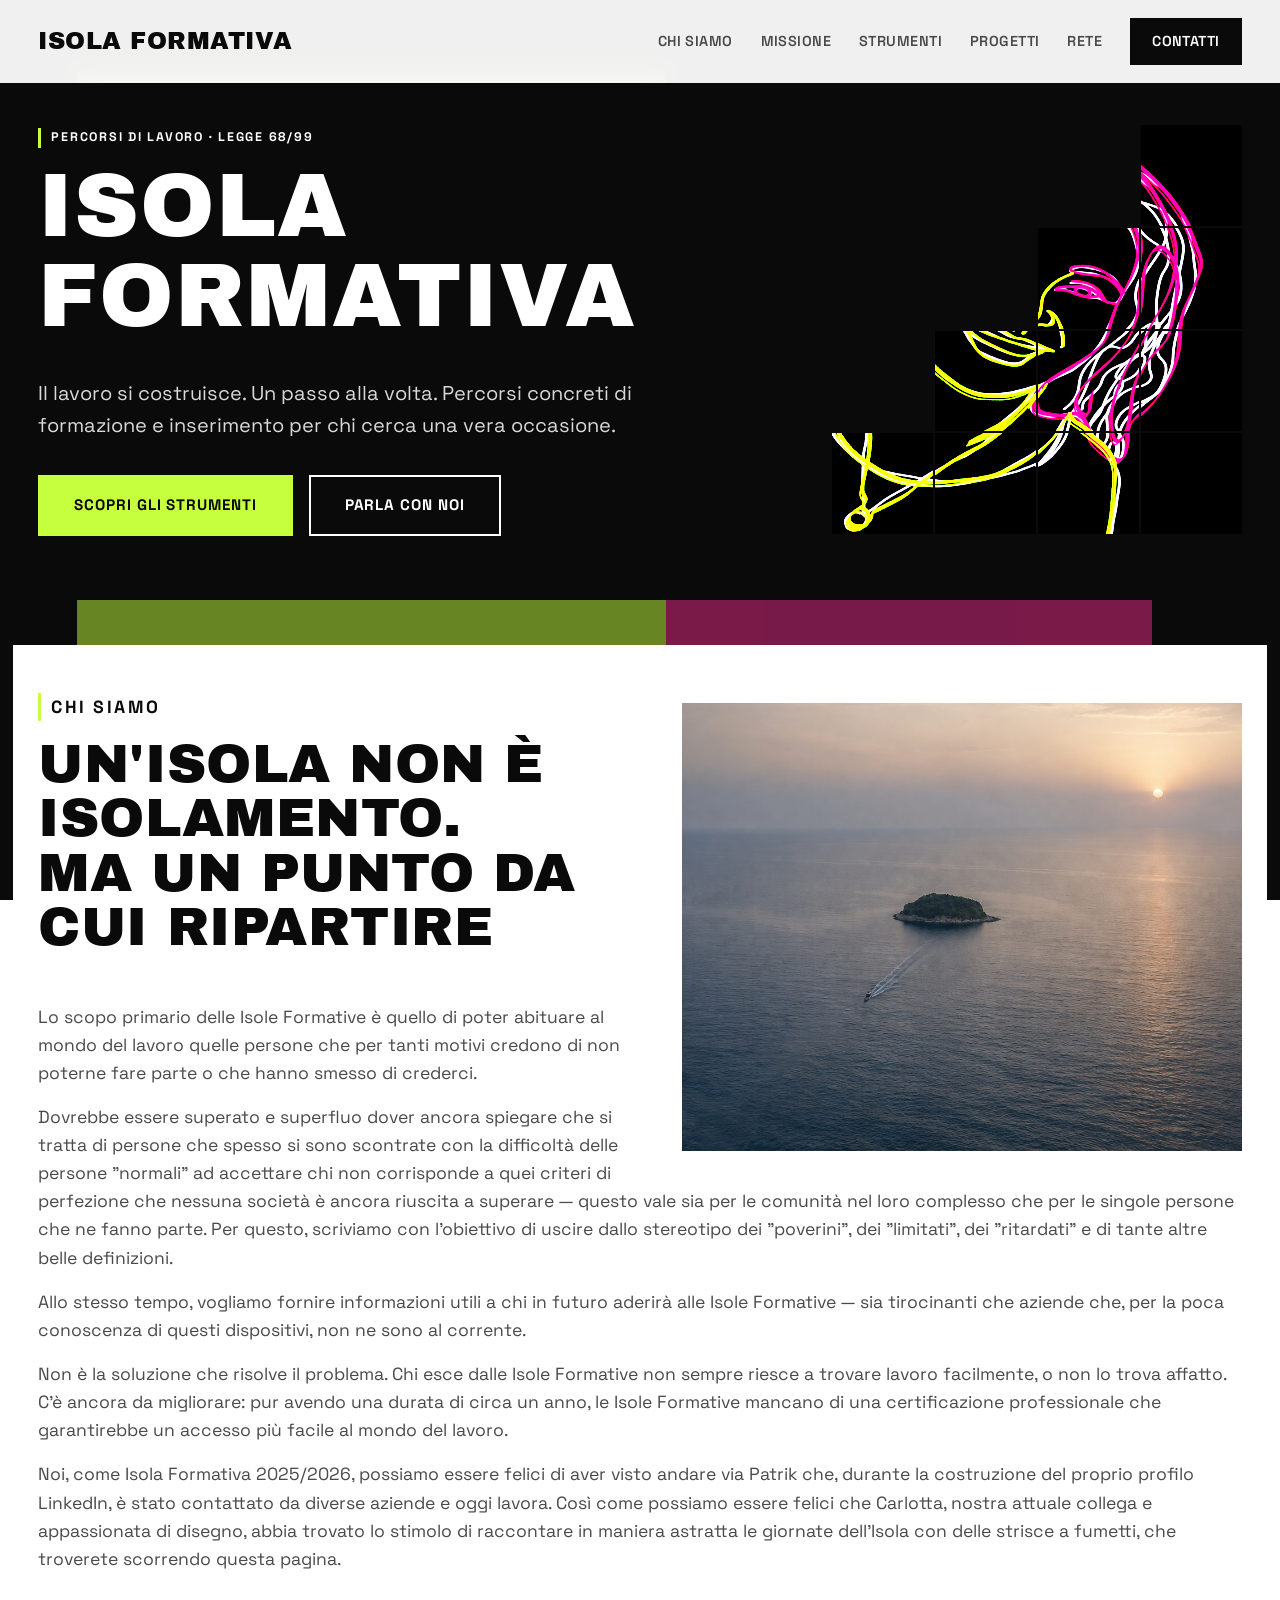
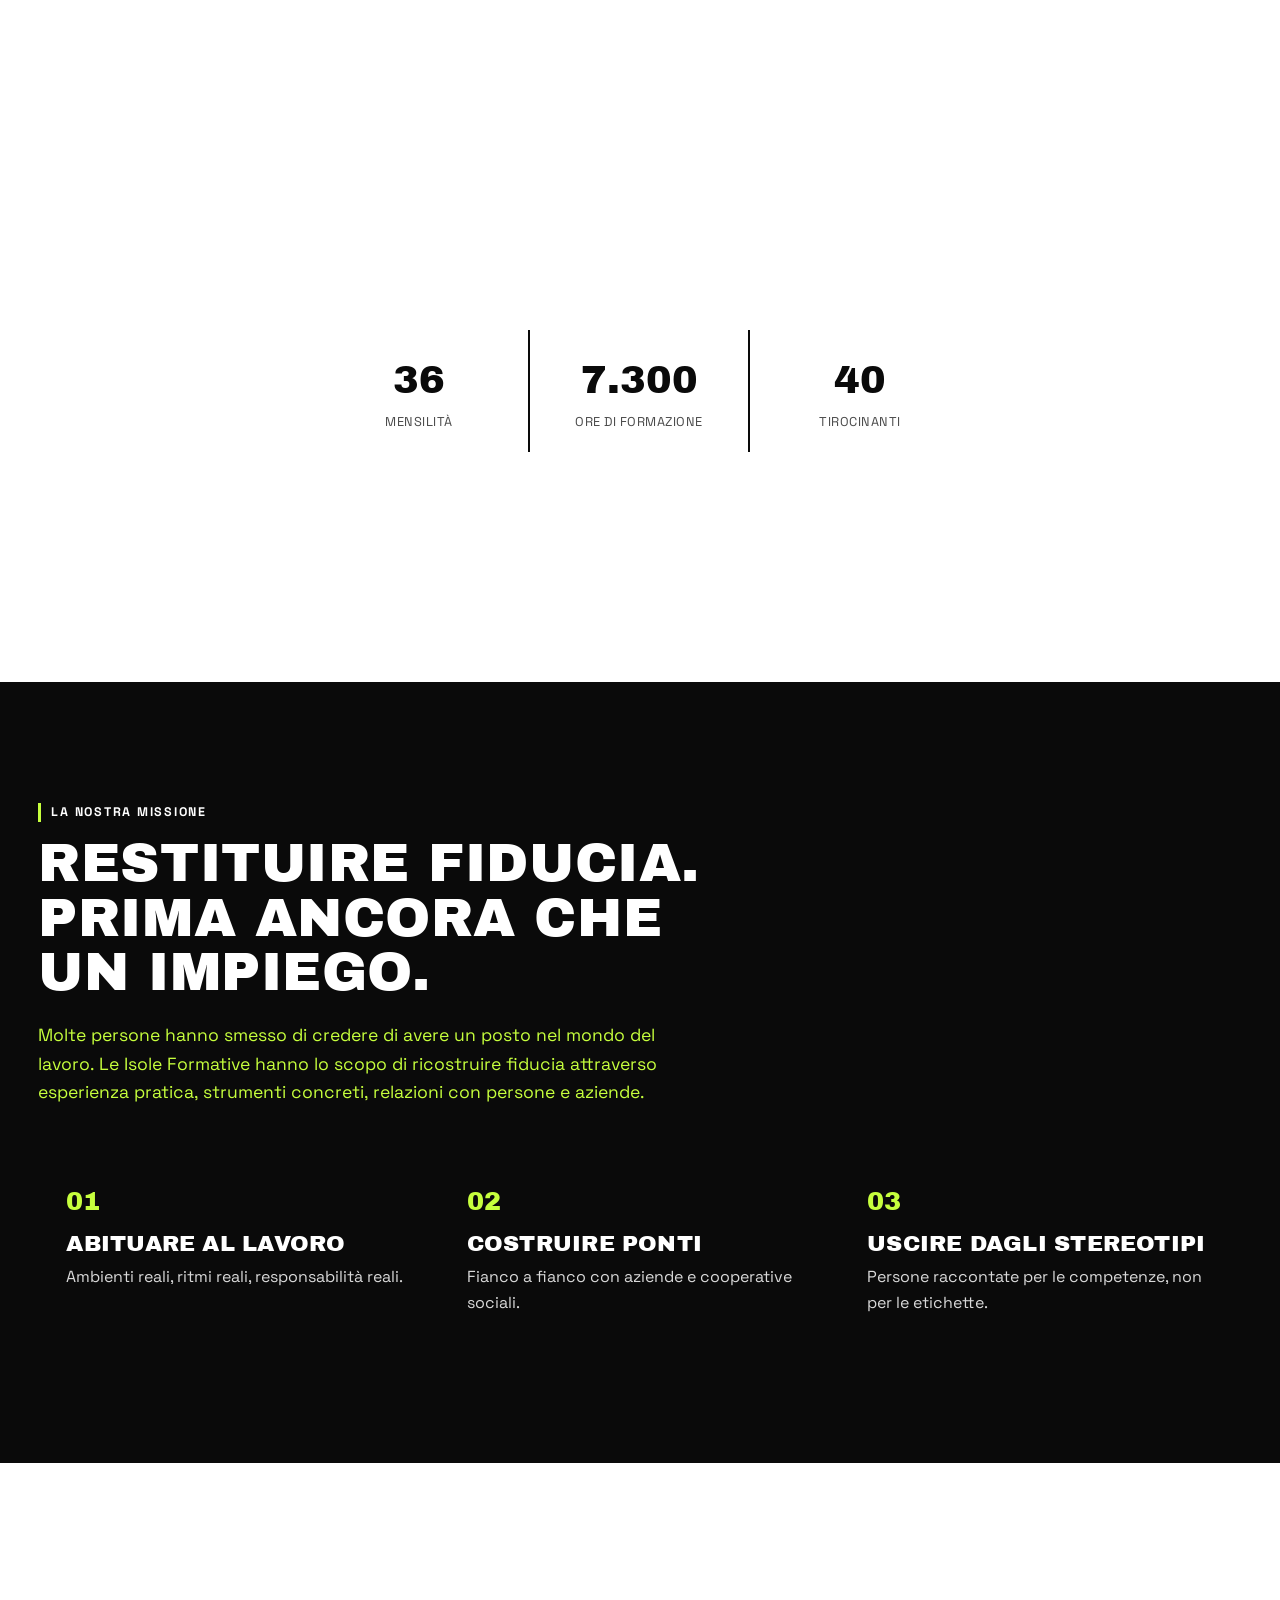
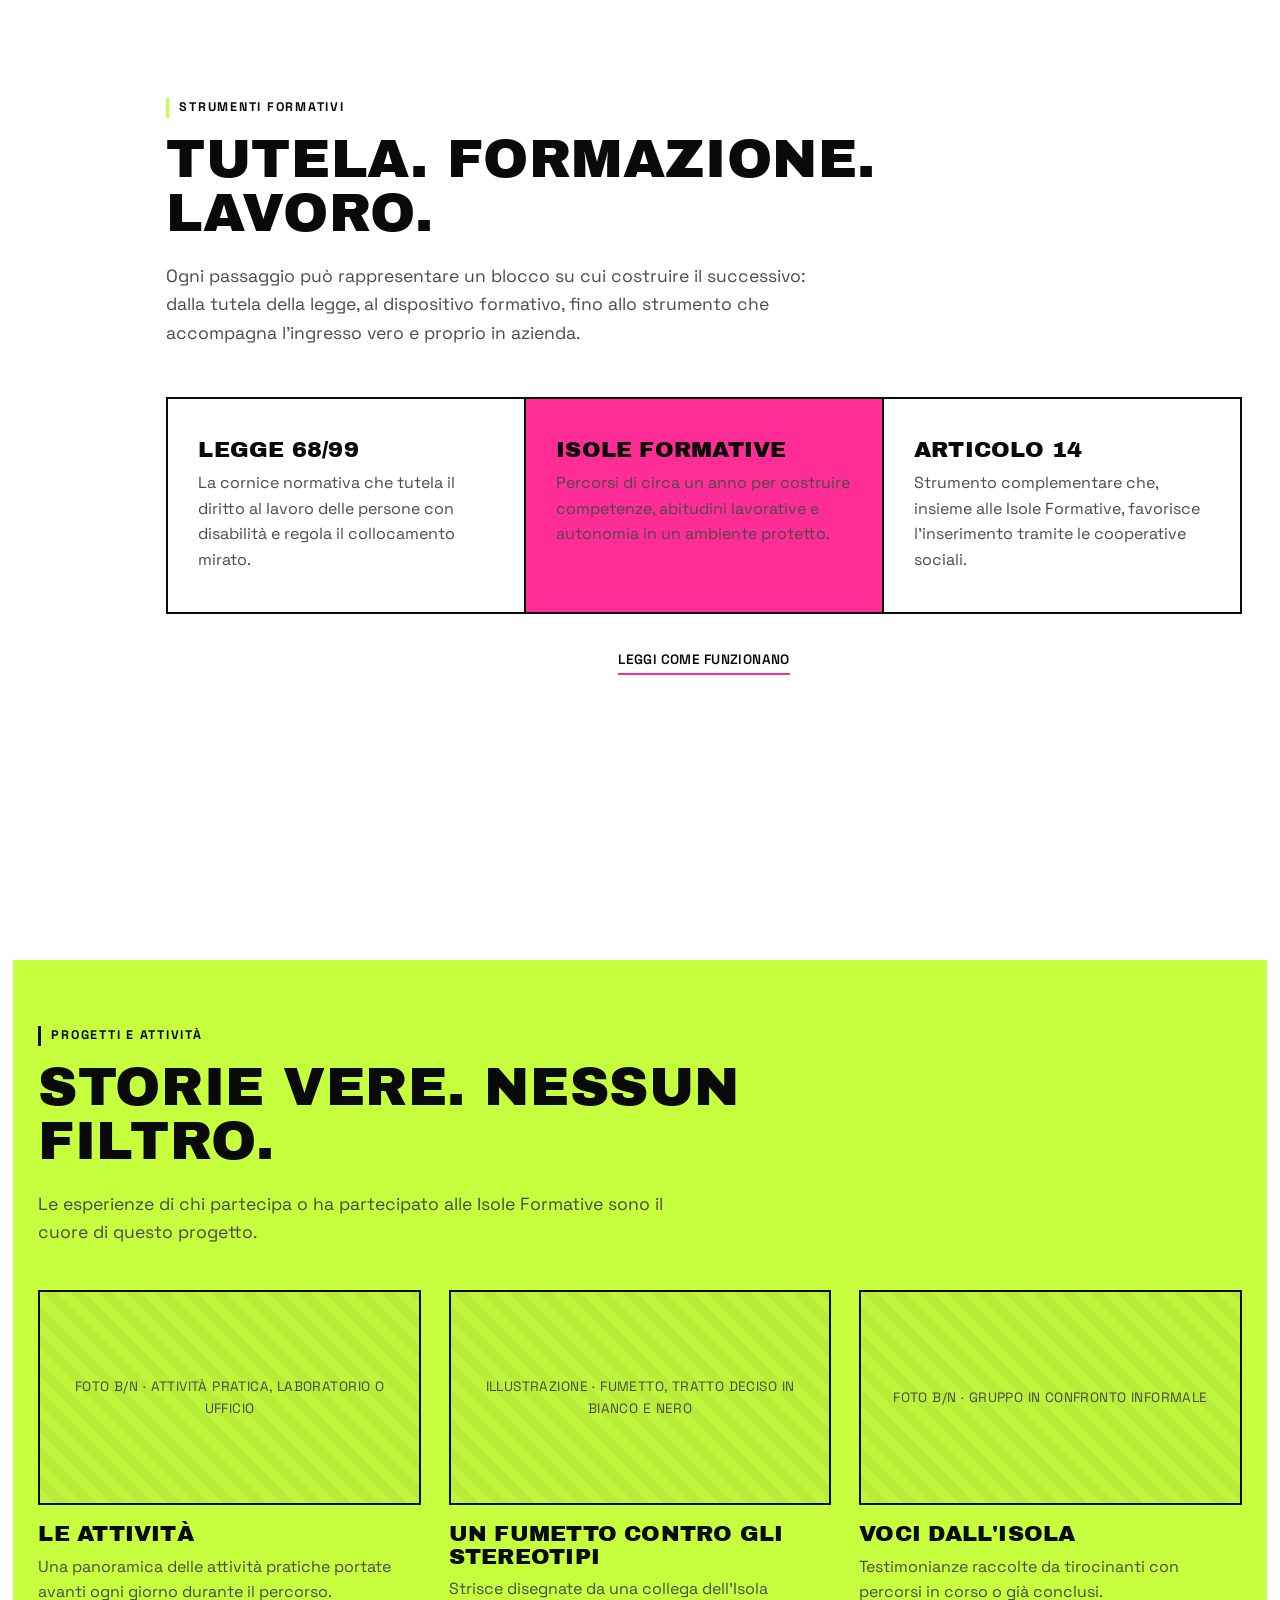
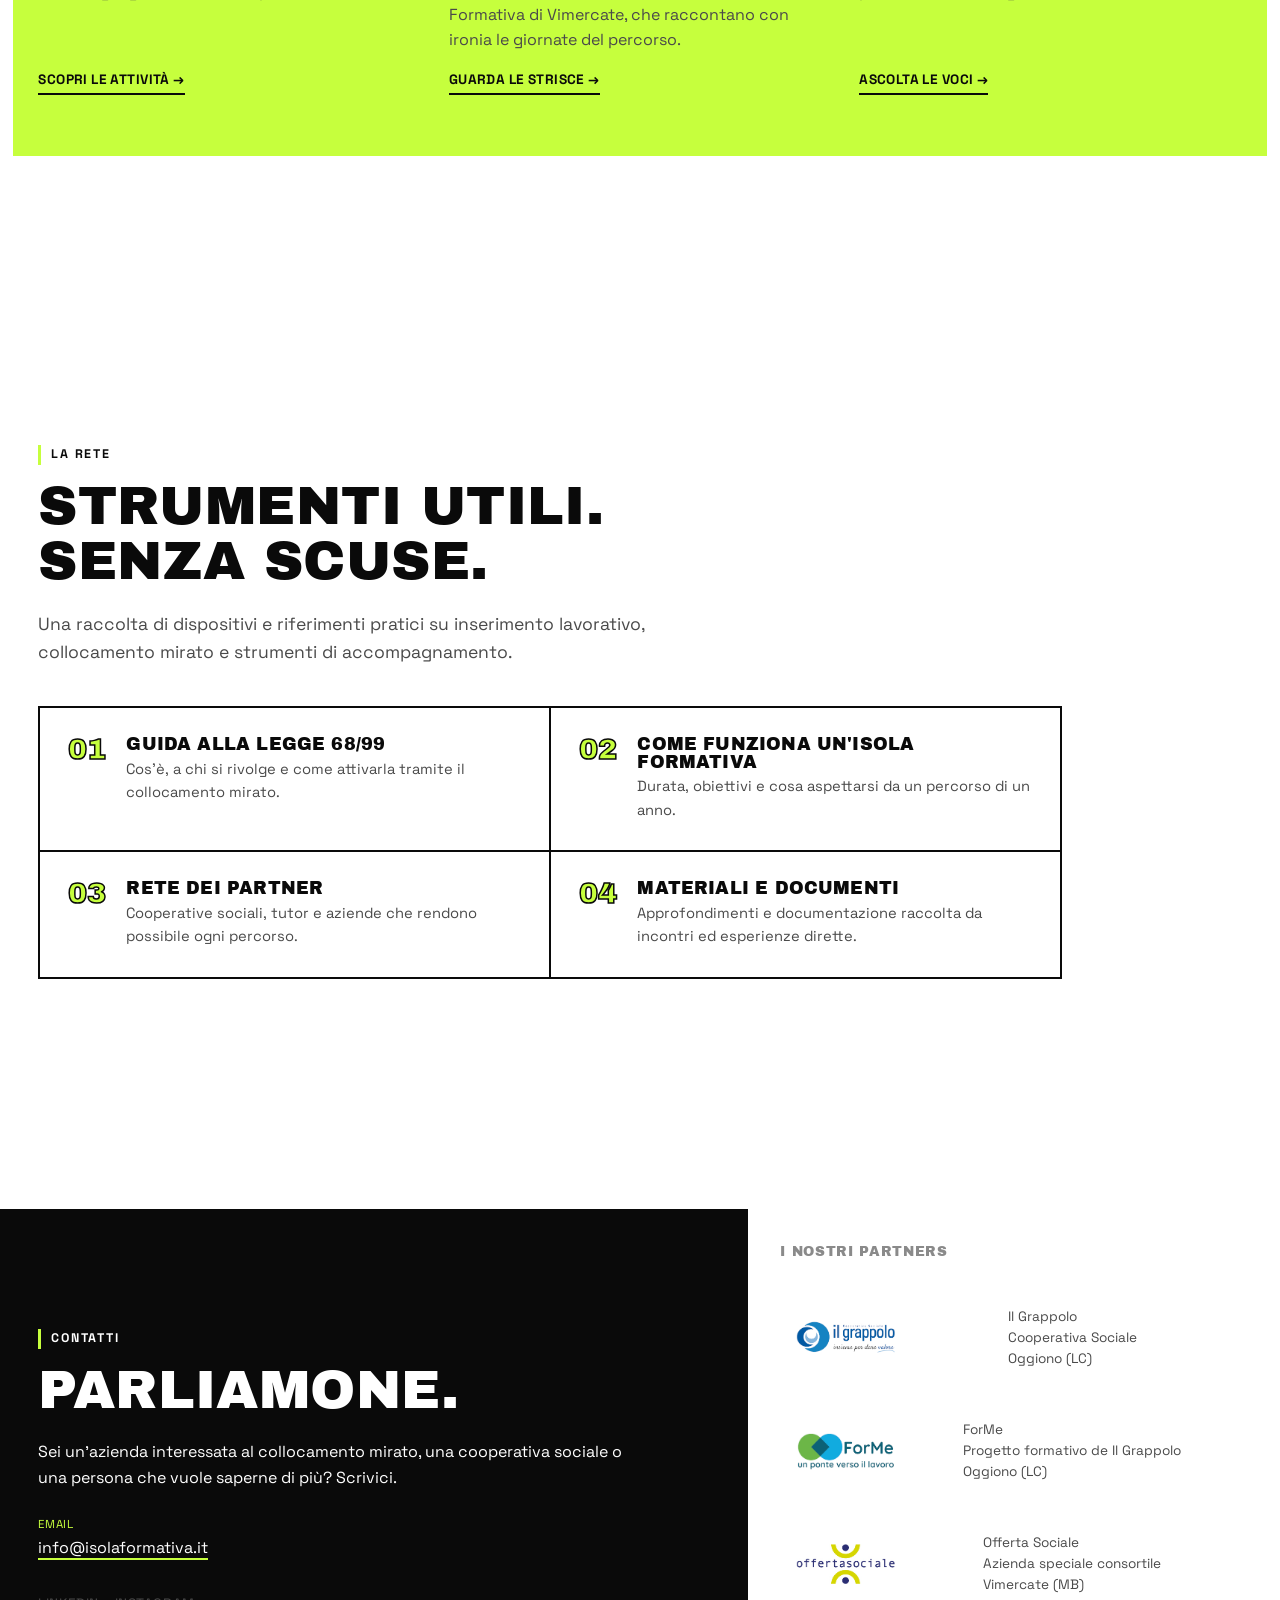
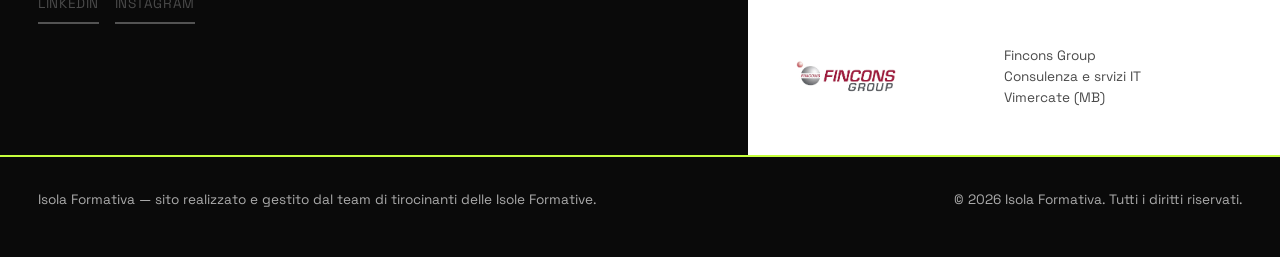
==== index.html @ fdf411c3 "Prova" ====
<!DOCTYPE html>
<html lang="it">
<head>
<meta charset="UTF-8">
<meta name="viewport" content="width=device-width, initial-scale=1.0">
<title>Isola Formativa — Percorsi di lavoro</title>
<meta name="description" content="Isola Formativa: percorsi di formazione e inserimento lavorativo per persone con disabilità, Legge 68/99, in Lombardia.">

<link rel="preconnect" href="https://fonts.googleapis.com">
<link rel="preconnect" href="https://fonts.gstatic.com" crossorigin>
<link href="https://fonts.googleapis.com/css2?family=Archivo+Black&family=Space+Grotesk:wght@400;500;600&display=swap" rel="stylesheet">

<link rel="stylesheet" href="style.css?v=57">
</head>
<body>

<div class="ambient-bg" aria-hidden="true">
  <span class="punk-shape punk-shape--lime"></span>
  <span class="punk-shape punk-shape--magenta"></span>
</div>


<!-- ===================== HEADER ===================== -->
<div id="top"></div>
<header class="site-header">
  <div class="header-inner">
    <a href="#top" class="brand">ISOLA FORMATIVA</a>

    <button class="nav-toggle" id="navToggle" aria-label="Apri il menu" aria-expanded="false">
      <span></span><span></span><span></span>
    </button>

    <nav class="main-nav" id="mainNav">
      <a href="#chi-siamo">Chi siamo</a>
      <a href="#missione">Missione</a>
      <a href="#strumenti">Strumenti</a>
      <a href="#progetti">Progetti</a>
      <a href="#rete">Rete</a>
      <a href="#contatti" class="nav-cta">Contatti</a>
    </nav>
  </div>
</header>

<main>

<!-- ===================== HERO ===================== -->
<section class="hero">
  <div class="hero-inner">
    <div class="hero-content">
      <p class="eyebrow eyebrow-light fade-up" style="animation-delay:.05s">PERCORSI DI LAVORO · LEGGE 68/99</p>
      <h1 class="fade-up" style="animation-delay:.15s">ISOLA<br>FORMATIVA</h1>
      <p class="hero-subtitle fade-up" style="animation-delay:.3s">Il lavoro si costruisce. Un passo alla volta. Percorsi concreti di formazione e inserimento per chi cerca una vera occasione.</p>
      <div class="hero-actions fade-up" style="animation-delay:.45s">
        <a href="#strumenti" class="btn btn-primary">Scopri gli strumenti</a>
        <a href="#contatti" class="btn btn-outline">Parla con noi</a>
      </div>
    </div>

<div class="hero-visual" aria-hidden="true">
  <div class="hero-mosaic" id="heroMosaic"></div>
</div>
  </div>

  <!--
    [IMMAGINE AI — HERO]
    Foto vere già inserite (cartella /images) nel blocco a destra ("hero-visual"):
    bici.jpg, calibro.jpg, cucire.jpg, legna.jpg, pc.jpg — cambiano in ciclo
    a ogni transizione della forma. Per aggiungerne altre o sostituirle, vedi
    script.js, sezione "Effetto maschera Hero".
  -->
</section>

<!-- ===================== CHI SIAMO ===================== -->
<section class="section cutoff" id="chi-siamo">
  <div class="container">

    <div class="chi-siamo-copy">

      <div class="split-media">
        <!--
          [IMMAGINE AI — CHI SIAMO]
          Descrizione: foto in bianco e nero, gruppo di persone diverse per età e abilità, in piedi
          fianco a fianco, sguardo dritto in camera, posa sicura in stile campagna Adidas/Nike
          ("squadra"), sfondo neutro scuro o muro di cemento, nessun sorriso forzato — espressione
          decisa. Formato consigliato: 4:5 verticale.
        -->
        <img class="reveal-zoom" src="images/isola.jpg" alt="Gruppo dell'Isola Formativa" style="width: 100%; height: 100%; object-fit: cover; display: block;">
      </div>

      <p class="eyebrow">Chi siamo</p>

      <h2>
        Un'isola non è isolamento.<br>
        Ma un punto da cui ripartire
      </h2>

      <p>Lo scopo primario delle Isole Formative è quello di poter abituare al mondo del lavoro quelle persone che per tanti motivi credono di non poterne fare parte o che hanno smesso di crederci.</p>

      <p>Dovrebbe essere superato e superfluo dover ancora spiegare che si tratta di persone che spesso si sono scontrate con la difficoltà delle persone "normali" ad accettare chi non corrisponde a quei criteri di perfezione che nessuna società è ancora riuscita a superare — questo vale sia per le comunità nel loro complesso che per le singole persone che ne fanno parte. Per questo, scriviamo con l'obiettivo di uscire dallo stereotipo dei "poverini", dei "limitati", dei "ritardati" e di tante altre belle definizioni.</p>

      <p>Allo stesso tempo, vogliamo fornire informazioni utili a chi in futuro aderirà alle Isole Formative — sia tirocinanti che aziende che, per la poca conoscenza di questi dispositivi, non ne sono al corrente.</p>

      <p>Non è la soluzione che risolve il problema. Chi esce dalle Isole Formative non sempre riesce a trovare lavoro facilmente, o non lo trova affatto. C'è ancora da migliorare: pur avendo una durata di circa un anno, le Isole Formative mancano di una certificazione professionale che garantirebbe un accesso più facile al mondo del lavoro.</p>

      <p>Noi, come Isola Formativa 2025/2026, possiamo essere felici di aver visto andare via Patrik che, durante la costruzione del proprio profilo LinkedIn, è stato contattato da diverse aziende e oggi lavora. Così come possiamo essere felici che Carlotta, nostra attuale collega e appassionata di disegno, abbia trovato lo stimolo di raccontare in maniera astratta le giornate dell'Isola con delle strisce a fumetti, che troverete scorrendo questa pagina.</p>

    </div>

  </div>
</section>

<section class="section cutoff" id="numeri">
  <div class="container">
    <div class="stat-row">
      <div class="stat">
        <span class="stat-num">36</span>
        <span class="stat-label">mensilità</span>
      </div>
      <div class="stat">
        <span class="stat-num">7.300</span>
        <span class="stat-label">ore di formazione</span>
      </div>
      <div class="stat">
        <span class="stat-num">40</span>
        <span class="stat-label">tirocinanti</span>
      </div>
    </div>
  </div>
</section>

<!-- ===================== MISSIONE ===================== -->
<section class="section section-dark" id="missione">
  <div class="container">
    <p class="eyebrow eyebrow-light">La nostra missione</p>
    <h2 class="light">Restituire fiducia.<br>Prima ancora che un impiego.</h2>
    <p class="lead light ignite-text" id="missioneText">Molte persone hanno smesso di credere di avere un posto nel mondo del lavoro. Le Isole Formative hanno lo scopo di ricostruire fiducia attraverso esperienza pratica, strumenti concreti, relazioni con persone e aziende. </p>

    <div class="mission-grid">
      <div class="mission-block">
        <span class="mission-index">01</span>
        <h3>Abituare al lavoro</h3>
        <p>Ambienti reali, ritmi reali, responsabilità reali.</p>
      </div>
      <div class="mission-block">
        <span class="mission-index">02</span>
        <h3>Costruire ponti</h3>
        <p>Fianco a fianco con aziende e cooperative sociali.</p>
      </div>
      <div class="mission-block">
        <span class="mission-index">03</span>
        <h3>Uscire dagli stereotipi</h3>
        <p>Persone raccontate per le competenze, non per le etichette.</p>
      </div>
    </div>
  </div>
</section>

<!-- ===================== PERCORSI FORMATIVI ===================== -->
<section class="section cutoff" id="strumenti">
  <div class="container">
    <p class="eyebrow">Strumenti formativi</p>
    <h2>Tutela. formazione. lavoro.</h2>
    <p class="lead">Ogni passaggio può rappresentare un blocco su cui costruire il successivo: dalla tutela della legge, al dispositivo formativo, fino allo strumento che accompagna l'ingresso vero e proprio in azienda.</p>

    <div class="path">
      <article class="path-block path-block-1">
        <h3>Legge 68/99</h3>
        <p>La cornice normativa che tutela il diritto al lavoro delle persone con disabilità e regola il collocamento mirato.</p>
      </article>

      <article class="path-block path-block-2">
        <h3>Isole Formative</h3>
        <p>Percorsi di circa un anno per costruire competenze, abitudini lavorative e autonomia in un ambiente protetto.</p>
      </article>

      <article class="path-block path-block-3">
        <h3>Articolo 14</h3>
        <p>Strumento complementare che, insieme alle Isole Formative, favorisce l'inserimento tramite le cooperative sociali.</p>
      </article>
    </div>
    <div class="strumenti-cta">
      <a href="strumenti.html" class="btn-text-cta">Leggi come funzionano</a>
    </div>
  </div>
</section>

<!-- ===================== PROGETTI E ATTIVITÀ ===================== -->
<section class="section section-alt cutoff" id="progetti">
  <div class="container">
    <p class="eyebrow">Progetti e attività</p>
    <h2>Storie vere. Nessun filtro.</h2>
    <p class="lead">Le esperienze di chi partecipa o ha partecipato alle Isole Formative sono il cuore di questo progetto.</p>

    <div class="cards-grid">
      <article class="story-card">
        <div class="img-placeholder" data-ratio="16-9">
          <span>Foto B/N · attività pratica, laboratorio o ufficio</span>
          <!--
            [IMMAGINE AI — ATTIVITÀ]
            Descrizione: foto in bianco e nero, mani al lavoro su un'attività pratica (banco da
            falegname, postazione ufficio, magazzino), taglio deciso, luce dura e direzionale,
            stile editoriale non da stock. Formato consigliato: 16:9.
          -->
        </div>
        <h3>Le attività</h3>
        <p>Una panoramica delle attività pratiche portate avanti ogni giorno durante il percorso.</p>
        <a href="attivita.html" class="link-arrow">Scopri le attività →</a>
      </article>

      <article class="story-card">
        <div class="img-placeholder" data-ratio="16-9">
          <span>Illustrazione · fumetto, tratto deciso in bianco e nero</span>
          <!--
            [IMMAGINE AI — STORIA 2]
            Descrizione: illustrazione stile fumetto in bianco e nero con un solo accento colorato,
            tratto grafico deciso (non acquerello morbido), scena di vita quotidiana in un ambiente
            di lavoro condiviso, tono ironico. Formato consigliato: 16:9.
          -->
        </div>
        <h3>Un fumetto contro gli stereotipi</h3>
        <p>Strisce disegnate da una collega dell'Isola Formativa di Vimercate, che raccontano con ironia le giornate del percorso.</p>
        <a href="#" class="link-arrow" data-placeholder="true">Guarda le strisce →</a>
      </article>

      <article class="story-card">
        <div class="img-placeholder" data-ratio="16-9">
          <span>Foto B/N · gruppo in confronto informale</span>
          <!--
            [IMMAGINE AI — STORIA 3]
            Descrizione: foto candid in bianco e nero, piccolo gruppo eterogeneo durante un momento
            di confronto informale, atmosfera reale e non posata. Formato consigliato: 16:9.
          -->
        </div>
        <h3>Voci dall'isola</h3>
        <p>Testimonianze raccolte da tirocinanti con percorsi in corso o già conclusi.</p>
        <a href="voci-dallisola.html" class="link-arrow">Ascolta le voci →</a>
      </article>
    </div>
  </div>
</section>

<!-- ===================== RISORSE ===================== -->
<section class="section cutoff" id="rete">
  <div class="container">
    <p class="eyebrow">La rete</p>
    <h2>Strumenti utili. Senza scuse.</h2>
    <p class="lead">Una raccolta di dispositivi e riferimenti pratici su inserimento lavorativo, collocamento mirato e strumenti di accompagnamento.</p>

    <div class="resource-grid">
      <a href="#" class="resource-item">
        <span class="resource-index">01</span>
        <div>
          <h3>Guida alla Legge 68/99</h3>
          <p>Cos'è, a chi si rivolge e come attivarla tramite il collocamento mirato.</p>
        </div>
      </a>
      <a href="#" class="resource-item">
        <span class="resource-index">02</span>
        <div>
          <h3>Come funziona un'Isola Formativa</h3>
          <p>Durata, obiettivi e cosa aspettarsi da un percorso di un anno.</p>
        </div>
      </a>
      <a href="#" class="resource-item">
        <span class="resource-index">03</span>
        <div>
          <h3>Rete dei partner</h3>
          <p>Cooperative sociali, tutor e aziende che rendono possibile ogni percorso.</p>
        </div>
      </a>
      <a href="#" class="resource-item">
        <span class="resource-index">04</span>
        <div>
          <h3>Materiali e documenti</h3>
          <p>Approfondimenti e documentazione raccolta da incontri ed esperienze dirette.</p>
        </div>
      </a>
    </div>
  </div>
</section>

<!-- ===================== CONTATTI ===================== -->
<section class="section section-dark" id="contatti">
  <div class="container split">
    <div class="split-text">
      <p class="eyebrow eyebrow-light">Contatti</p>
      <h2 class="light">Parliamone.</h2>
      <p class="light">Sei un'azienda interessata al collocamento mirato, una cooperativa sociale o una persona che vuole saperne di più? Scrivici.</p>

      <ul class="contact-list">
        <li><span class="contact-label">Email</span> <a href="mailto:info@isolaformativa.it">info@isolaformativa.it</a></li>
      </ul>

      <div class="social-row">
        <a href="#">LinkedIn</a>
        <a href="#">Instagram</a>
      </div>
    </div>

    <div class="split-media">
      <div class="partner-logos">
        <p class="partner-logos-title">I nostri partners</p>
        <a href="https://ilgrappolo.org/" target="_blank" rel="noopener" class="partner-logo-item">
          <img src="loghi/ilgrappolo.jpg" alt="Il Grappolo">
            <div class="partner-logo-text">
             <span>Il Grappolo</span>
             <span>Cooperativa Sociale</span>
             <span>Oggiono (LC)</span>
            </div>
        </a>
        <a href="https://ilgrappolo.org/forme/" target="_blank" rel="noopener" class="partner-logo-item">
          <img src="loghi/forme.jpg" alt="ForMe">
            <div class="partner-logo-text">
             <span>ForMe</span>
             <span>Progetto formativo de Il Grappolo</span>
             <span>Oggiono (LC)</span>
            </div>
        </a>
        <a href="https://www.offertasociale.it/" target="_blank" rel="noopener" class="partner-logo-item">
          <img src="loghi/offertasociale.jpg" alt="Offerta Sociale">
            <div class="partner-logo-text">
             <span>Offerta Sociale</span>
             <span>Azienda speciale consortile</span>
             <span>Vimercate (MB)</span>
            </div>
        </a>
        <a href="https://www.finconsgroup.com/" target="_blank" rel="noopener" class="partner-logo-item">
          <img src="loghi/fincons.jpg" alt="Fincons Group">
            <div class="partner-logo-text">
             <span>Fincons Group</span>
             <span>Consulenza e srvizi IT</span>
             <span>Vimercate (MB)</span>
            </div>
        </a>
      </div>
    </div>
  </div>
</section>

</main>

<!-- ===================== FOOTER ===================== -->
<footer class="site-footer">
  <div class="container footer-inner">
    <p>Isola Formativa — sito realizzato e gestito dal team di tirocinanti delle Isole Formative.</p>
    <p>© <span id="year"></span> Isola Formativa. Tutti i diritti riservati.</p>
  </div>
</footer>

<script src="script.js?v=38"></script>
</body>
</html>
---- style.css ----
/* =========================================================
   ISOLA FORMATIVA — style.css
   Direzione: bianco/nero, un solo accento acceso, angoli
   squadrati, tipografia da poster sportivo. Nessuna icona.
   ========================================================= */

:root{
  /* Colori — base bianco/nero + un solo accento usato con disciplina */
  --ink:        #0A0A0A;   /* nero quasi puro — testo, sfondi scuri */
  --ink-soft:   #4A4A4A;   /* testo secondario su sfondo chiaro */
  --paper:      #FFFFFF;   /* bianco puro */
  --sand:       #F2F2F2;   /* grigio chiarissimo, sfondo alternato */
  --accent:     #C6FF3D;   /* verde lime acceso — unico accento */
  --accent-ink: #0A0A0A;   /* testo su sfondo accento */
  --gray:       #8A8A8A;   /* dettagli, bordi secondari */
  --line:       rgba(10,10,10,0.14);

  /* Tipografia */
  --font-display: 'Archivo Black', sans-serif;
  --font-body: 'Space Grotesk', sans-serif;

  /* Ritmo — angoli squadrati, nessun radius */
  --radius: 0px;
  --radius-sm: 0px;
  --container: none;
  --side-pad: clamp(24px, 3vw, 56px);
  --section-pad: clamp(64px, 9vw, 120px);
}

*, *::before, *::after{ box-sizing: border-box; }
html{ scroll-behavior: smooth; }

body{
  margin:0;
  font-family: var(--font-body);
  background: var(--paper);
  color: var(--ink-soft);
  line-height: 1.6;
  font-size: 16px;
  -webkit-font-smoothing: antialiased;
}

h1,h2,h3{
  font-family: var(--font-display);
  color: var(--ink);
  line-height: 1;
  margin: 0 0 0.4em;
  font-weight: 400;
  letter-spacing: 0.01em;
  text-transform: uppercase;
}

h1{ font-size: clamp(3.2rem, 7vw, 6rem); }
h2{ font-size: clamp(2.2rem, 5vw, 3.4rem); max-width: 20ch; }
h3{ font-size: 1.4rem; }

p{ margin: 0 0 1em; }
a{ color: inherit; text-decoration: none; }

.container{
  width: 100%;
  max-width: var(--container);
  margin: 0 auto;
  padding: 0 var(--side-pad);
}

.eyebrow{
  text-transform: uppercase;
  letter-spacing: 0.14em;
  font-size: 0.78rem;
  font-weight: 700;
  color: var(--ink);
  margin: 0 0 14px;
  border-left: 3px solid var(--accent);
  padding-left: 10px;
  display: inline-block;
}
.eyebrow-light{ color: var(--paper); }

.lead{
  font-size: 1.1rem;
  max-width: 60ch;
  color: var(--ink-soft);
}
.lead.light{ color: #D9D9D9; }
.light{ color: var(--paper); }

/* ---------- Buttons ---------- */
.btn{
  display: inline-flex;
  align-items: center;
  justify-content: center;
  gap: 8px;
  padding: 16px 34px;
  border-radius: var(--radius);
  font-weight: 700;
  font-size: 0.95rem;
  text-transform: uppercase;
  letter-spacing: 0.06em;
  border: 2px solid var(--ink);
  cursor: pointer;
  transition: transform 0.15s ease, background 0.15s ease, color 0.15s ease;
}
.btn-primary{
  background: var(--accent);
  border-color: var(--accent);
  color: var(--accent-ink);
}
.btn-primary:hover{
  background: var(--ink);
  border-color: var(--ink);
  color: var(--accent);
  transform: translateY(-2px);
}
.btn-outline{
  background: transparent;
  border-color: var(--paper);
  color: var(--paper);
}
.btn-outline:hover{
  background: var(--paper);
  color: var(--ink);
  transform: translateY(-2px);
}
.btn-block{ width: 100%; }

/* ---------- Header ---------- */
.site-header{
  position: sticky;
  top: 0;
  z-index: 50;
  background: rgba(255,255,255,0.94);
  backdrop-filter: blur(10px);
  border-bottom: 2px solid var(--ink);
}
.header-inner{
  max-width: none;
  width: 100%;
  margin: 0 auto;
  padding: 18px var(--side-pad);
  display: flex;
  align-items: center;
  justify-content: space-between;
}
.brand{
  font-family: var(--font-display);
  font-size: 1.5rem;
  letter-spacing: 0.02em;
  color: var(--ink);
}

.main-nav{
  display: flex;
  align-items: center;
  gap: 28px;
  font-weight: 600;
  font-size: 0.9rem;
  text-transform: uppercase;
  letter-spacing: 0.03em;
}
.main-nav a{ color: var(--ink-soft); position: relative; }
.main-nav a:not(.nav-cta):after{
  content:"";
  position:absolute; left:0; bottom:-4px;
  width:0; height:2px; background: var(--accent);
  transition: width .2s ease;
}
.main-nav a:not(.nav-cta):hover{ color: var(--ink); }
.main-nav a:not(.nav-cta):hover:after{ width: 100%; }
.nav-cta{
  background: var(--ink);
  color: var(--paper) !important;
  padding: 10px 20px;
  border: 2px solid var(--ink);
}
.nav-cta:hover{ background: var(--accent); border-color: var(--accent); color: var(--ink) !important; }

.nav-toggle{
  display: none;
  flex-direction: column;
  gap: 5px;
  background: none;
  border: none;
  cursor: pointer;
  padding: 6px;
}
.nav-toggle span{
  width: 24px; height: 2px; background: var(--ink);
}

/* ---------- Hero ---------- */
.hero{
  position: relative;
  background: var(--ink);
  color: var(--paper);
  padding: clamp(20px, 3vw, 40px) var(--side-pad) clamp(40px, 5vw, 65px);
}
.hero-inner{
  max-width: none;
  width: 100%;
  margin: 0 auto;
  display: flex;
  align-items: center;
  justify-content: space-between;
  gap: 40px;
}
.hero-content{
  max-width: 620px;
  text-align: left;
}
.hero h1{ color: var(--paper); }
.hero-subtitle{
  font-size: clamp(1.05rem, 2vw, 1.25rem);
  color: #D9D9D9;
  max-width: 50ch;
  margin: 0 0 34px;
  font-family: var(--font-body);
  text-transform: none;
}
.hero-actions{
  display: flex;
  gap: 16px;
  flex-wrap: wrap;
}

.hero-visual{
  flex: 0 0 auto;
  width: min(646px, 40vw);
  aspect-ratio: 5 / 4;
}
@media (max-width: 900px){
  .hero-visual{ display: none; }
}

.hero-mosaic{
  width: 100%;
  height: 100%;
  display: grid;
  grid-template-columns: repeat(5, 1fr);
  grid-template-rows: repeat(4, 1fr);
  gap: 2px;
  background: var(--ink);
}
.hero-mosaic span{
  background-repeat: no-repeat;
  filter: contrast(2.75);
}

/* ---------- Sections ---------- */
.section{ padding: var(--section-pad) 0; }
.section-alt{ background: var(--accent); }
.section-alt .eyebrow{ border-left-color: var(--ink); }
.section-alt .link-arrow{ border-bottom-color: var(--ink); }
.section-dark{ background: var(--ink); }
.section-dark h2, .section-dark h3{ color: var(--paper); }

.split{
  display: grid;
  grid-template-columns: 1.1fr 0.9fr;
  gap: 60px;
  align-items: stretch;
}

/* ---------- Chi siamo: regolazioni foto (da rifinire quando arriva l'immagine reale) ---------- */
/* Posizione verticale rispetto al testo affiancato: numero più alto = foto più in basso */
#chi-siamo .split-media{
  margin-top: 10px;
}
/* Forma del riquadro foto: es. 4/5 (verticale), 1/1 (quadrato), 16/9 (orizzontale) */
#chi-siamo .img-placeholder{
  aspect-ratio: 16/12;
}
/* Dimensione della colonna foto rispetto al testo: primo numero = testo, secondo = foto */
#chi-siamo .split{
  grid-template-columns: 1.1fr 0.9fr;
  align-items: start;
}

/* ---------- Chi siamo: stat row ---------- */
#numeri .stat-row{
  display: flex;
  justify-content: center;
  flex-wrap: wrap;
  gap: 0;
  margin-top: 0;
}

#numeri .stat{
  display: flex;
  flex-direction: column;
  align-items: center;
  text-align: center;
  flex: 0 1 220px;
  padding: 20px 40px;
  border-right: 2px solid var(--ink);
}

#numeri .stat:last-child{
  border-right: none;
}

.stat-num{
  font-family: var(--font-display);
  font-size: 2.4rem;
  color: var(--ink);
}
.stat-label{ font-size: 0.8rem; color: var(--ink-soft); text-transform: uppercase; letter-spacing: 0.04em; }

/* ---------- Image placeholders ---------- */
.img-placeholder{
  width: 100%;
  border: 2px solid var(--ink);
  background:
    repeating-linear-gradient(45deg, rgba(10,10,10,0.04) 0 10px, rgba(10,10,10,0.08) 10px 20px);
  display: flex;
  align-items: center;
  justify-content: center;
  text-align: center;
  padding: 24px;
  color: var(--ink-soft);
  font-size: 0.85rem;
  text-transform: uppercase;
  letter-spacing: 0.03em;
}
.img-placeholder[data-ratio="4-5"]{ aspect-ratio: 4/5; }
.img-placeholder[data-ratio="16-9"]{ aspect-ratio: 16/9; margin-bottom: 18px; }

/* ---------- Mission ---------- */
.mission-grid{
  display: grid;
  grid-template-columns: repeat(3, 1fr);
  gap: 2px;
  margin-top: 44px;
  background: var(--ink);
  border: 2px solid var(--ink);
}
.mission-block{
  background: var(--ink);
  padding: 30px 26px;
  position: relative;
}
.mission-index{
  display: block;
  font-family: var(--font-display);
  font-size: 1.6rem;
  color: var(--accent);
  margin-bottom: 10px;
}
.mission-block h3{ color: var(--paper); }
.mission-block p{ color: #D9D9D9; margin: 0; }

/* ---------- Strumenti (blocchi) ---------- */
.path{
  display: grid;
  grid-template-columns: repeat(3, 1fr);
  gap: 2px;
  margin-top: 50px;
  background: var(--ink);
  border: 2px solid var(--ink);
}
.path-block{
  background: var(--paper);
  padding: 40px 30px;
  transition: transform 0.2s ease, background 0.2s ease;
}
.path-block:hover{ transform: translateY(-4px); }
.path-block-2{ background: #FF2D95; }
.path-block-2 h3, .path-block-2 p, .path-block-2 .path-step{ color: var(--accent-ink); }
.path-step{
  display: block;
  font-family: var(--font-display);
  font-size: 1rem;
  letter-spacing: 0.08em;
  color: var(--gray);
  margin-bottom: 14px;
}
.path-block p{ margin: 0; color: var(--ink-soft); }
.strumenti-cta{
  margin-top: 32px;
  text-align: center;
}
.btn-text-cta{
  font-family: var(--font-body);
  font-weight: 600;
  text-transform: uppercase;
  font-size: 0.85rem;
  letter-spacing: 0.03em;
  color: var(--ink);
  border-bottom: 2px solid rgb(255,45,149);
  padding-bottom: 2px;
  display: inline-block;
}
.btn-text-cta:hover{
  color: rgb(255,45,149);
}
/* ---------- Progetti / stories ---------- */
.cards-grid{
  display: grid;
  grid-template-columns: repeat(3, 1fr);
  gap: 28px;
  margin-top: 44px;
}
.story-card{
  display: flex;
  flex-direction: column;
  height: 100%;
}
.story-card h3{ margin-bottom: 8px; }
.story-card p{ color: var(--ink-soft); }
.story-card .link-arrow{ margin-top: auto; align-self: flex-start; }
.link-arrow{
  font-weight: 700;
  text-transform: uppercase;
  font-size: 0.85rem;
  letter-spacing: 0.03em;
  color: var(--ink);
  border-bottom: 2px solid var(--accent);
  display: inline-block;
  padding-bottom: 2px;
  transition: color 0.2s ease;
}
.link-arrow:hover{ color: var(--ink-soft); }

/* ---------- Rete ---------- */
.resource-grid{
  display: grid;
  grid-template-columns: repeat(2, 1fr);
  gap: 2px;
  margin-top: 40px;
  background: var(--ink);
  border: 2px solid var(--ink);
}
.resource-item{
  display: flex;
  gap: 20px;
  align-items: flex-start;
  background: var(--paper);
  padding: 28px;
  transition: background 0.2s ease;
}
.resource-item:hover{ background: var(--sand); }
.resource-index{
  font-family: var(--font-display);
  font-size: 1.8rem;
  color: var(--accent);
  -webkit-text-stroke: 1.5px var(--ink);
  flex-shrink: 0;
  line-height: 1;
}
.resource-item h3{ margin-bottom: 4px; font-size: 1.1rem; }
.resource-item p{ margin: 0; font-size: 0.92rem; color: var(--ink-soft); }

/* ---------- Contatti ---------- */
.contact-list{
  list-style: none;
  padding: 0;
  margin: 24px 0;
  display: flex;
  flex-direction: column;
  gap: 14px;
  color: #D9D9D9;
}
.contact-label{
  text-transform: uppercase;
  font-size: 0.72rem;
  letter-spacing: 0.06em;
  color: var(--accent);
  display: block;
  margin-bottom: 2px;
}
.contact-list a{ color: var(--paper); border-bottom: 2px solid var(--accent); }
.social-row{ display: flex; gap: 16px; }
.social-row a{
  padding: 8px 0;
  border-bottom: 2px solid rgba(255,255,255,0.3);
  font-size: 0.85rem;
  text-transform: uppercase;
  letter-spacing: 0.04em;
}
.social-row a:hover{ border-color: var(--accent); }

.contact-form{
  background: var(--paper);
  padding: 32px;
  display: flex;
  flex-direction: column;
  gap: 6px;
}
.contact-form label{
  font-size: 0.78rem;
  font-weight: 700;
  text-transform: uppercase;
  letter-spacing: 0.04em;
  color: var(--ink);
  margin-top: 14px;
}
.contact-form input,
.contact-form textarea{
  font-family: var(--font-body);
  font-size: 1rem;
  padding: 12px 14px;
  border-radius: 0;
  border: 2px solid var(--ink);
  background: var(--paper);
  color: var(--ink-soft);
  resize: vertical;
}
.contact-form input:focus,
.contact-form textarea:focus{
  outline: 2px solid var(--accent);
  outline-offset: 1px;
}
.contact-form button{ margin-top: 18px; }
.form-note{
  font-size: 0.82rem;
  color: var(--ink);
  min-height: 1.2em;
  margin: 8px 0 0;
}

/* Contatti: colonna destra (loghi) a contatto col bordo destro su desktop.
   padding-right del container azzerato solo qui; il testo a sinistra
   mantiene il proprio margine tramite .split-text. */
#contatti .container{
  padding-right: 0;
}
#contatti .split-text{
  padding-right: var(--side-pad);
}

/* Contatti: su mobile le colonne si impilano (i loghi sopra, il testo
   sotto — vedi regola generale .split in @media più sotto). Qui i loghi
   devono restare larghi quanto lo schermo (bordo a bordo), indipendenti
   da qualunque padding del container, e con altezza libera (non più
   forzata a 480px, valore pensato solo per l'affiancamento desktop). */
@media (max-width: 900px){
  .partner-logos{
    min-height: auto !important;
    margin-top: 0 !important;
    margin-bottom: 0 !important;
    height: auto !important;
    margin-left: calc(-1 * var(--side-pad));
    margin-right: calc(-1 * var(--side-pad));
    padding-left: var(--side-pad);
    padding-right: var(--side-pad);
  }
}

/* ---------- Footer ---------- */
.site-footer{
  background: var(--ink);
  color: #ABABAB;
  padding: 32px 0;
  font-size: 0.85rem;
  border-top: 2px solid var(--accent);
}
.footer-inner{
  display: flex;
  justify-content: space-between;
  flex-wrap: wrap;
  gap: 8px;
}

/* ---------- Fade-up entrance (hero only, no floating decoration) ---------- */
.fade-up{
  opacity: 0;
  transform: translateY(16px);
  animation: hero-fade-up 0.7s ease forwards;
}
@keyframes hero-fade-up{
  to{ opacity: 1; transform: translateY(0); }
}

/* ---------- Scroll reveal ---------- */
.reveal{
  opacity: 0;
  transform: translateY(18px);
  transition: opacity 0.6s ease, transform 0.6s ease;
}
.reveal.is-visible{ opacity: 1; transform: translateY(0); }

@media (prefers-reduced-motion: reduce){
  .reveal{ opacity: 1; transform: none; transition: none; }
  .fade-up{ opacity: 1; transform: none; animation: none; }
  html{ scroll-behavior: auto; }
}

/* =========================================================
   Responsive
   ========================================================= */
@media (max-width: 900px){
  .split{ grid-template-columns: 1fr; }
  #chi-siamo .split{ grid-template-columns: 1fr; }
  .split-media{ order: -1; }
  .mission-grid, .cards-grid{ grid-template-columns: 1fr; }
  .path{ grid-template-columns: 1fr; }
  .resource-grid{ grid-template-columns: 1fr; }
  .section.cutoff::before{ top: 16px !important; bottom: 16px !important; }
  #chi-siamo.cutoff::before{ top: 0 !important; }
  #strumenti .container{ padding-left: var(--side-pad) !important; padding-right: var(--side-pad) !important; }
  #rete .container{ padding-left: var(--side-pad) !important; padding-right: var(--side-pad) !important; }
  #strumenti.cutoff::before{ left: 0 !important; right: 0 !important; }
  #rete.cutoff::before{ left: 0 !important; right: 0 !important; }
  #contatti .container{ padding-right: var(--side-pad) !important; }
}

@media (max-width: 640px){
  .main-nav{
    position: fixed;
    inset: 74px 0 auto 0;
    background: var(--paper);
    border-bottom: 2px solid var(--ink);
    flex-direction: column;
    align-items: flex-start;
    padding: 18px 24px;
    gap: 16px;
    transform: translateY(-12px);
    opacity: 0;
    pointer-events: none;
    transition: all 0.25s ease;
  }
  .main-nav.is-open{
    transform: translateY(0);
    opacity: 1;
    pointer-events: auto;
  }
  .nav-toggle{ display: flex; }
  #numeri .stat-row{ flex-direction: column; align-items: center; gap: 0; }
  #numeri .stat{ border-right: none; border-bottom: 2px solid var(--ink); padding: 32px 0 14px; }
  #numeri .stat:last-child{ border-bottom: none; }
}

/* =========================================================
   Effetto "accensione" — solo per il testo della Missione
   (#missioneText). Scoped, non tocca il resto del sito.
   Il colore di ogni parola è calcolato in JS in base allo
   scroll: qui serve solo il layout di base.
   ========================================================= */
.sr-only{
  position: absolute;
  width: 1px; height: 1px;
  padding: 0; margin: -1px;
  overflow: hidden;
  clip: rect(0,0,0,0);
  white-space: nowrap;
  border: 0;
}

.ignite-text .ignite-word{
  display: inline-block;
}


/* =========================================================
   Sfondo animato globale — "respiro di luce"
   Un solo livello fisso dietro a tutto il sito. Visibile solo
   dove le sezioni sono piene (Hero, Missione, Contatti,
   Footer) o nei tagli trasparenti delle sezioni "cutoff".
   ========================================================= */
.ambient-bg{
  position: fixed;
  inset: 0;
  z-index: -1;
  background: var(--ink);
  overflow: hidden;
}
.ambient-bg .punk-shape{
  position: absolute;
  animation: punk-drift 9s ease-in-out infinite;
}
.ambient-bg .punk-shape--lime{
  background: rgba(198,255,61,0.5);
  width: 46vw;
  height: 46vw;
  top: 8%;
  left: 6%;
  animation-duration: 11s;
}
.ambient-bg .punk-shape--magenta{
  background: rgba(255,45,149,0.45);
  width: 38vw;
  height: 38vw;
  top: 42%;
  left: 52%;
  animation-duration: 8s;
  animation-delay: 1.5s;
}
@keyframes punk-drift{
  0%   { transform: translate(0, 0)       rotate(0deg); }
  20%  { transform: translate(6vw, -4vw)  rotate(0deg); }
  40%  { transform: translate(-3vw, 5vw)  rotate(90deg); }
  60%  { transform: translate(4vw, 3vw)   rotate(90deg); }
  80%  { transform: translate(-5vw, -3vw) rotate(180deg); }
  100% { transform: translate(0, 0)       rotate(180deg); }
}
@media (prefers-reduced-motion: reduce){
  .ambient-shape{ animation: none; }
}
@keyframes ambient-breathe{
  0%, 100%{ transform: scale(0.85); opacity: 0.7; }
  50%{ transform: scale(1.15); opacity: 1; }
}
@media (prefers-reduced-motion: reduce){
  .ambient-bg::before{ animation: none; transform: scale(1); opacity: 0.85; }
}

/* =========================================================
   Sezioni "fluttuanti" (.cutoff) — Chi siamo, Strumenti,
   Progetti, Rete. Il colore pieno resta solo nel ~75%
   centrale; sopra e sotto, taglio netto e trasparenza totale
   che lascia intravedere il respiro di luce dietro. Un'ombra
   sfumata lime segna il bordo del taglio, per l'effetto
   "fluttuante". Missione, Contatti, Hero, Footer non usano
   questa classe e restano pieni al 100%.
   ========================================================= */
.section.cutoff{
  position: relative;
  background: transparent;
  margin: 115px 0;
}
.section.cutoff::before{
  content: "";
  position: absolute;
  left: 1%;
  right: 1%;
  top: 6%;
  bottom: 6%;
  background: var(--paper);
  z-index: 0;
}
#chi-siamo.cutoff{
  margin-top: 45px;
  padding-top: 48px;
  padding-bottom: 95px;
}
#chi-siamo{
  scroll-margin-top: 60px;
}
#chi-siamo.cutoff::before{
  top: 0%;
}

.section.cutoff.section-alt::before{
  background: var(--accent);
}
.section.cutoff > .container{
  position: relative;
  z-index: 1;
}
#strumenti.cutoff::before{
  left: 10vw;
  right: 1%;
}
#strumenti .container{
  padding-left: calc(10vw + var(--side-pad));
  padding-right: var(--side-pad);
}
#rete.cutoff::before{
  left: 0;
  right: 12vw;
}
#rete .container{
  padding-left: var(--side-pad);
  padding-right: 17vw;
}
#numeri.cutoff{
  margin-top: 45px;
}
#numeri.cutoff::before{
  left: 0;
  right: 0;
}
#numeri .container{
  padding-left: var(--side-pad);
  padding-right: var(--side-pad);
}
/* =========================================================
   Chi siamo — testo espandibile, tappe, foto separatrice
   ========================================================= */
.chi-siamo-copy .eyebrow,
.chi-siamo-copy h2{
  margin-top: 0;
}
.chi-siamo-copy{
  display: flow-root;
  padding-bottom: 32px;
}
.chi-siamo-copy h2{
  margin-bottom: 48px;
}
.chi-siamo-copy .split-media{
  float: right;
  width: min(560px, 48%);
  margin: 0 0 20px 40px;
}
.chi-siamo-copy p{
  font-size: 1.1rem;
  margin: 0 0 16px;
}
.chi-siamo-copy p:last-child{
  margin-bottom: 0;
}

@media (max-width: 1000px){
  .chi-siamo-copy{
    display: flex;
    flex-direction: column;
  }
  .chi-siamo-copy .eyebrow{
    order: 1;
  }
  .chi-siamo-copy h2{
    order: 2;
  }
  .chi-siamo-copy .split-media{
    float: none;
    width: 100%;
    margin: 0 0 24px;
    order: 3;
  }
  .chi-siamo-copy p{
    order: 4;
  }
}
.partner-logos{
  display: flex;
  flex-direction: column;
  gap: 20px;
  justify-content: center;
  background: var(--paper);
  padding: 32px;
  margin-top: calc(-1 * var(--section-pad));
  margin-bottom: calc(-1 * var(--section-pad));
  height: calc(100% + (2 * var(--section-pad)));
}
.partner-logos-title{
  font-family: var(--font-display);
  text-transform: uppercase;
  font-size: 0.85rem;
  letter-spacing: 0.05em;
  color: var(--gray);
  margin: 0 0 8px;
}
.partner-logo-item{
  display: grid;
  grid-template-columns: 100px 1fr;
  align-items: center;
  justify-items: center;
  gap: 16px;
  padding: 16px;
  border: none;
  text-align: center;
}
.partner-logo-text{
  display: flex;
  flex-direction: column;
  gap: 2px;
  font-size: 0.85rem;
  color: var(--ink-soft);
  line-height: 1.4;
  text-align: left;
}
.partner-logo-item img{
  height: 55px;
  width: auto;
  max-width: 100%;
  object-fit: contain;
  display: block;
}
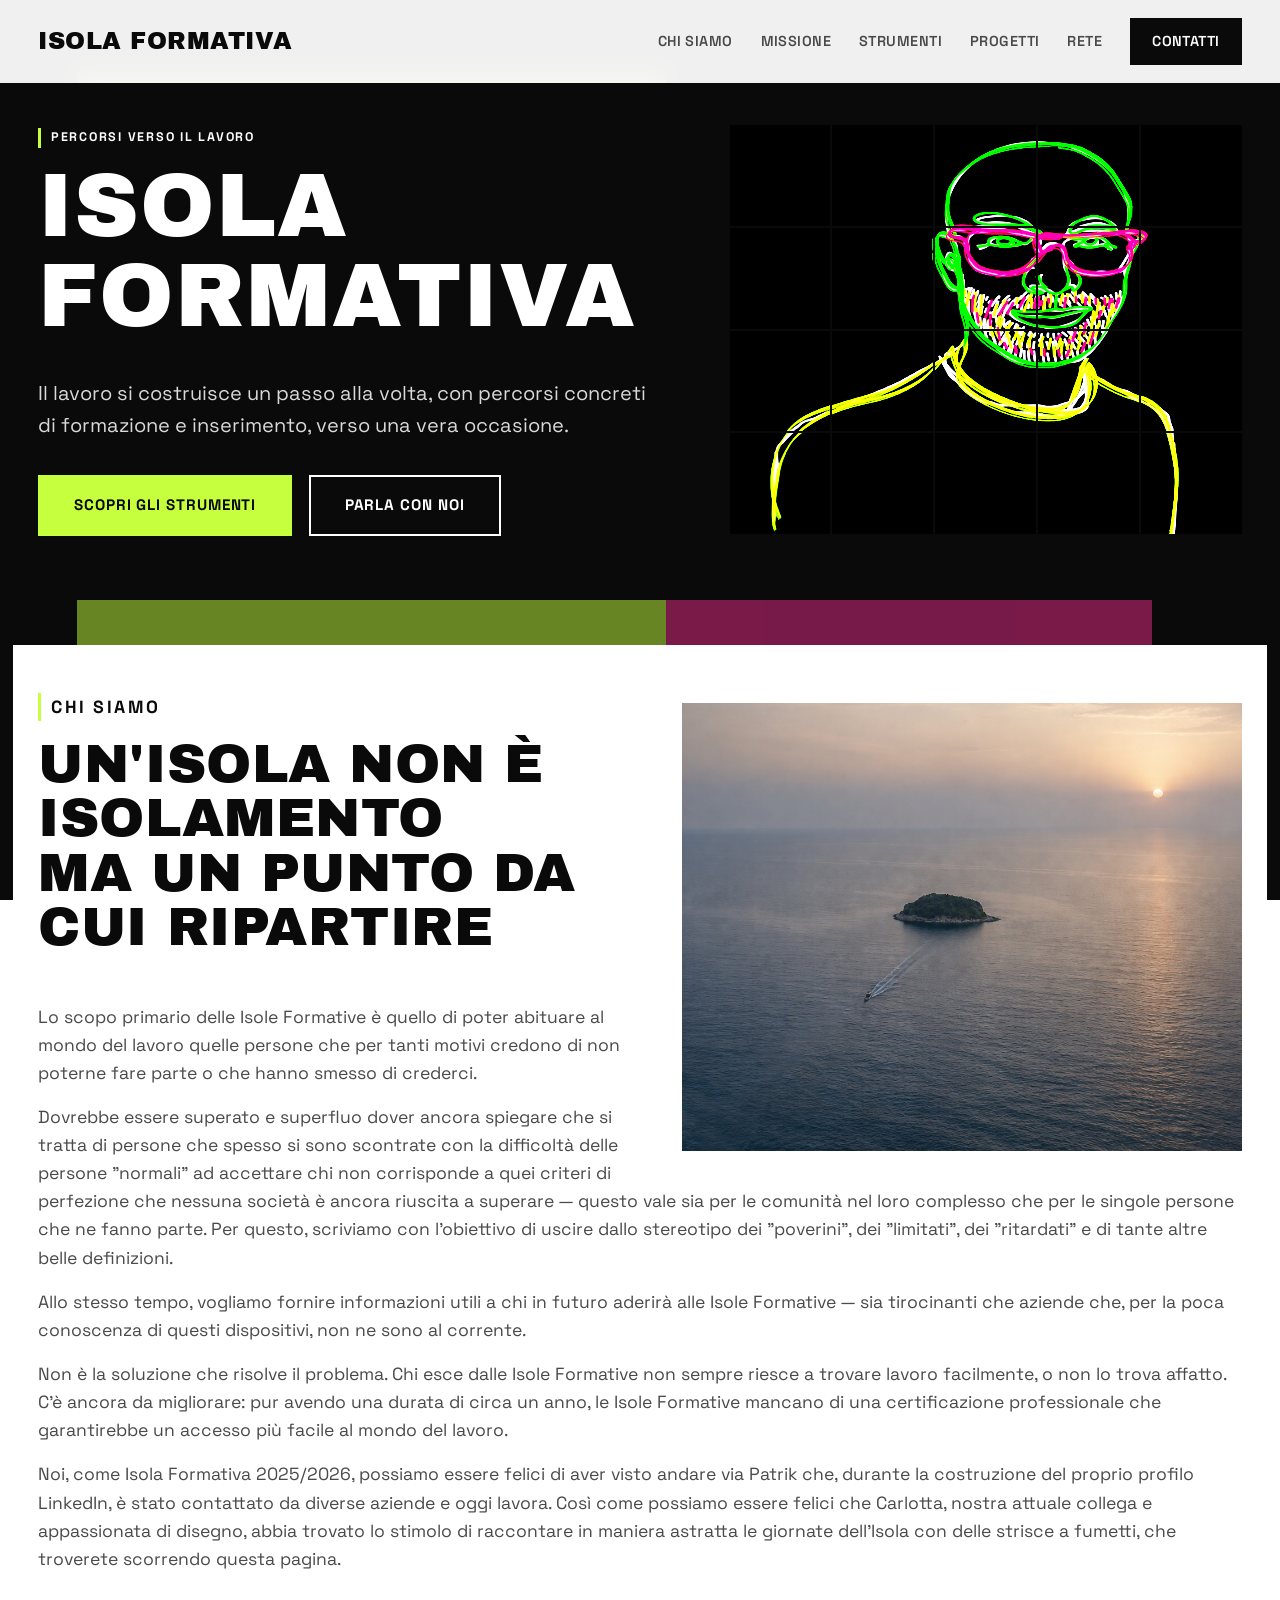
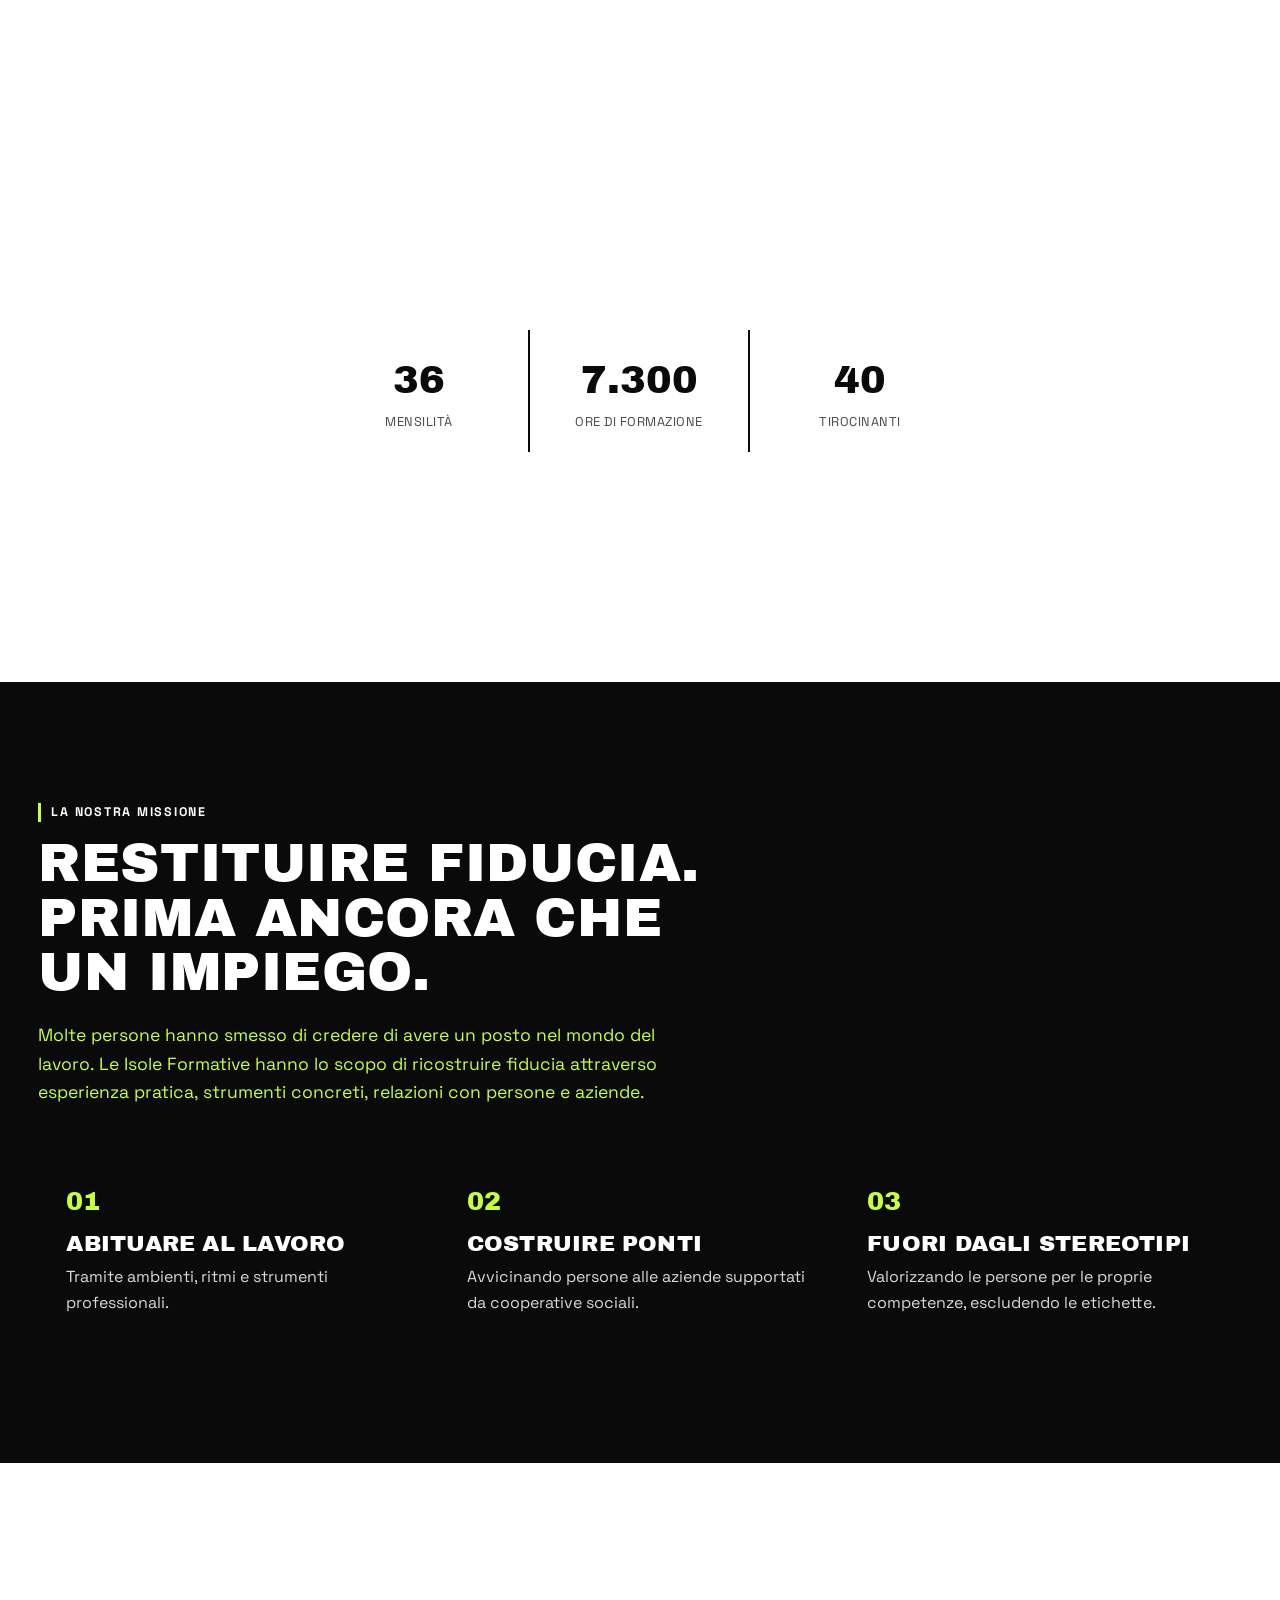
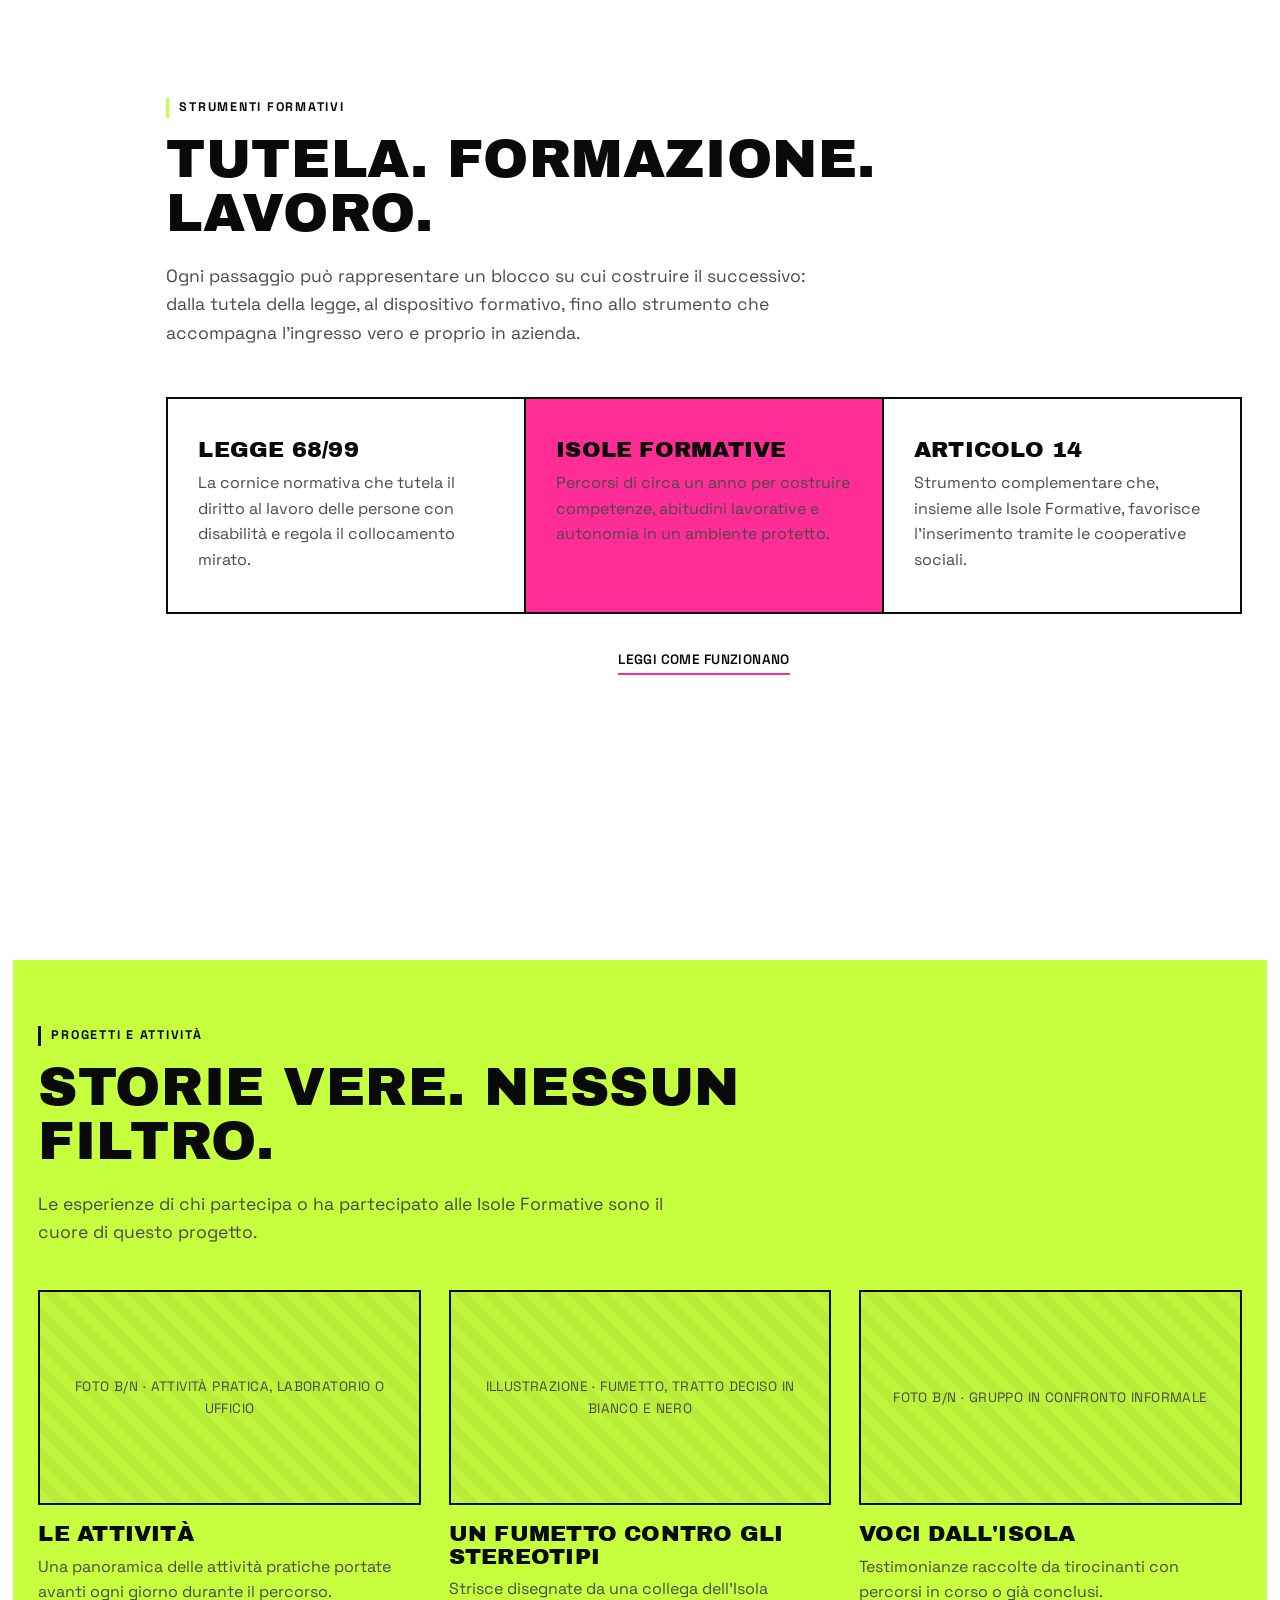
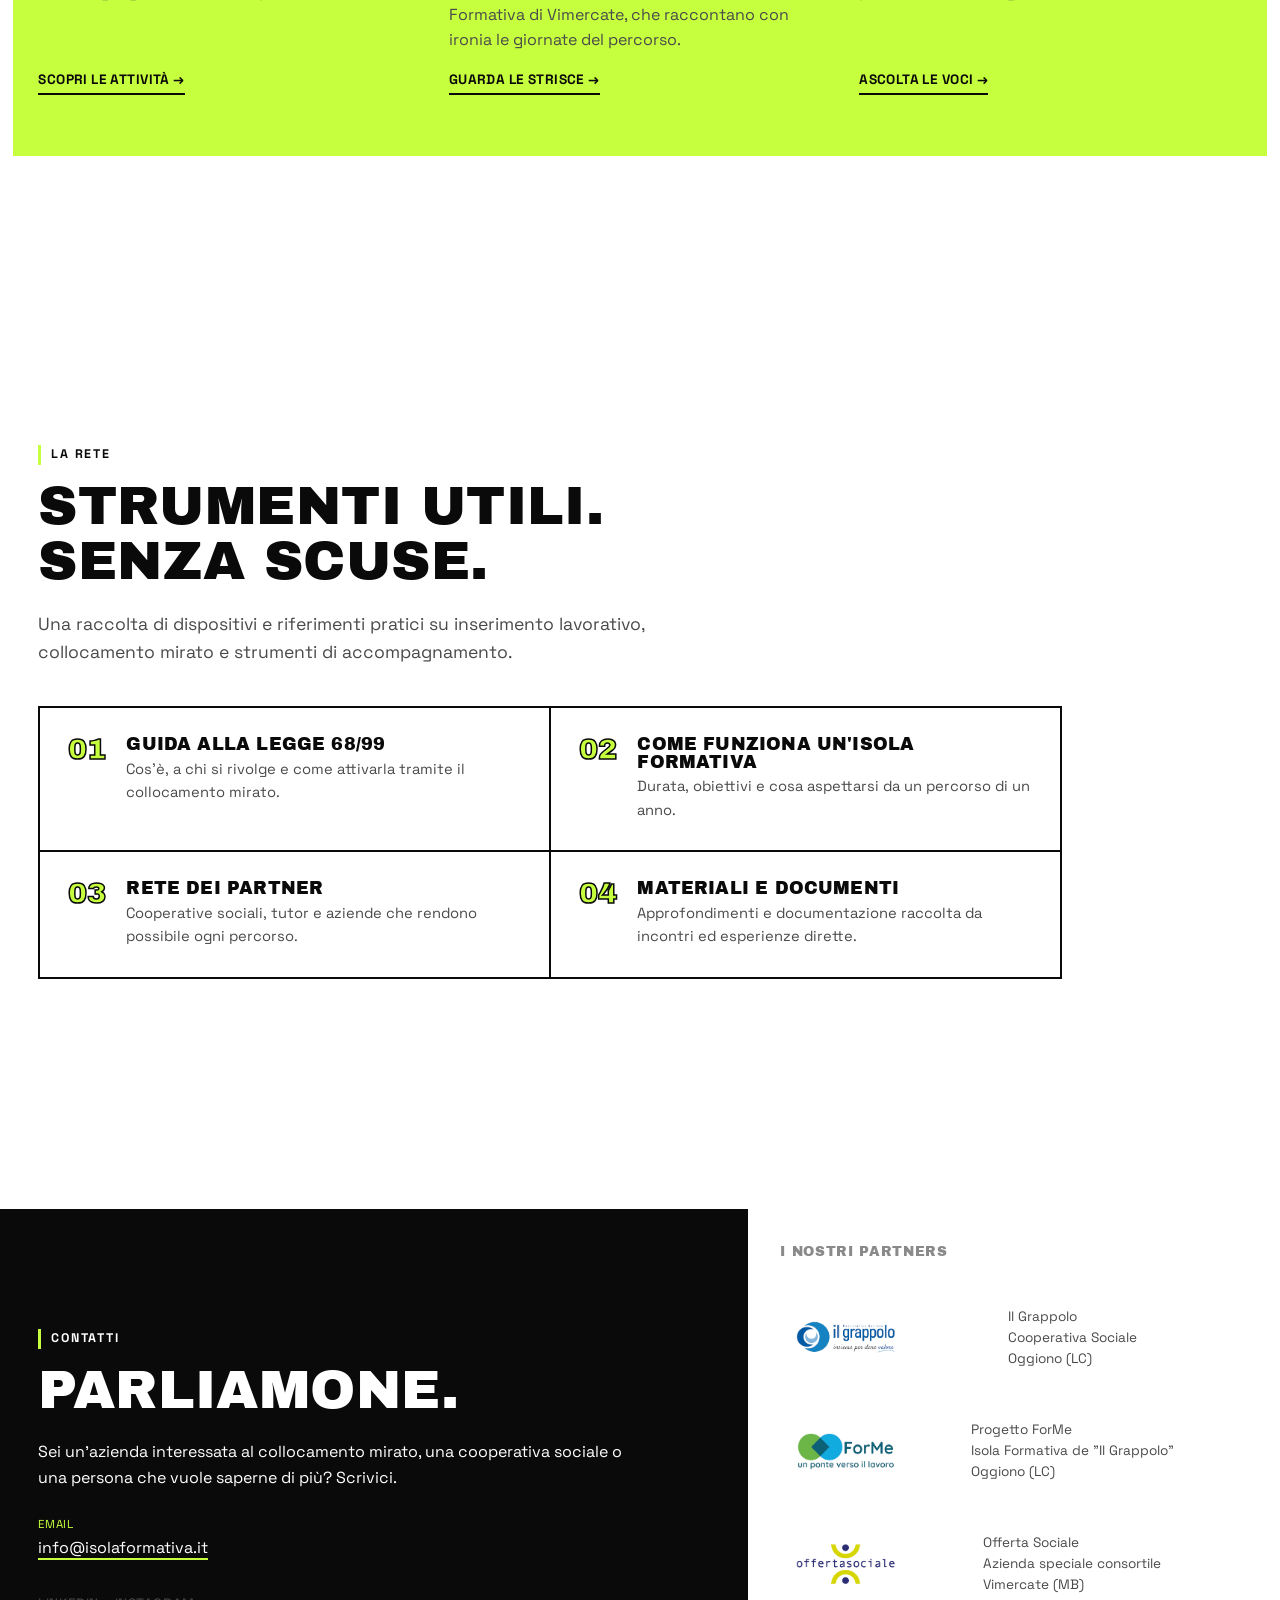
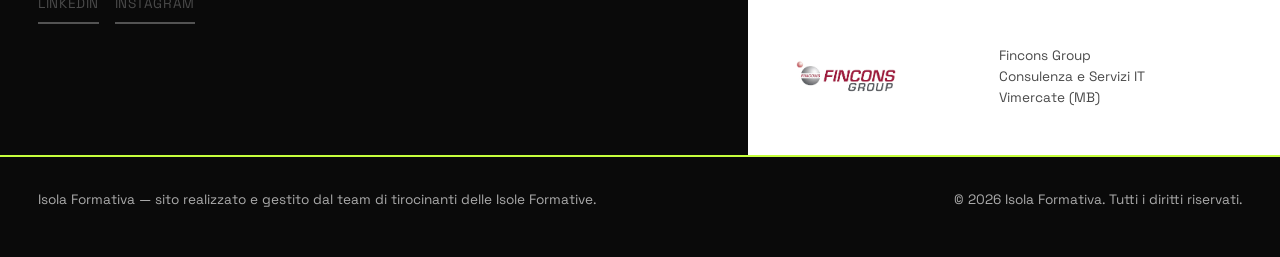
==== commit 272bbd95: "Prova" ====
--- a/index.html
+++ b/index.html
@@ -47,9 +47,9 @@
 <section class="hero">
   <div class="hero-inner">
     <div class="hero-content">
-      <p class="eyebrow eyebrow-light fade-up" style="animation-delay:.05s">PERCORSI DI LAVORO · LEGGE 68/99</p>
+      <p class="eyebrow eyebrow-light fade-up" style="animation-delay:.05s">Percorsi verso il lavoro</p>
       <h1 class="fade-up" style="animation-delay:.15s">ISOLA<br>FORMATIVA</h1>
-      <p class="hero-subtitle fade-up" style="animation-delay:.3s">Il lavoro si costruisce. Un passo alla volta. Percorsi concreti di formazione e inserimento per chi cerca una vera occasione.</p>
+      <p class="hero-subtitle fade-up" style="animation-delay:.3s">Il lavoro si costruisce un passo alla volta, con percorsi concreti di formazione e inserimento, verso una vera occasione.</p>
       <div class="hero-actions fade-up" style="animation-delay:.45s">
         <a href="#strumenti" class="btn btn-primary">Scopri gli strumenti</a>
         <a href="#contatti" class="btn btn-outline">Parla con noi</a>
@@ -90,7 +90,7 @@
       <p class="eyebrow">Chi siamo</p>
 
       <h2>
-        Un'isola non è isolamento.<br>
+        Un'isola non è isolamento<br>
         Ma un punto da cui ripartire
       </h2>
 
@@ -139,17 +139,17 @@
       <div class="mission-block">
         <span class="mission-index">01</span>
         <h3>Abituare al lavoro</h3>
-        <p>Ambienti reali, ritmi reali, responsabilità reali.</p>
+        <p>Tramite ambienti, ritmi e strumenti professionali.</p>
       </div>
       <div class="mission-block">
         <span class="mission-index">02</span>
         <h3>Costruire ponti</h3>
-        <p>Fianco a fianco con aziende e cooperative sociali.</p>
+        <p>Avvicinando persone alle aziende supportati da cooperative sociali.</p>
       </div>
       <div class="mission-block">
         <span class="mission-index">03</span>
-        <h3>Uscire dagli stereotipi</h3>
-        <p>Persone raccontate per le competenze, non per le etichette.</p>
+        <h3>Fuori dagli stereotipi</h3>
+        <p>Valorizzando le persone per le proprie competenze, escludendo le etichette.</p>
       </div>
     </div>
   </div>
@@ -311,8 +311,8 @@
         <a href="https://ilgrappolo.org/forme/" target="_blank" rel="noopener" class="partner-logo-item">
           <img src="loghi/forme.jpg" alt="ForMe">
             <div class="partner-logo-text">
-             <span>ForMe</span>
-             <span>Progetto formativo de Il Grappolo</span>
+             <span>Progetto ForMe</span>
+             <span>Isola Formativa de "Il Grappolo"</span>
              <span>Oggiono (LC)</span>
             </div>
         </a>
@@ -328,7 +328,7 @@
           <img src="loghi/fincons.jpg" alt="Fincons Group">
             <div class="partner-logo-text">
              <span>Fincons Group</span>
-             <span>Consulenza e srvizi IT</span>
+             <span>Consulenza e Servizi IT</span>
              <span>Vimercate (MB)</span>
             </div>
         </a>
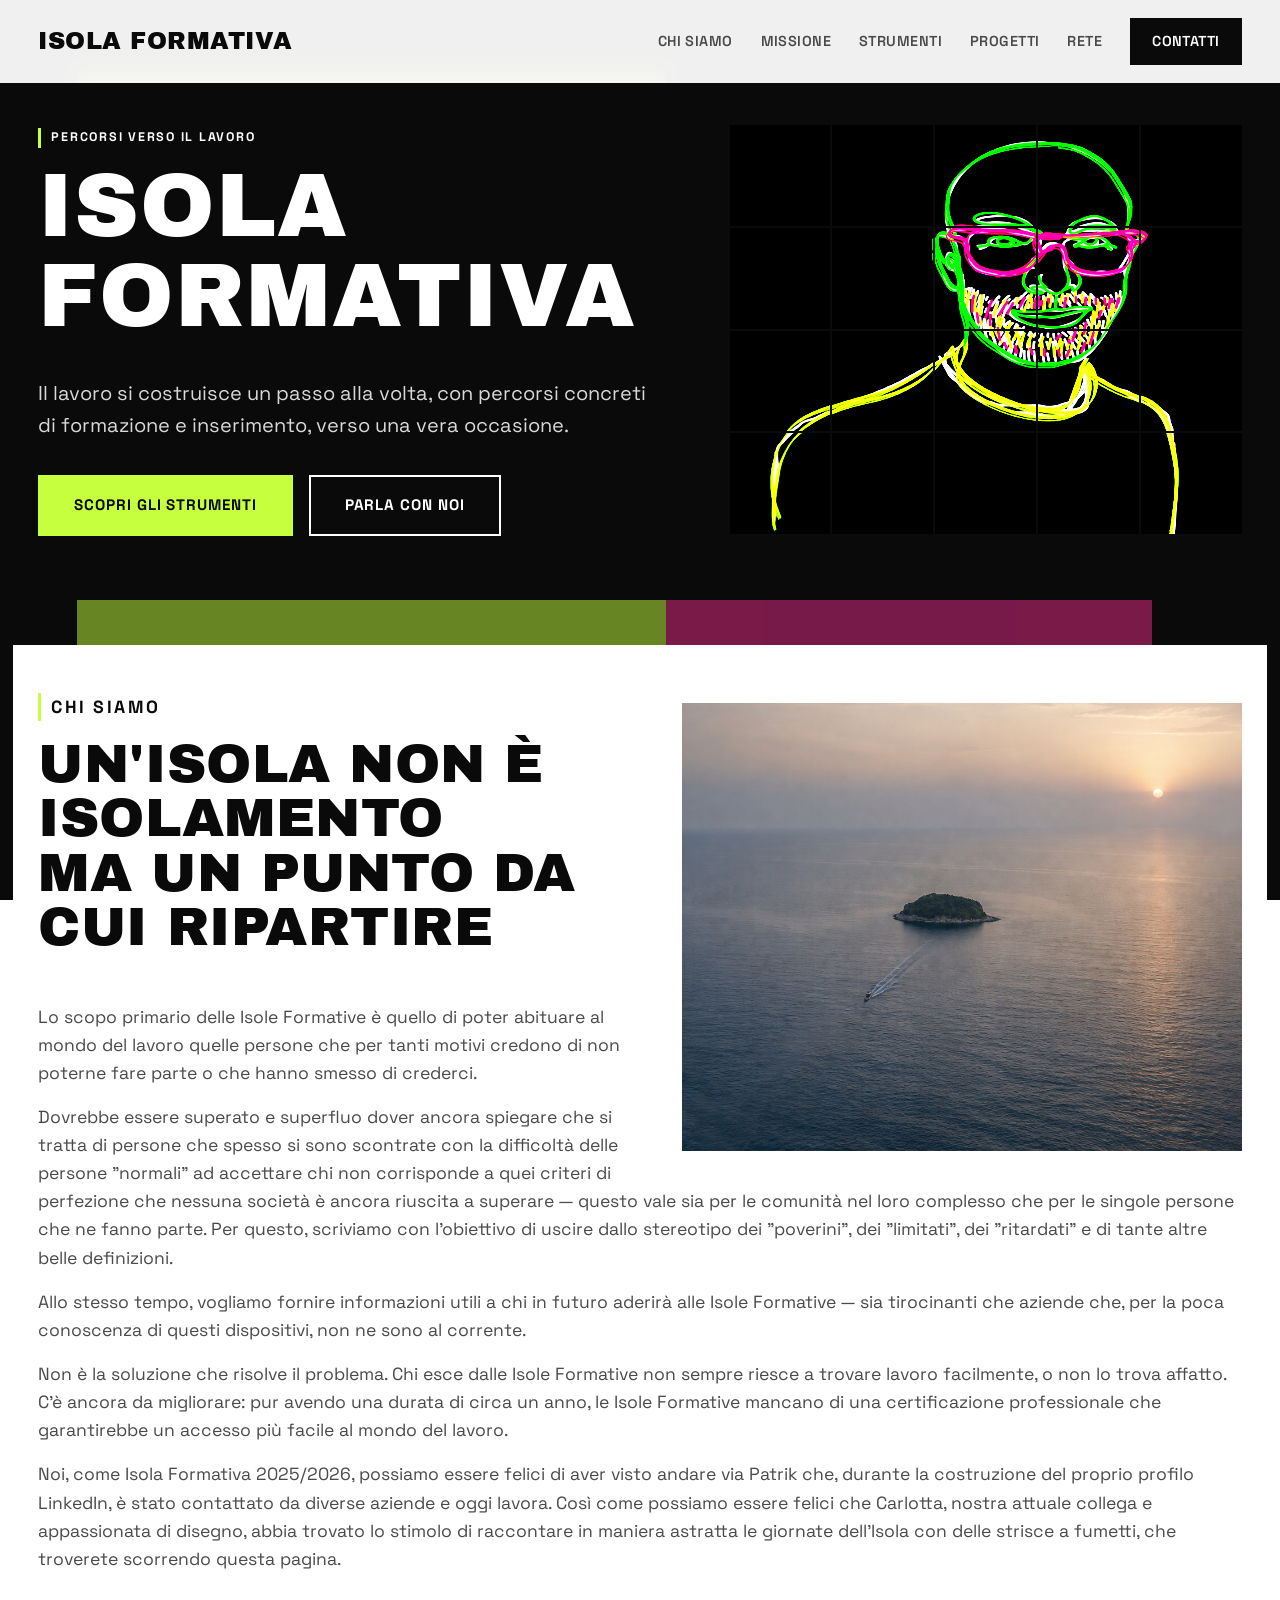
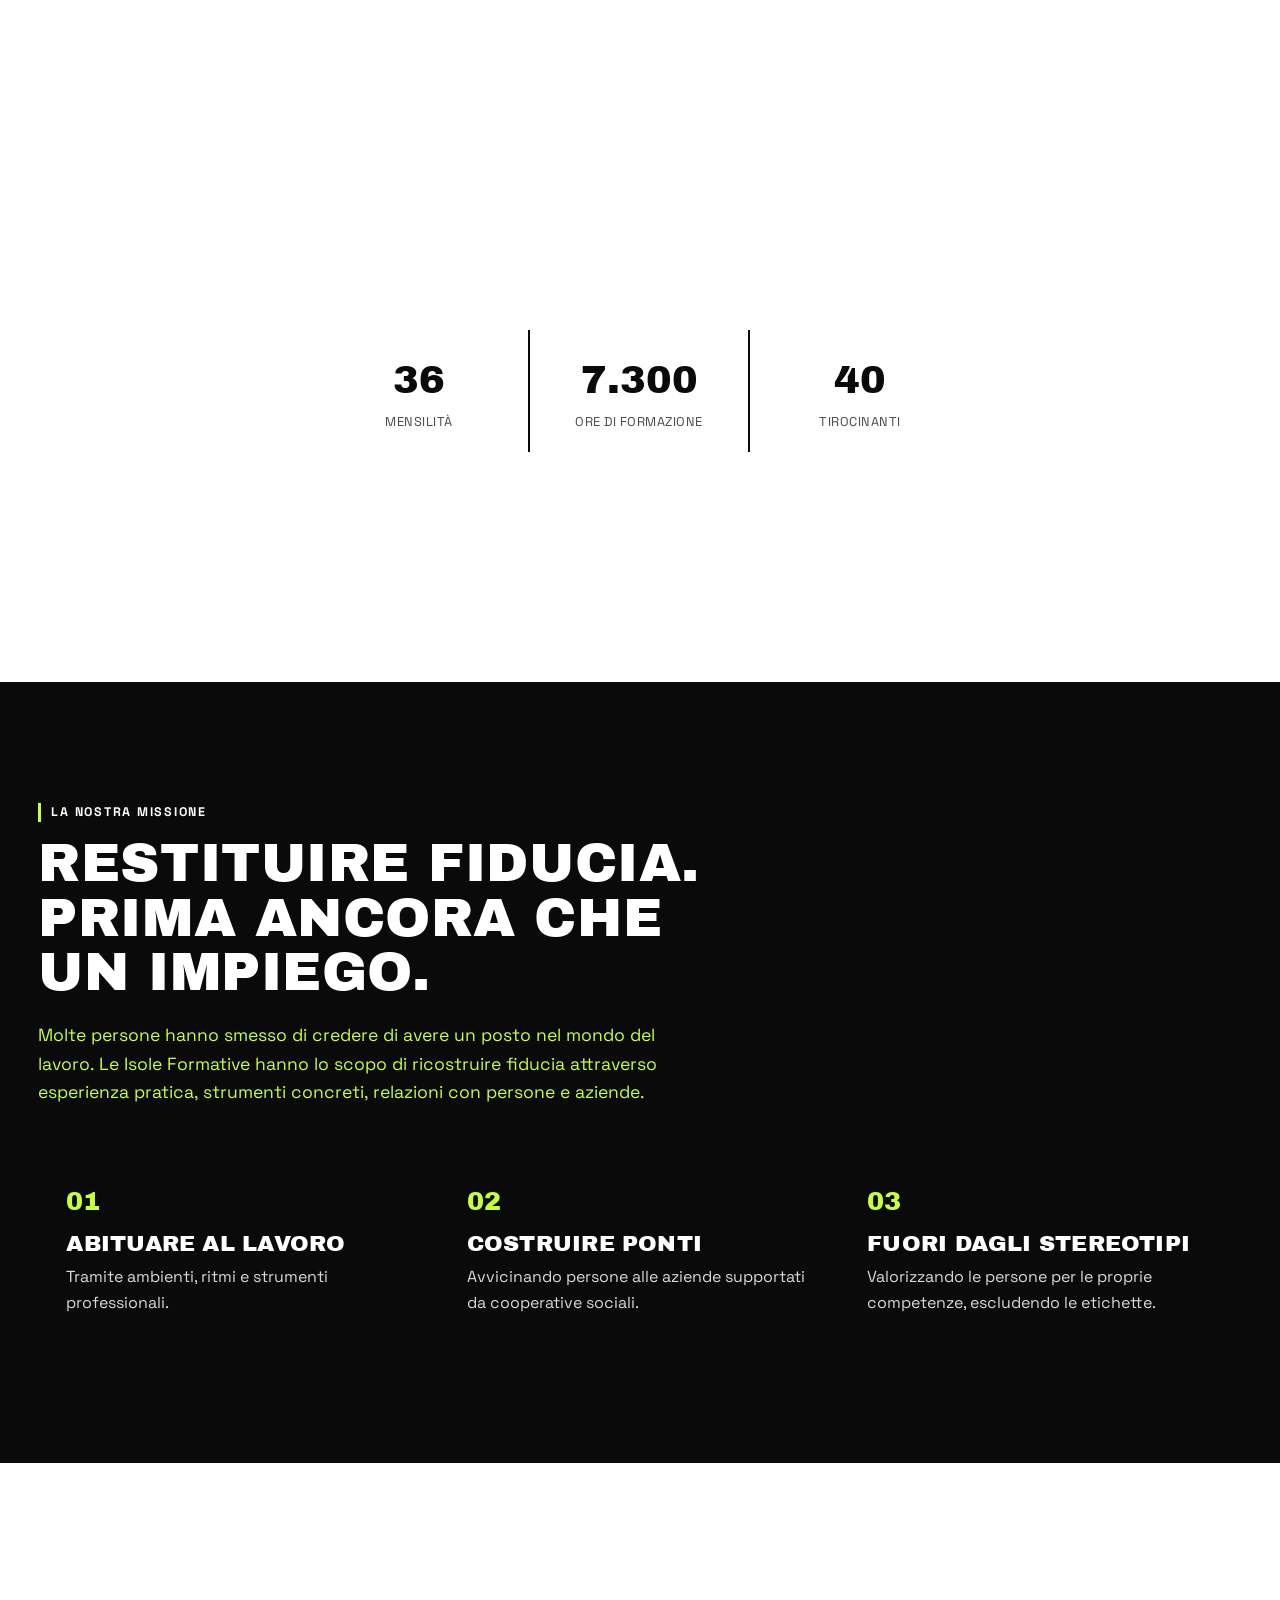
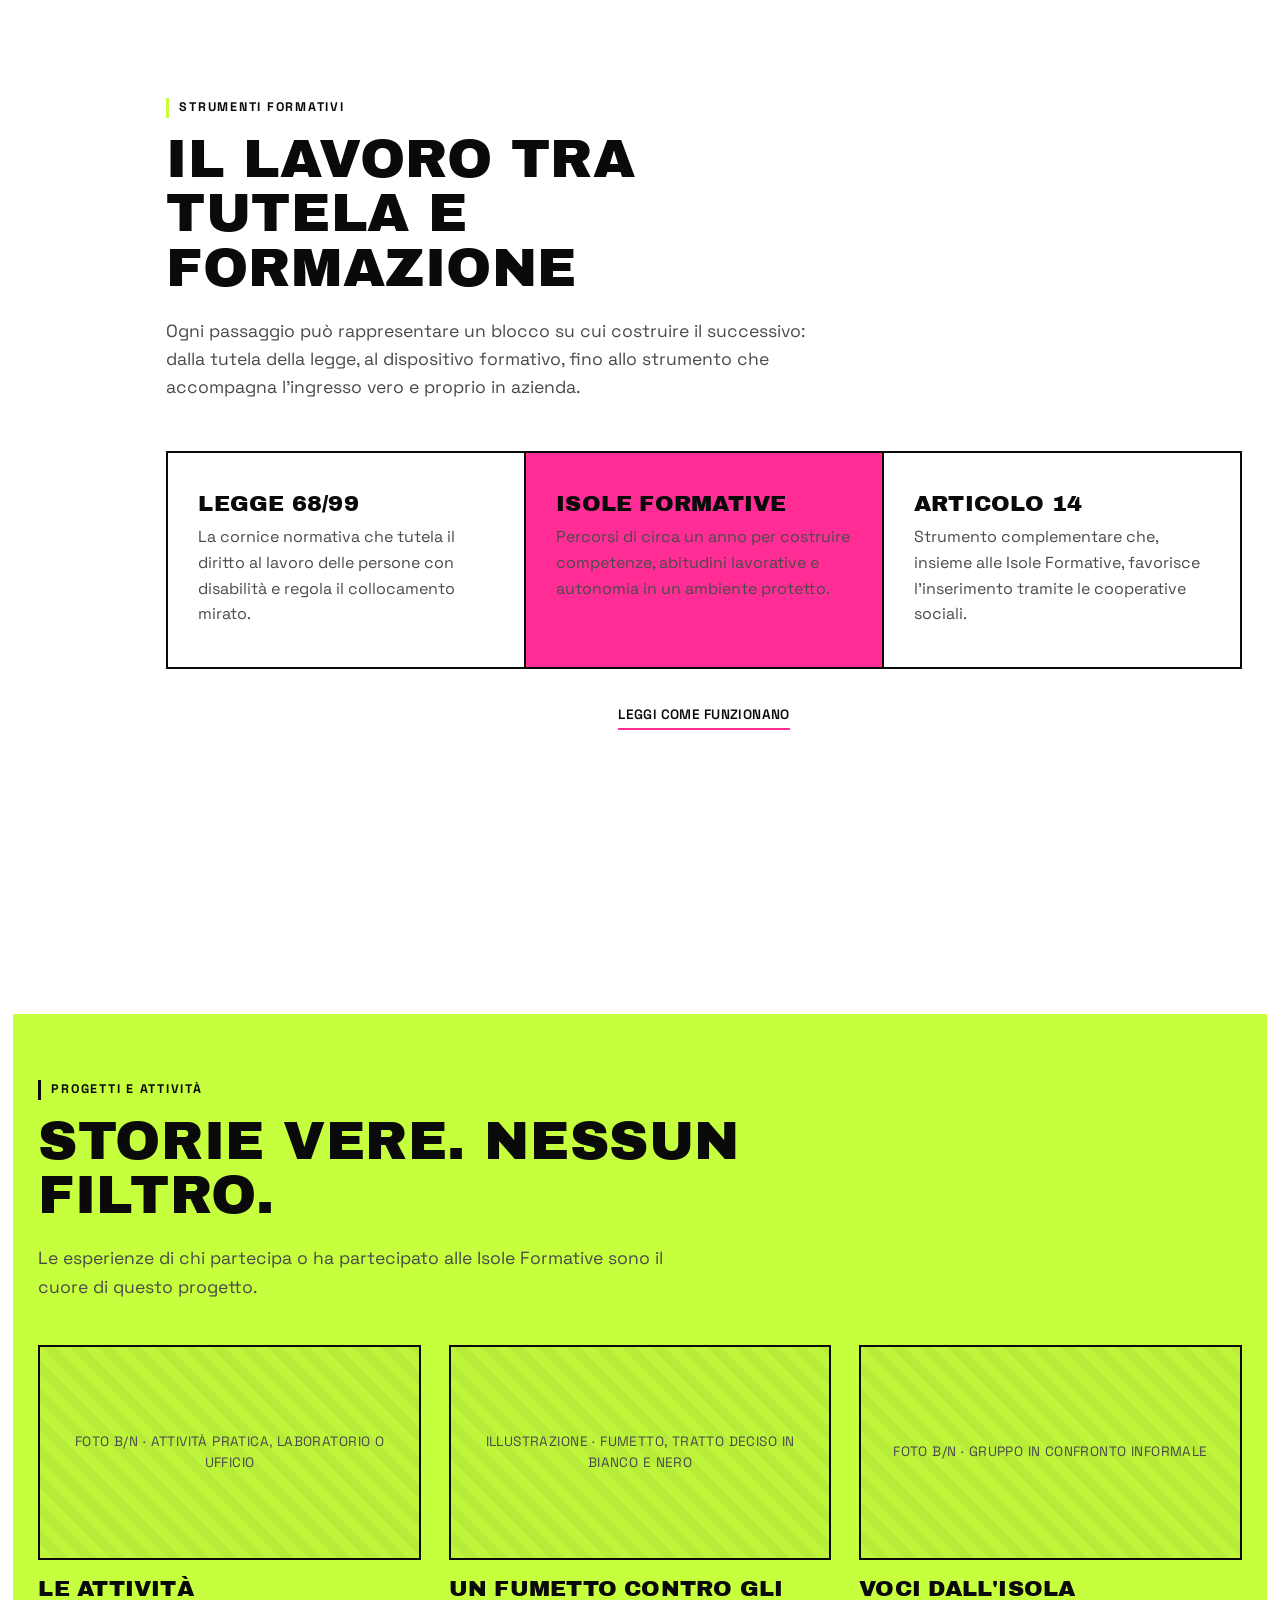
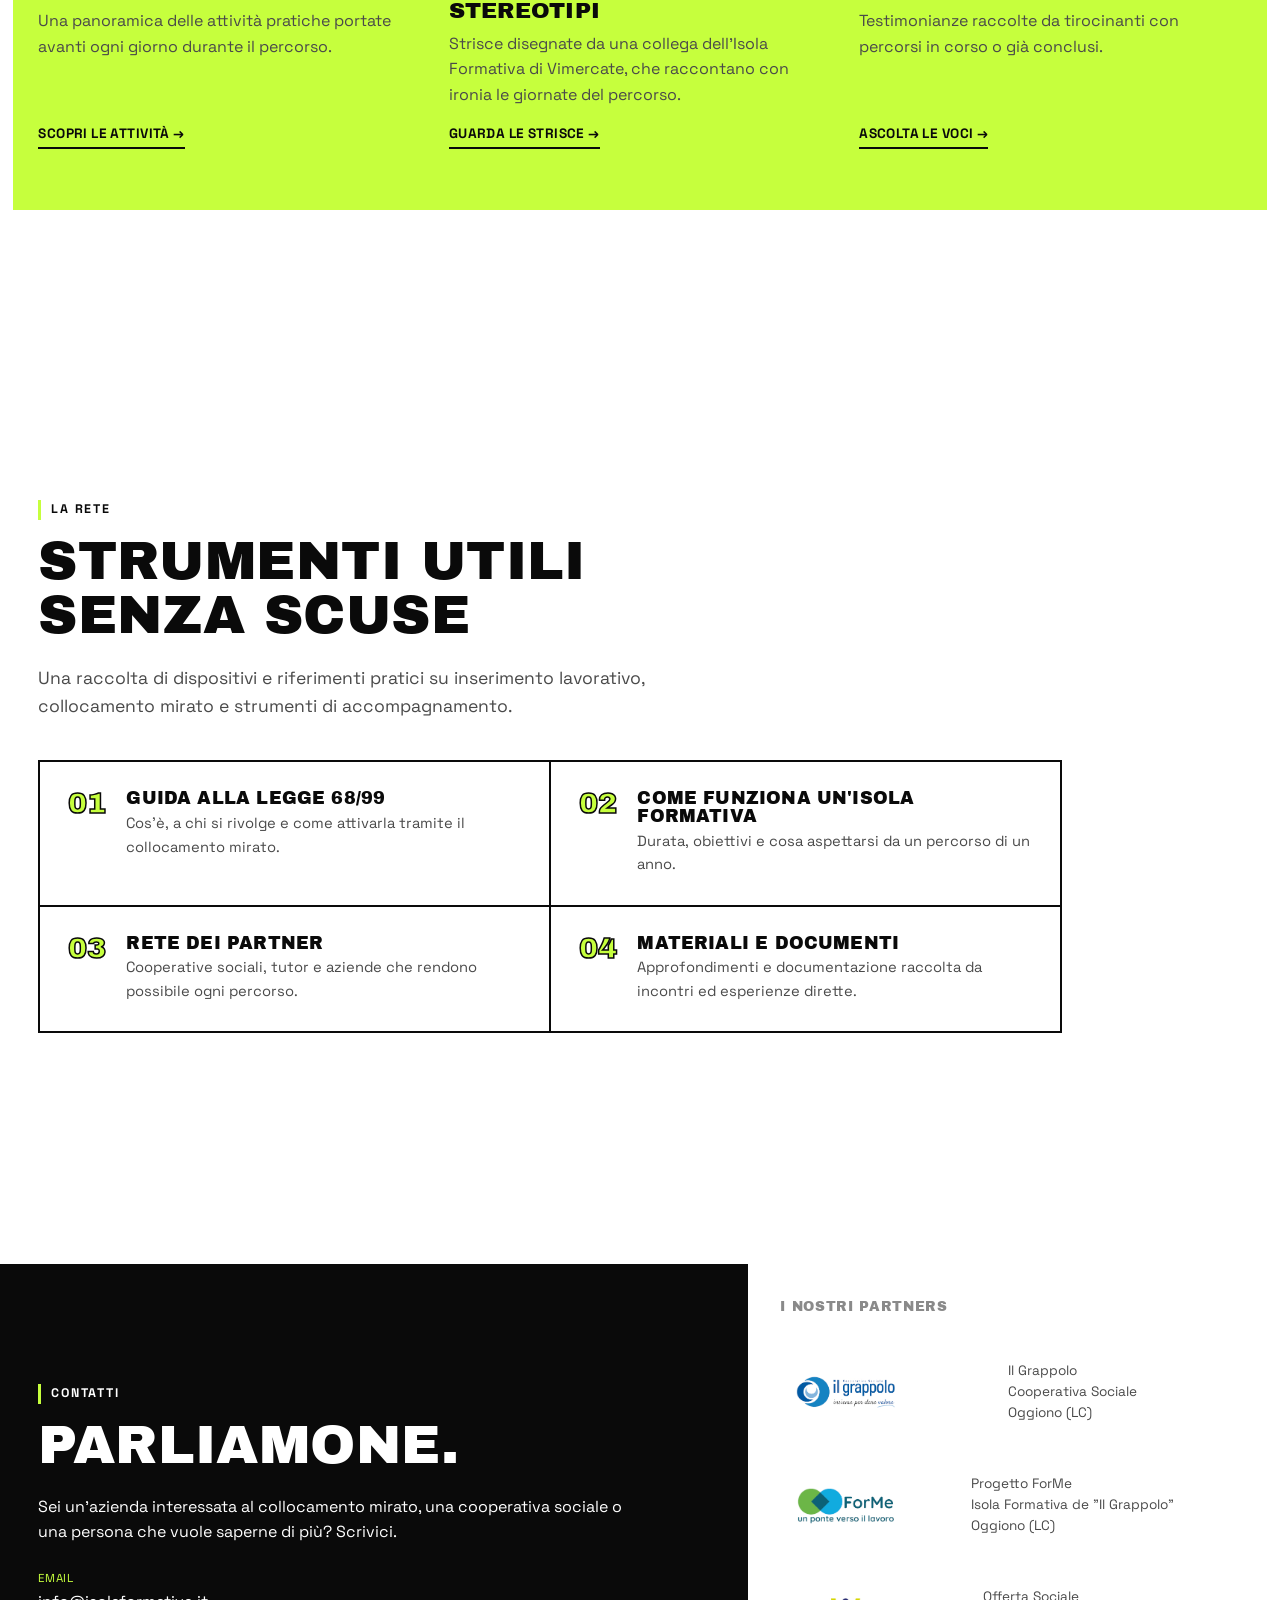
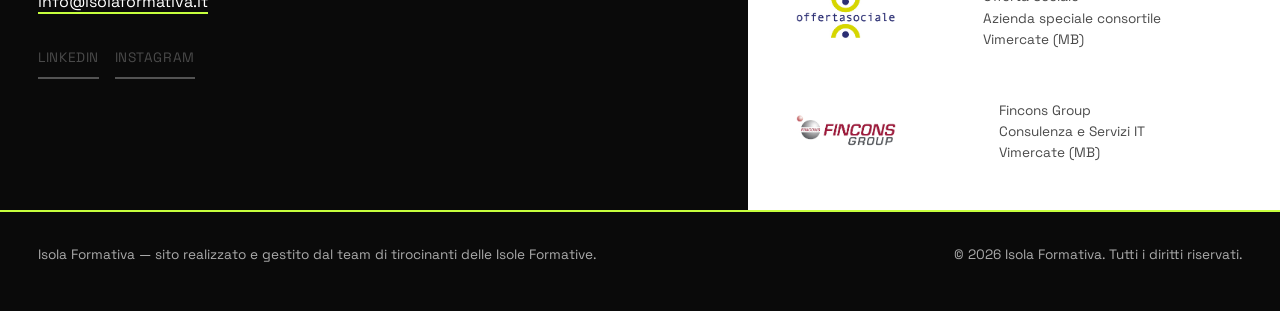
==== commit 246ed8dc: "Prova" ====
--- a/index.html
+++ b/index.html
@@ -159,7 +159,7 @@
 <section class="section cutoff" id="strumenti">
   <div class="container">
     <p class="eyebrow">Strumenti formativi</p>
-    <h2>Tutela. formazione. lavoro.</h2>
+    <h2>Il lavoro tra tutela e formazione</h2>
     <p class="lead">Ogni passaggio può rappresentare un blocco su cui costruire il successivo: dalla tutela della legge, al dispositivo formativo, fino allo strumento che accompagna l'ingresso vero e proprio in azienda.</p>
 
     <div class="path">
@@ -243,7 +243,7 @@
 <section class="section cutoff" id="rete">
   <div class="container">
     <p class="eyebrow">La rete</p>
-    <h2>Strumenti utili. Senza scuse.</h2>
+    <h2>Strumenti utili Senza scuse</h2>
     <p class="lead">Una raccolta di dispositivi e riferimenti pratici su inserimento lavorativo, collocamento mirato e strumenti di accompagnamento.</p>
 
     <div class="resource-grid">
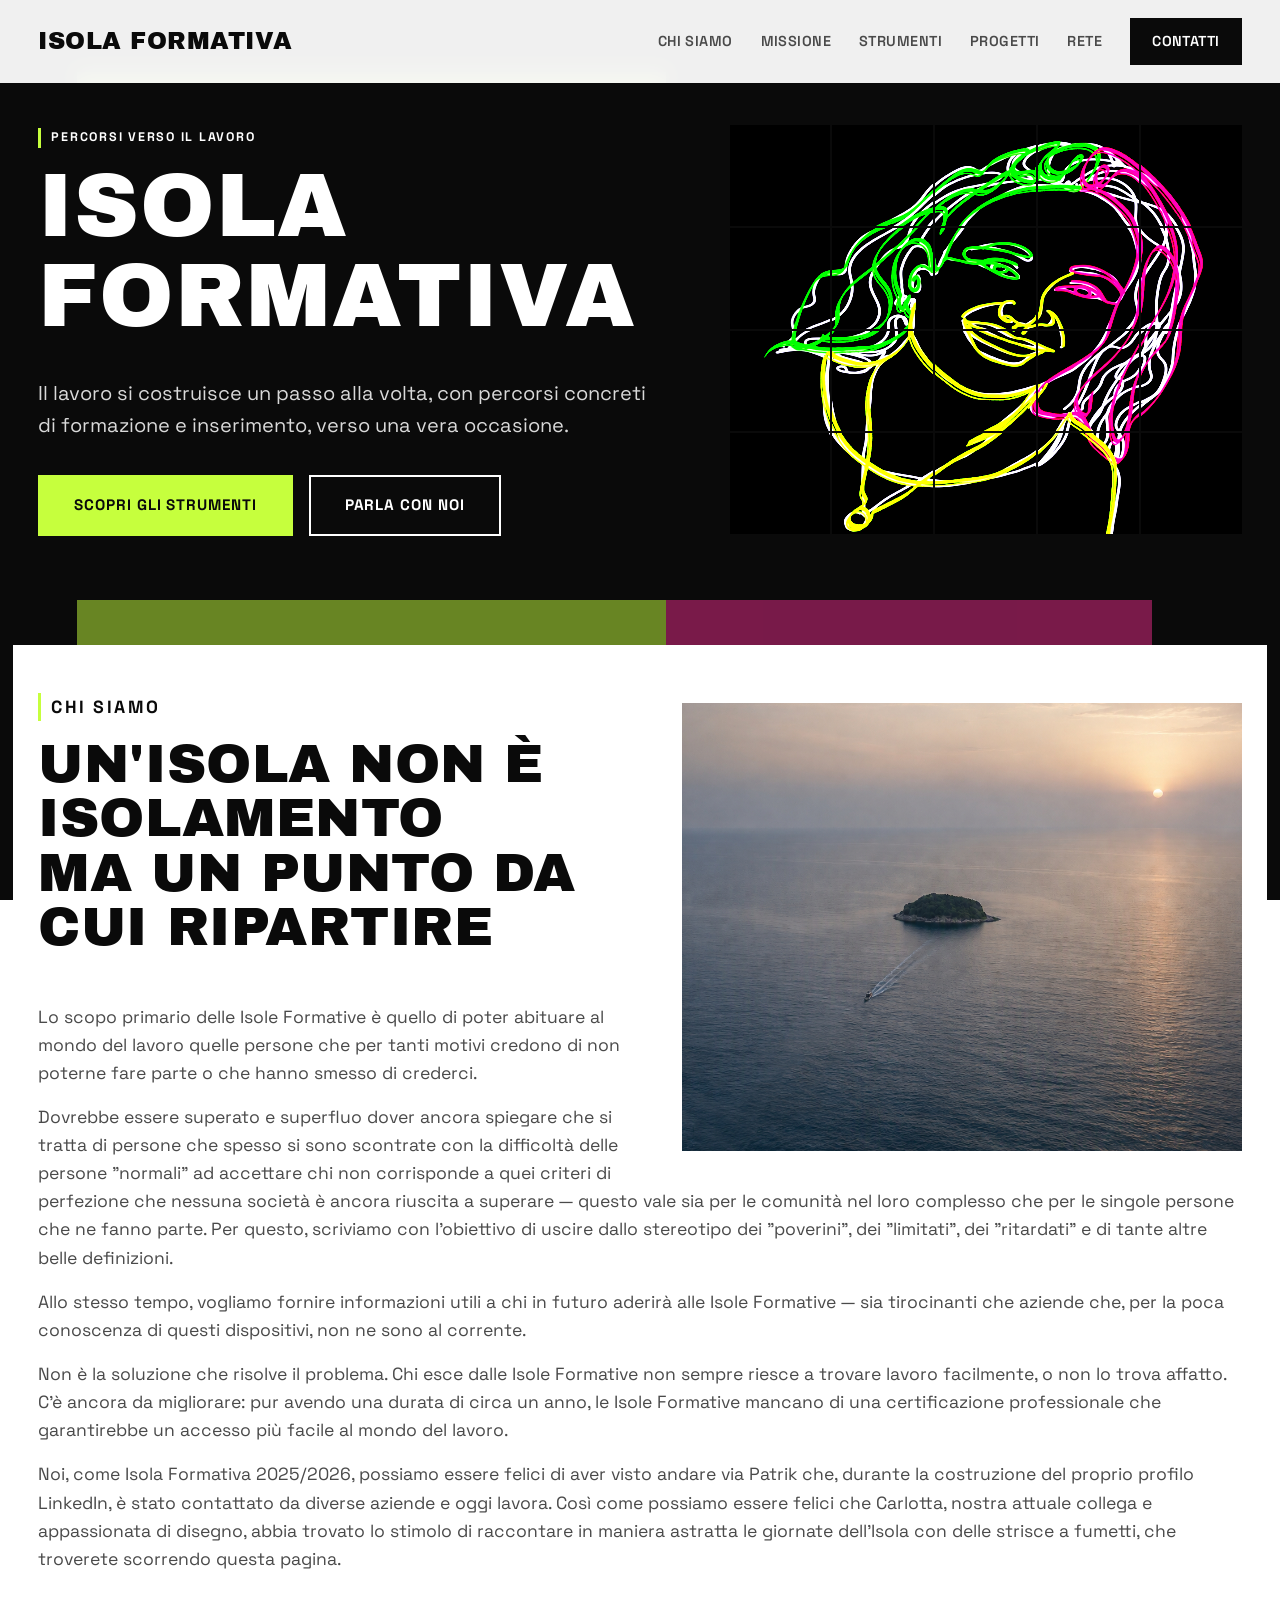
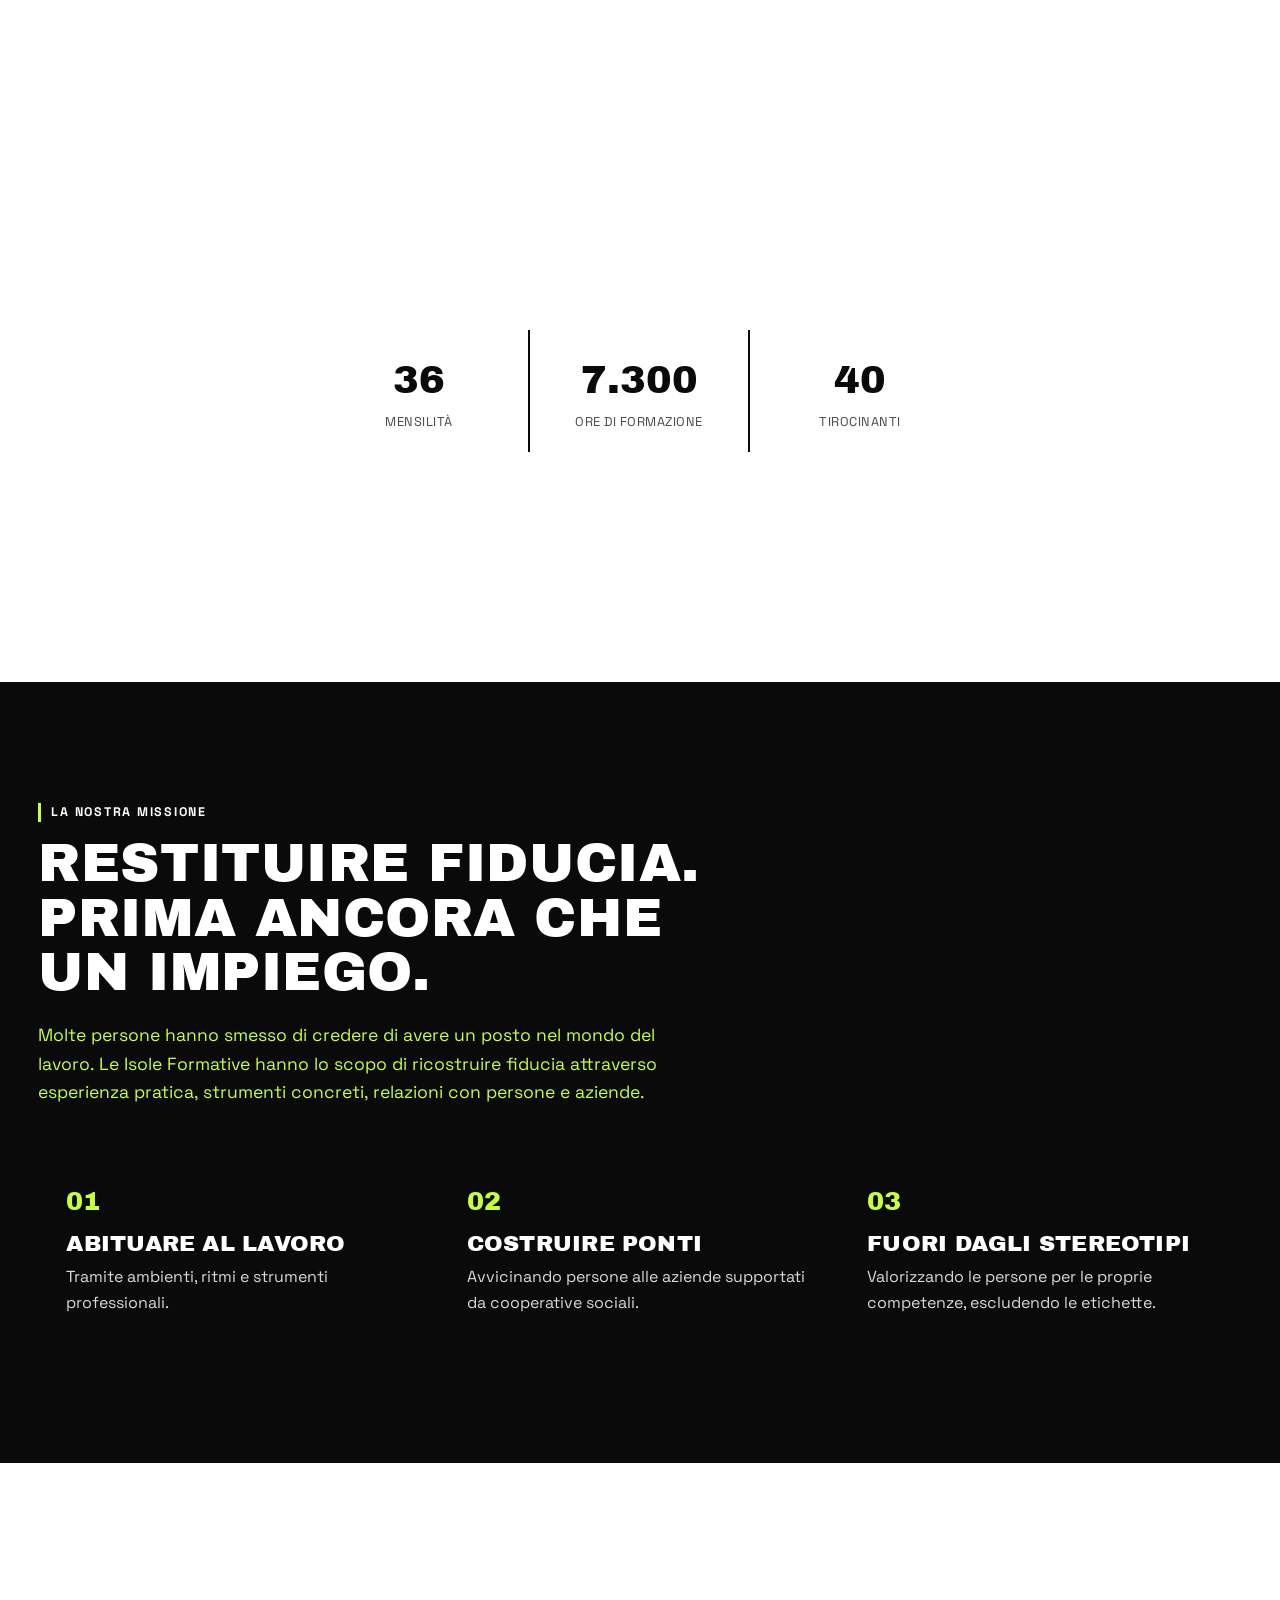
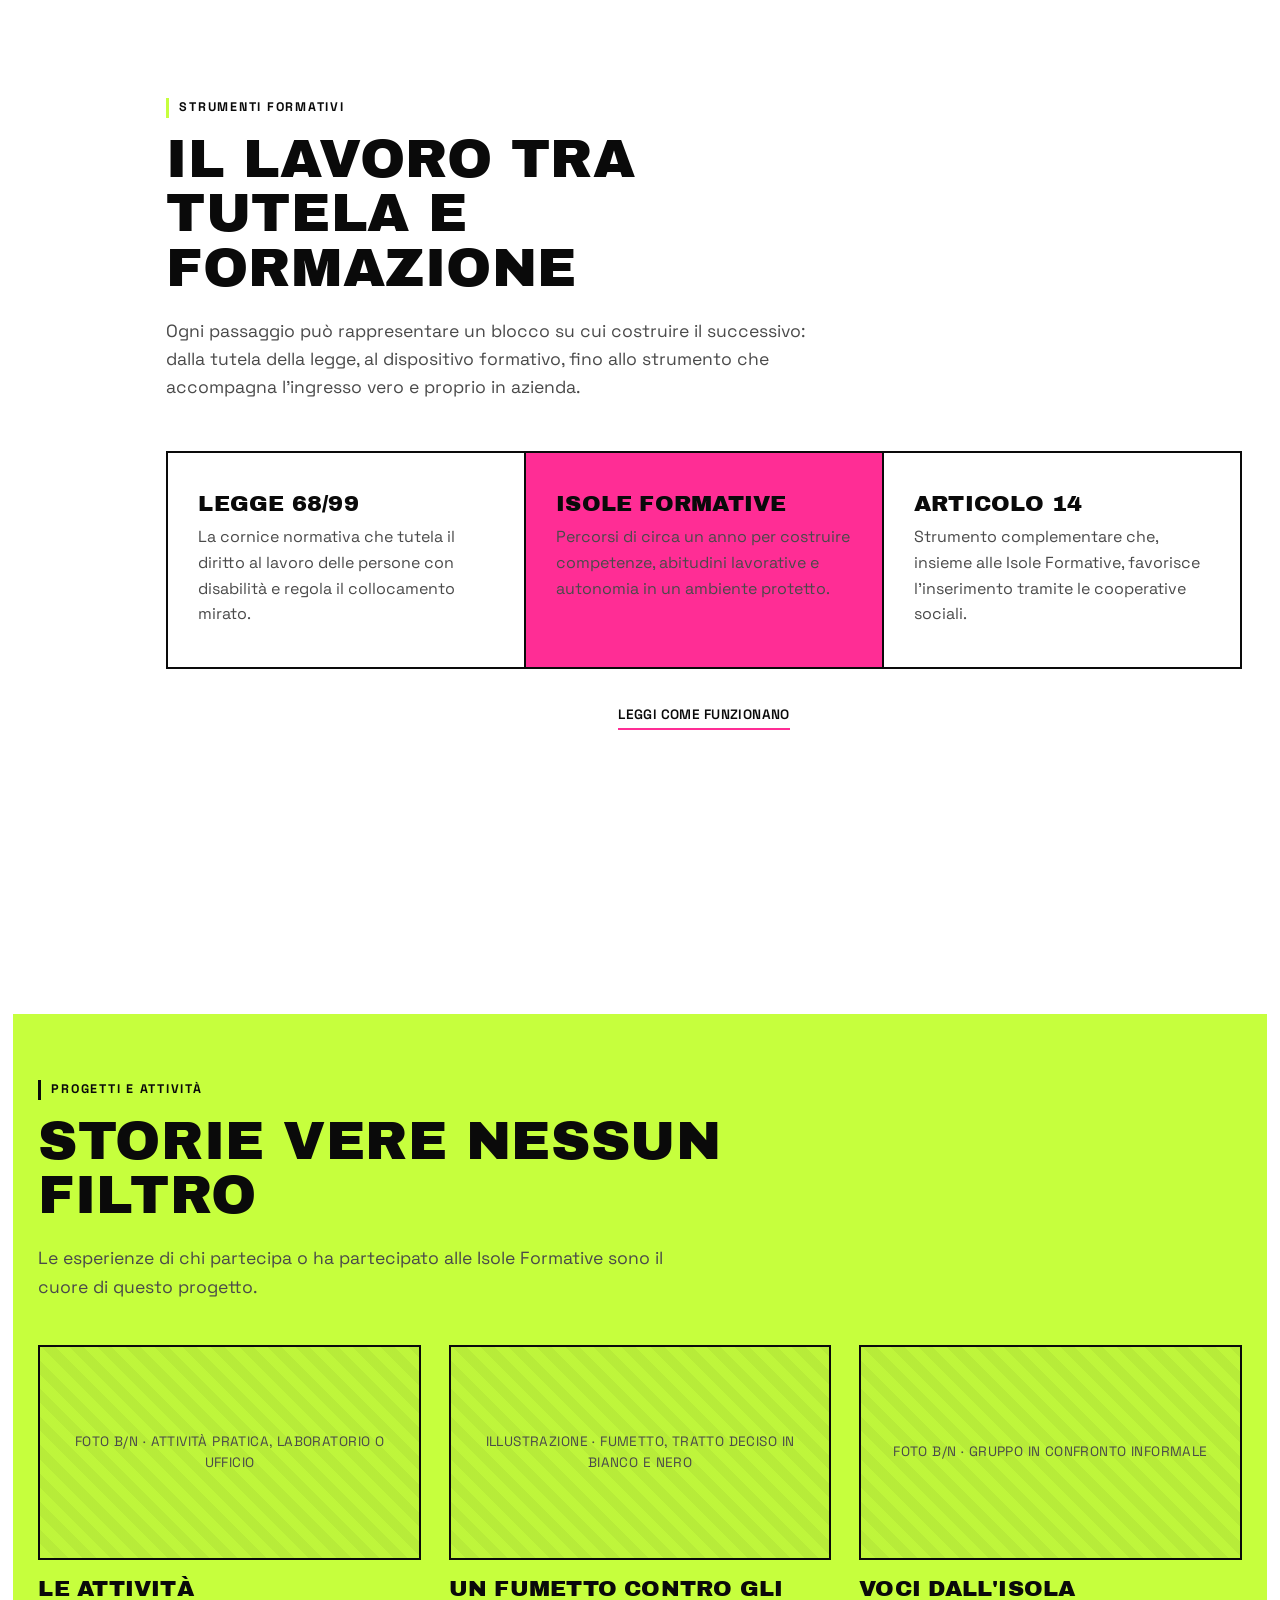
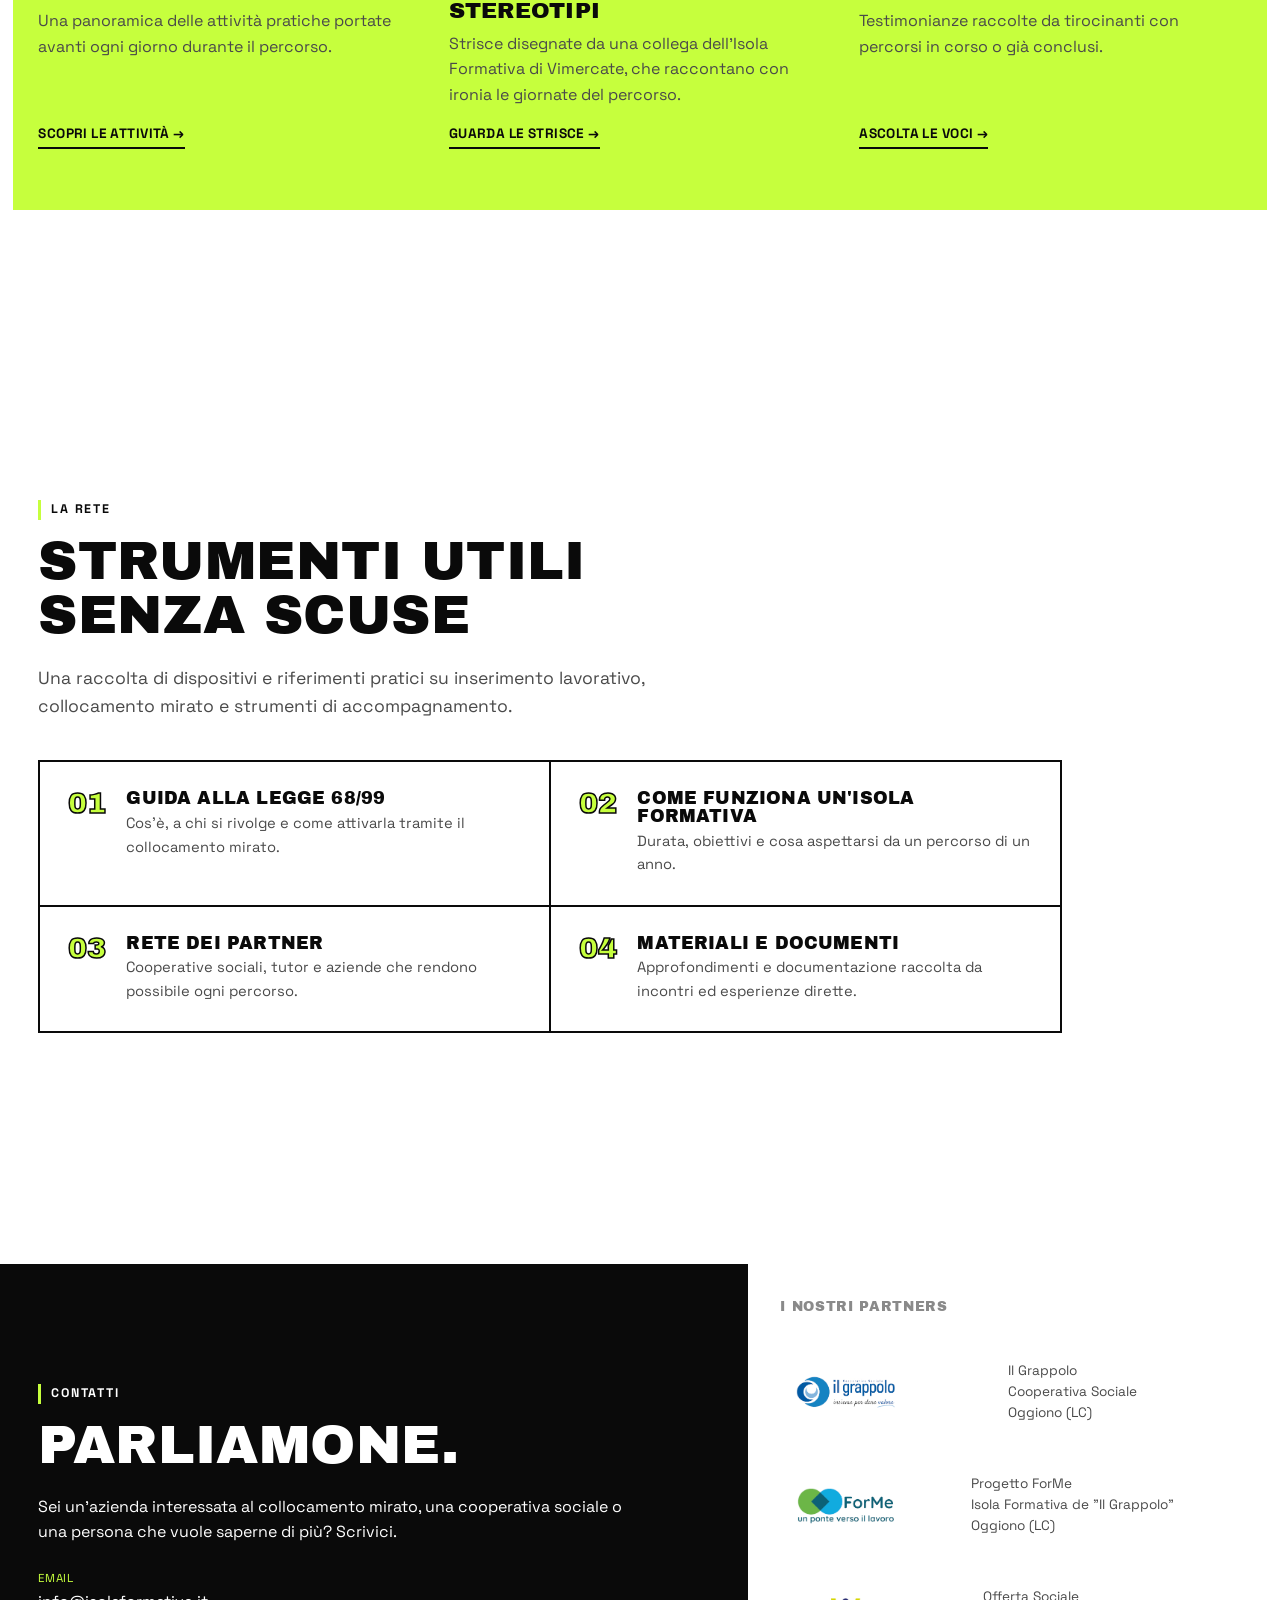
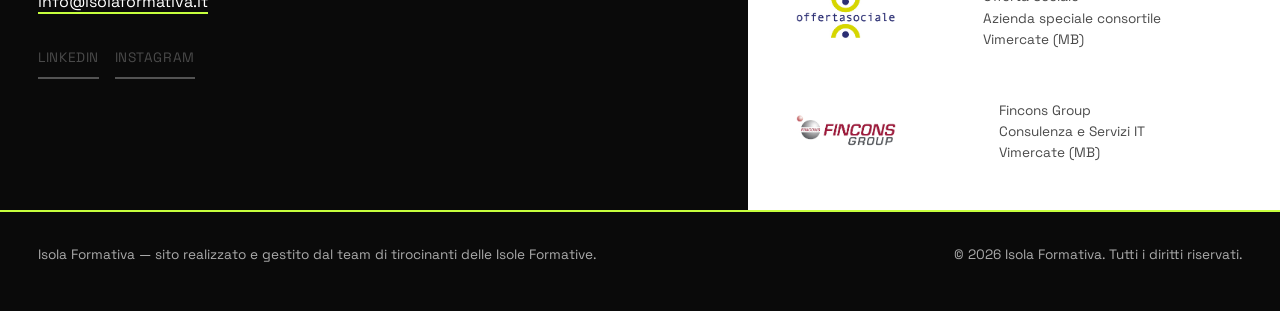
==== commit f88ffe61: "Prova" ====
--- a/index.html
+++ b/index.html
@@ -188,7 +188,7 @@
 <section class="section section-alt cutoff" id="progetti">
   <div class="container">
     <p class="eyebrow">Progetti e attività</p>
-    <h2>Storie vere. Nessun filtro.</h2>
+    <h2>Storie vere Nessun filtro</h2>
     <p class="lead">Le esperienze di chi partecipa o ha partecipato alle Isole Formative sono il cuore di questo progetto.</p>
 
     <div class="cards-grid">
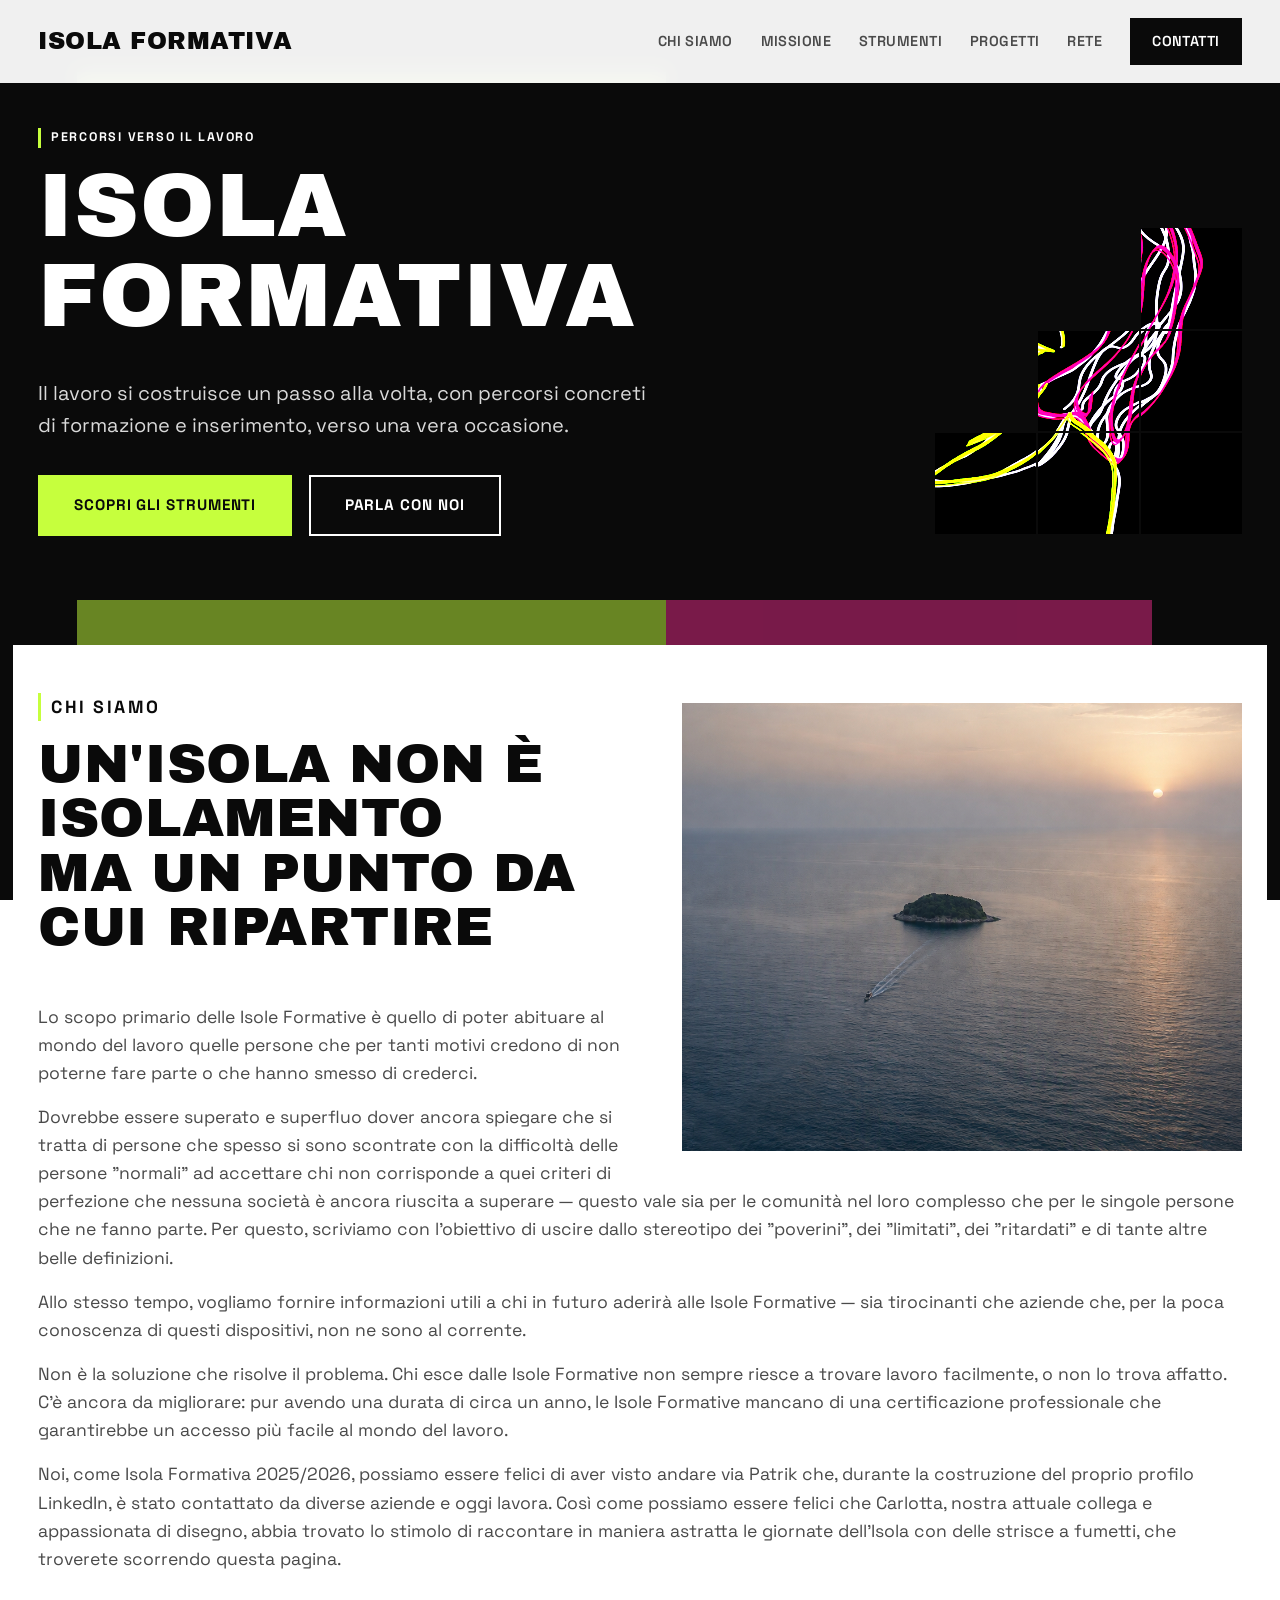
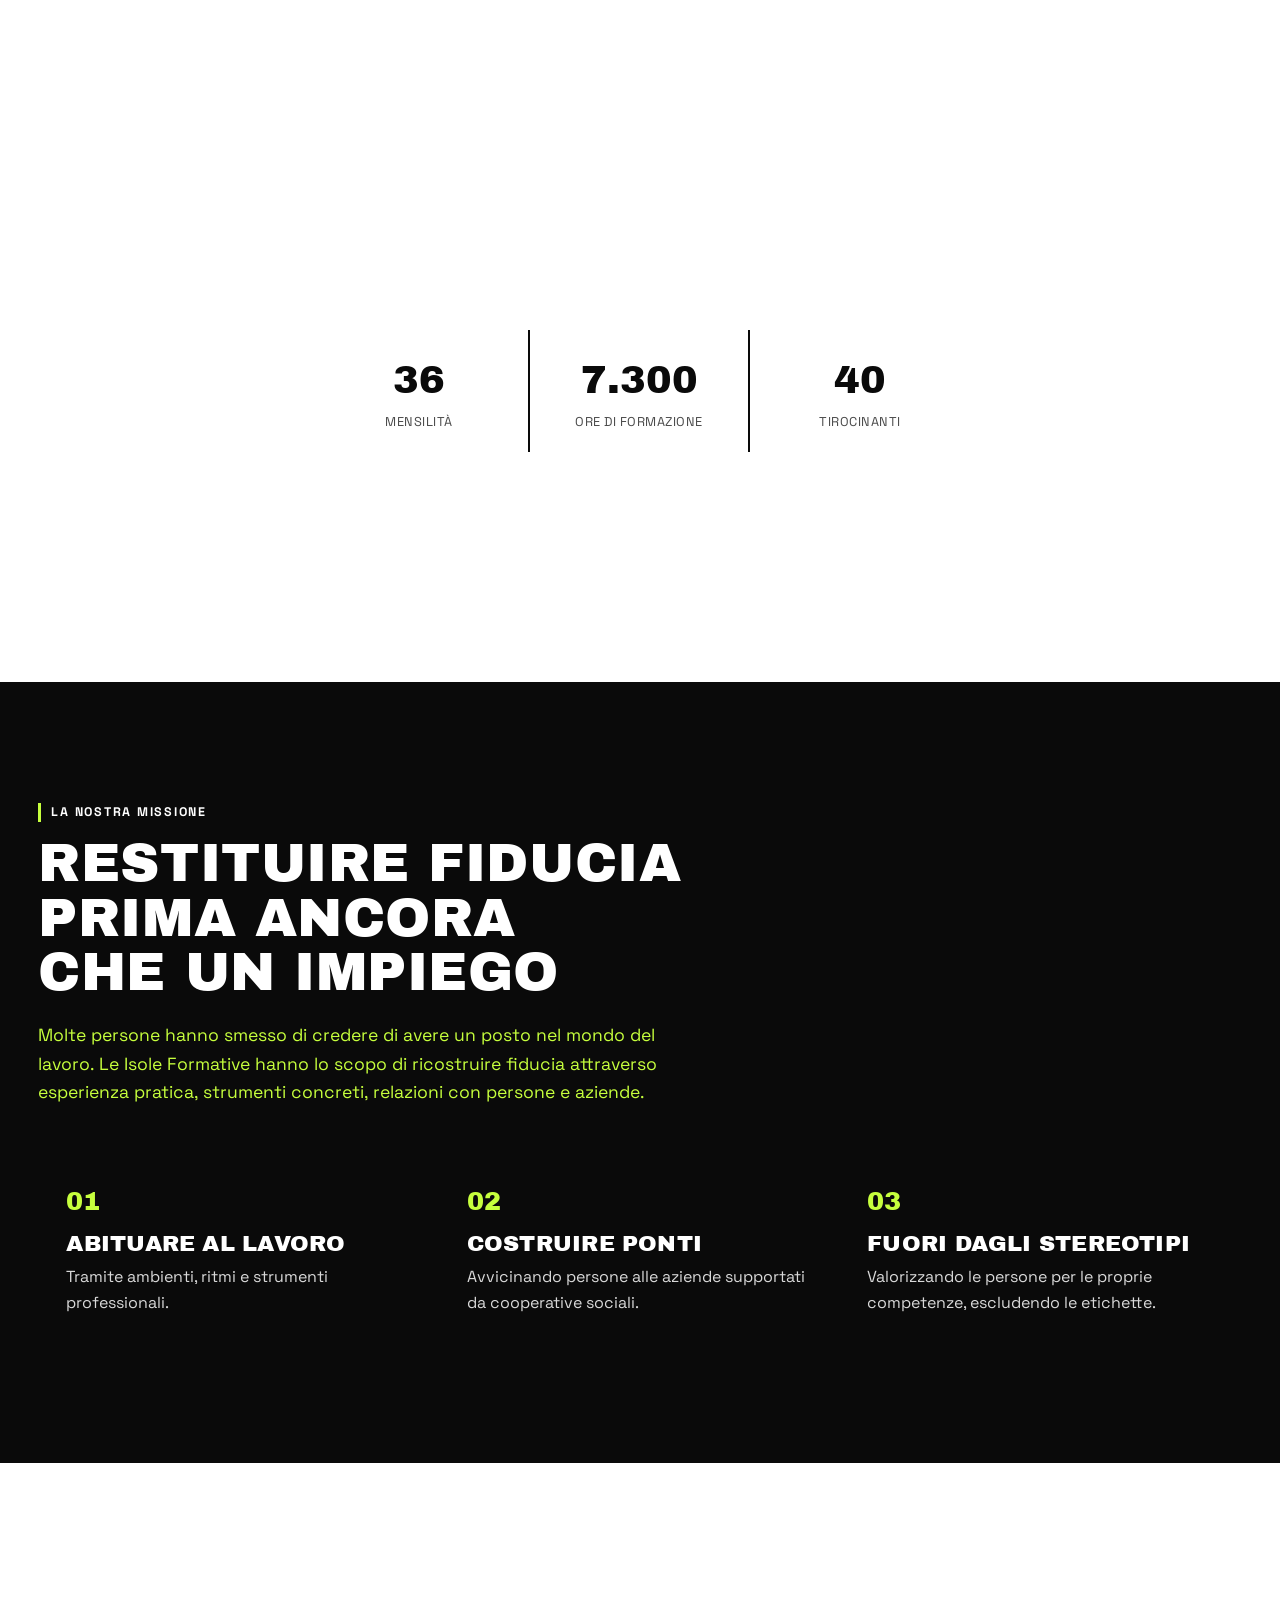
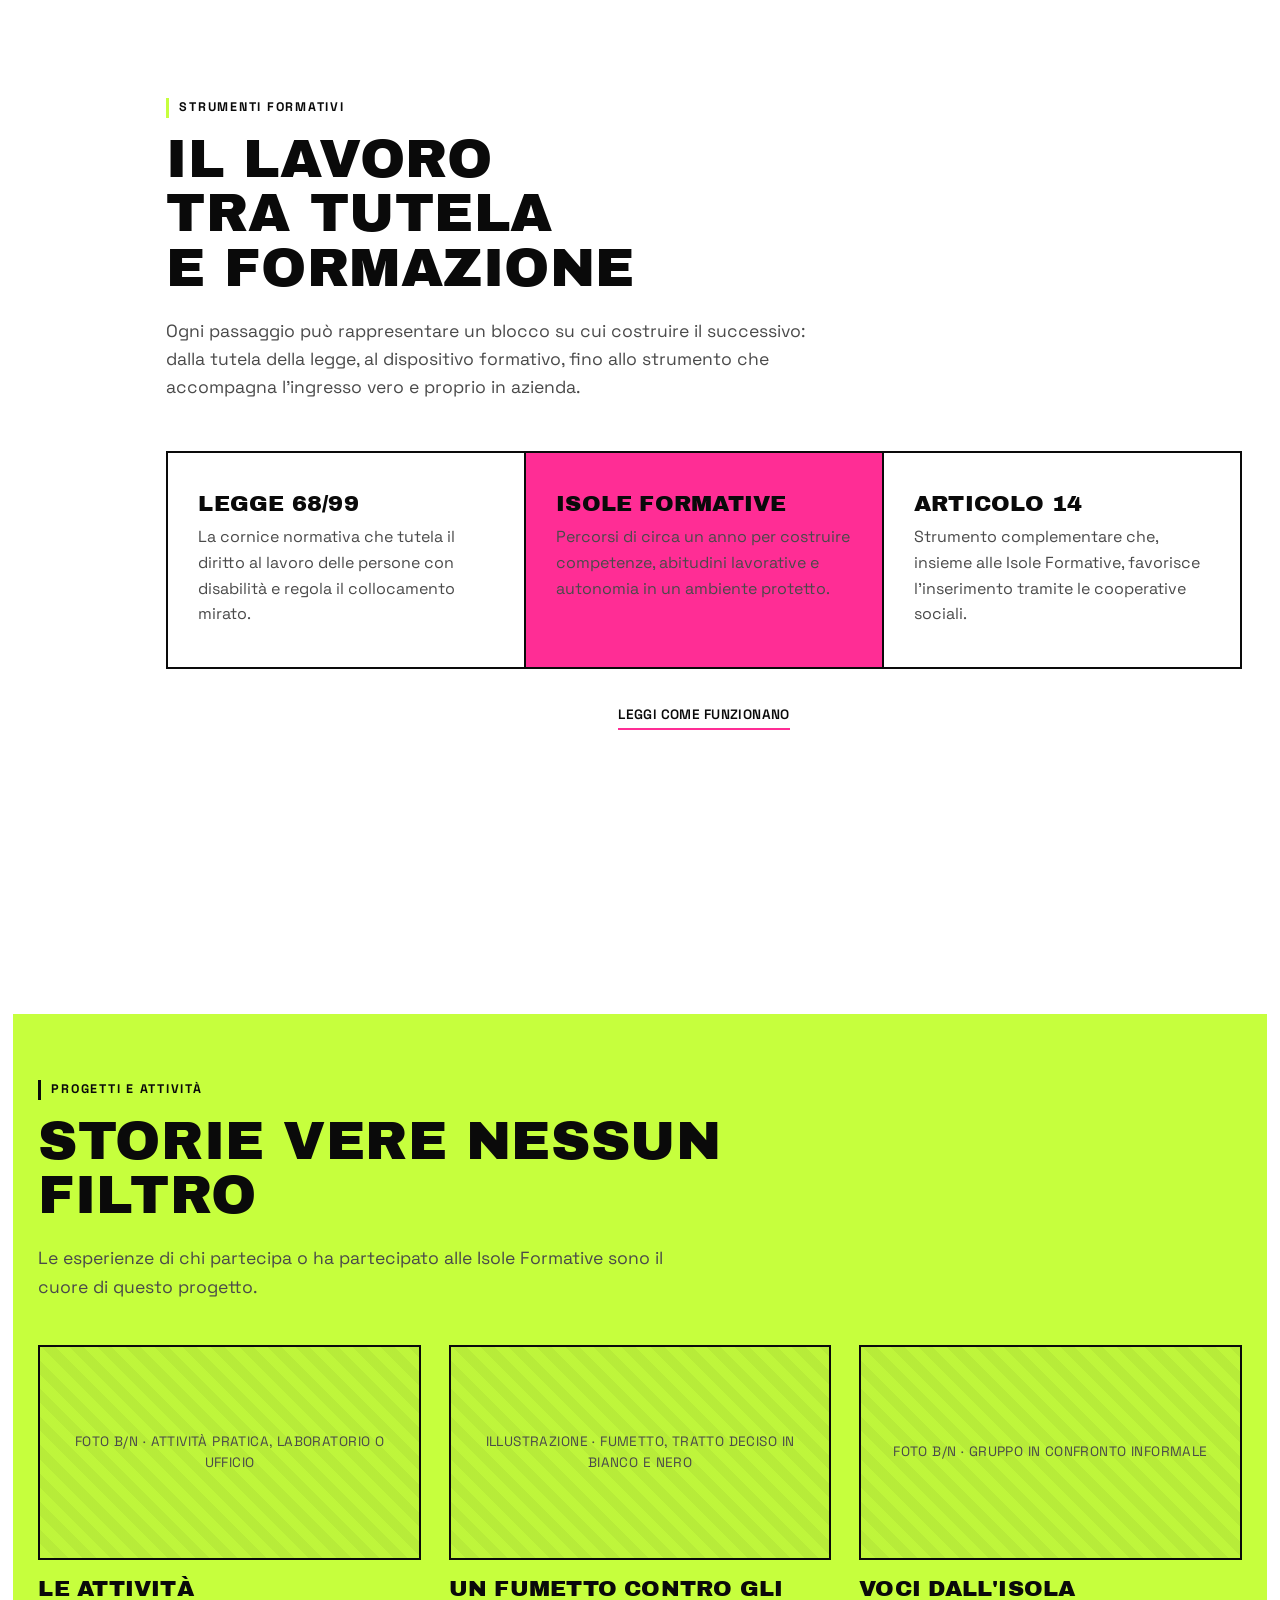
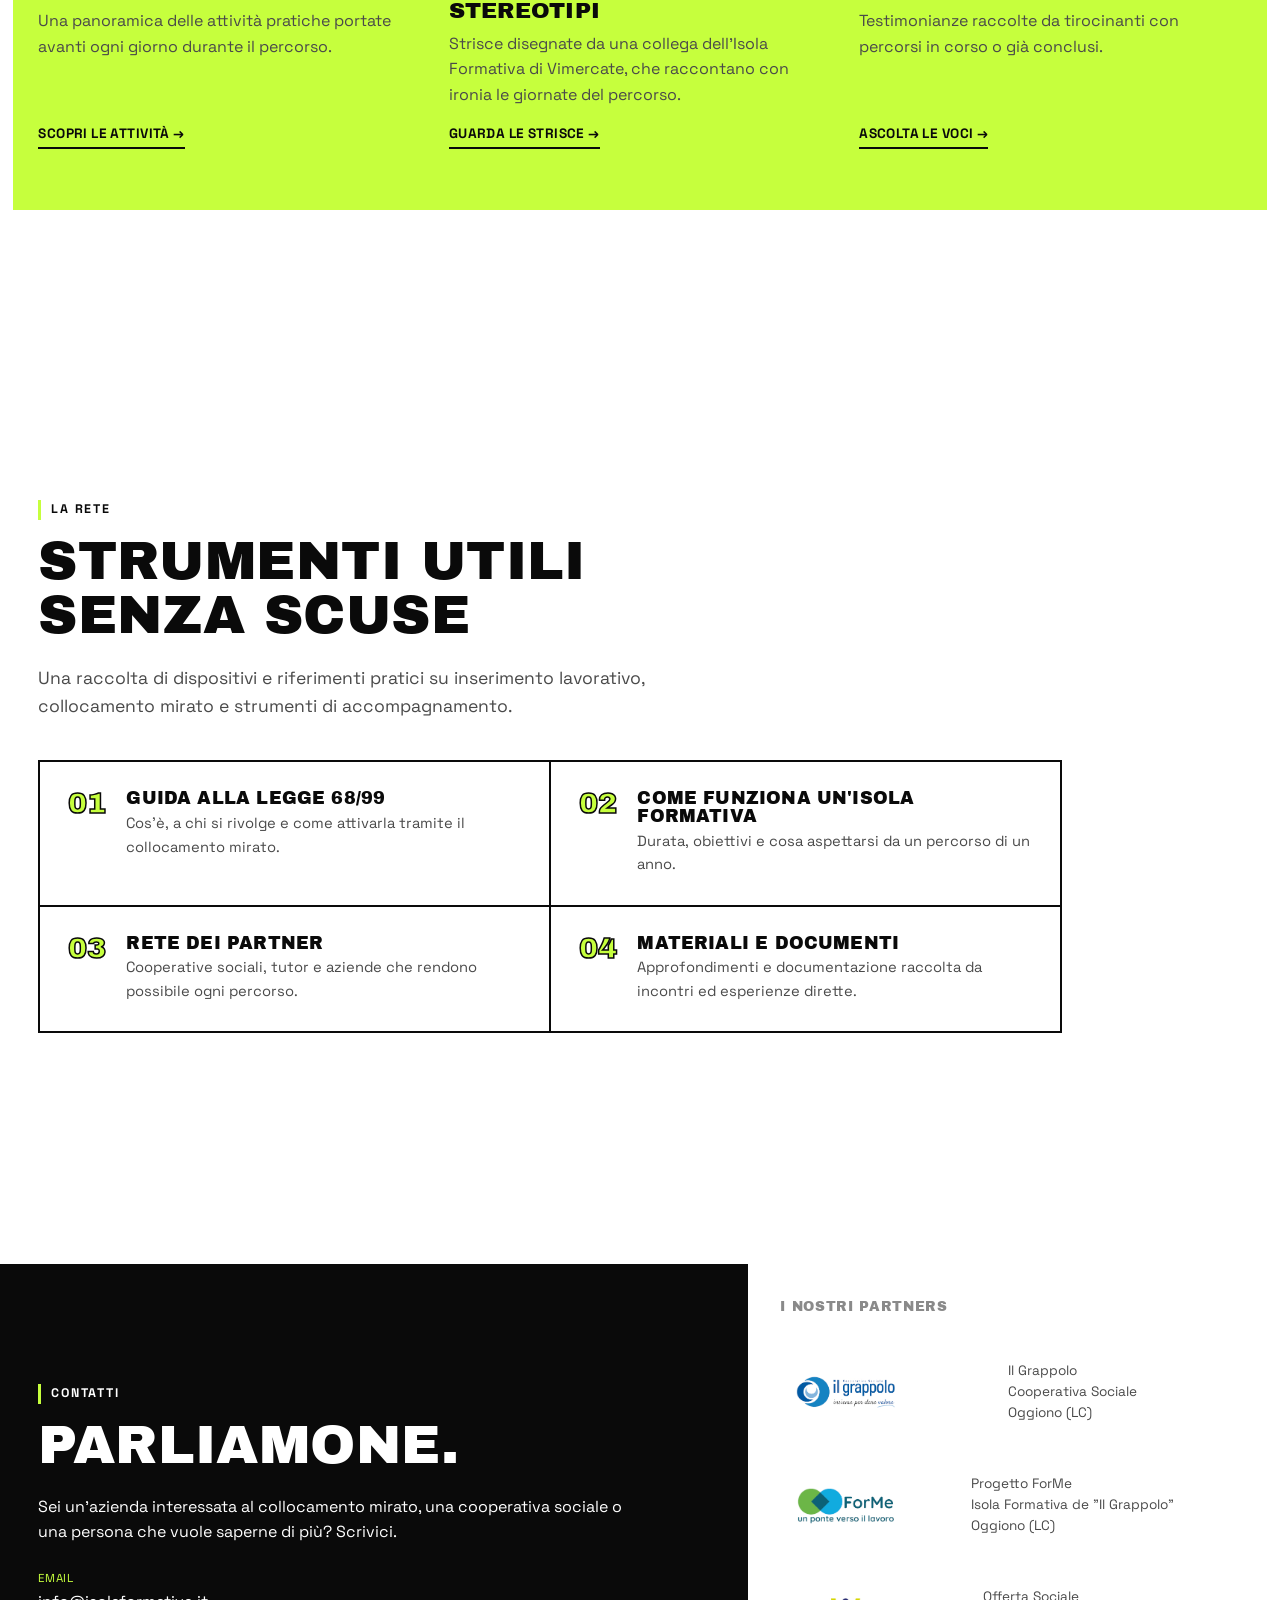
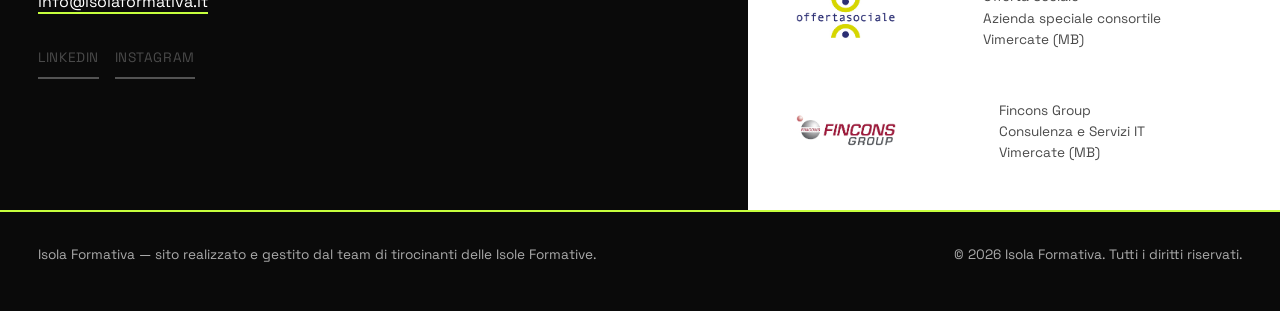
==== commit a6e28868: "Prova" ====
--- a/index.html
+++ b/index.html
@@ -132,7 +132,7 @@
 <section class="section section-dark" id="missione">
   <div class="container">
     <p class="eyebrow eyebrow-light">La nostra missione</p>
-    <h2 class="light">Restituire fiducia.<br>Prima ancora che un impiego.</h2>
+    <h2 class="light">Restituire fiducia<br>Prima ancora<br>che un impiego</h2>
     <p class="lead light ignite-text" id="missioneText">Molte persone hanno smesso di credere di avere un posto nel mondo del lavoro. Le Isole Formative hanno lo scopo di ricostruire fiducia attraverso esperienza pratica, strumenti concreti, relazioni con persone e aziende. </p>
 
     <div class="mission-grid">
@@ -159,7 +159,7 @@
 <section class="section cutoff" id="strumenti">
   <div class="container">
     <p class="eyebrow">Strumenti formativi</p>
-    <h2>Il lavoro tra tutela e formazione</h2>
+    <h2>Il lavoro<br>tra tutela<br>e formazione</h2>
     <p class="lead">Ogni passaggio può rappresentare un blocco su cui costruire il successivo: dalla tutela della legge, al dispositivo formativo, fino allo strumento che accompagna l'ingresso vero e proprio in azienda.</p>
 
     <div class="path">
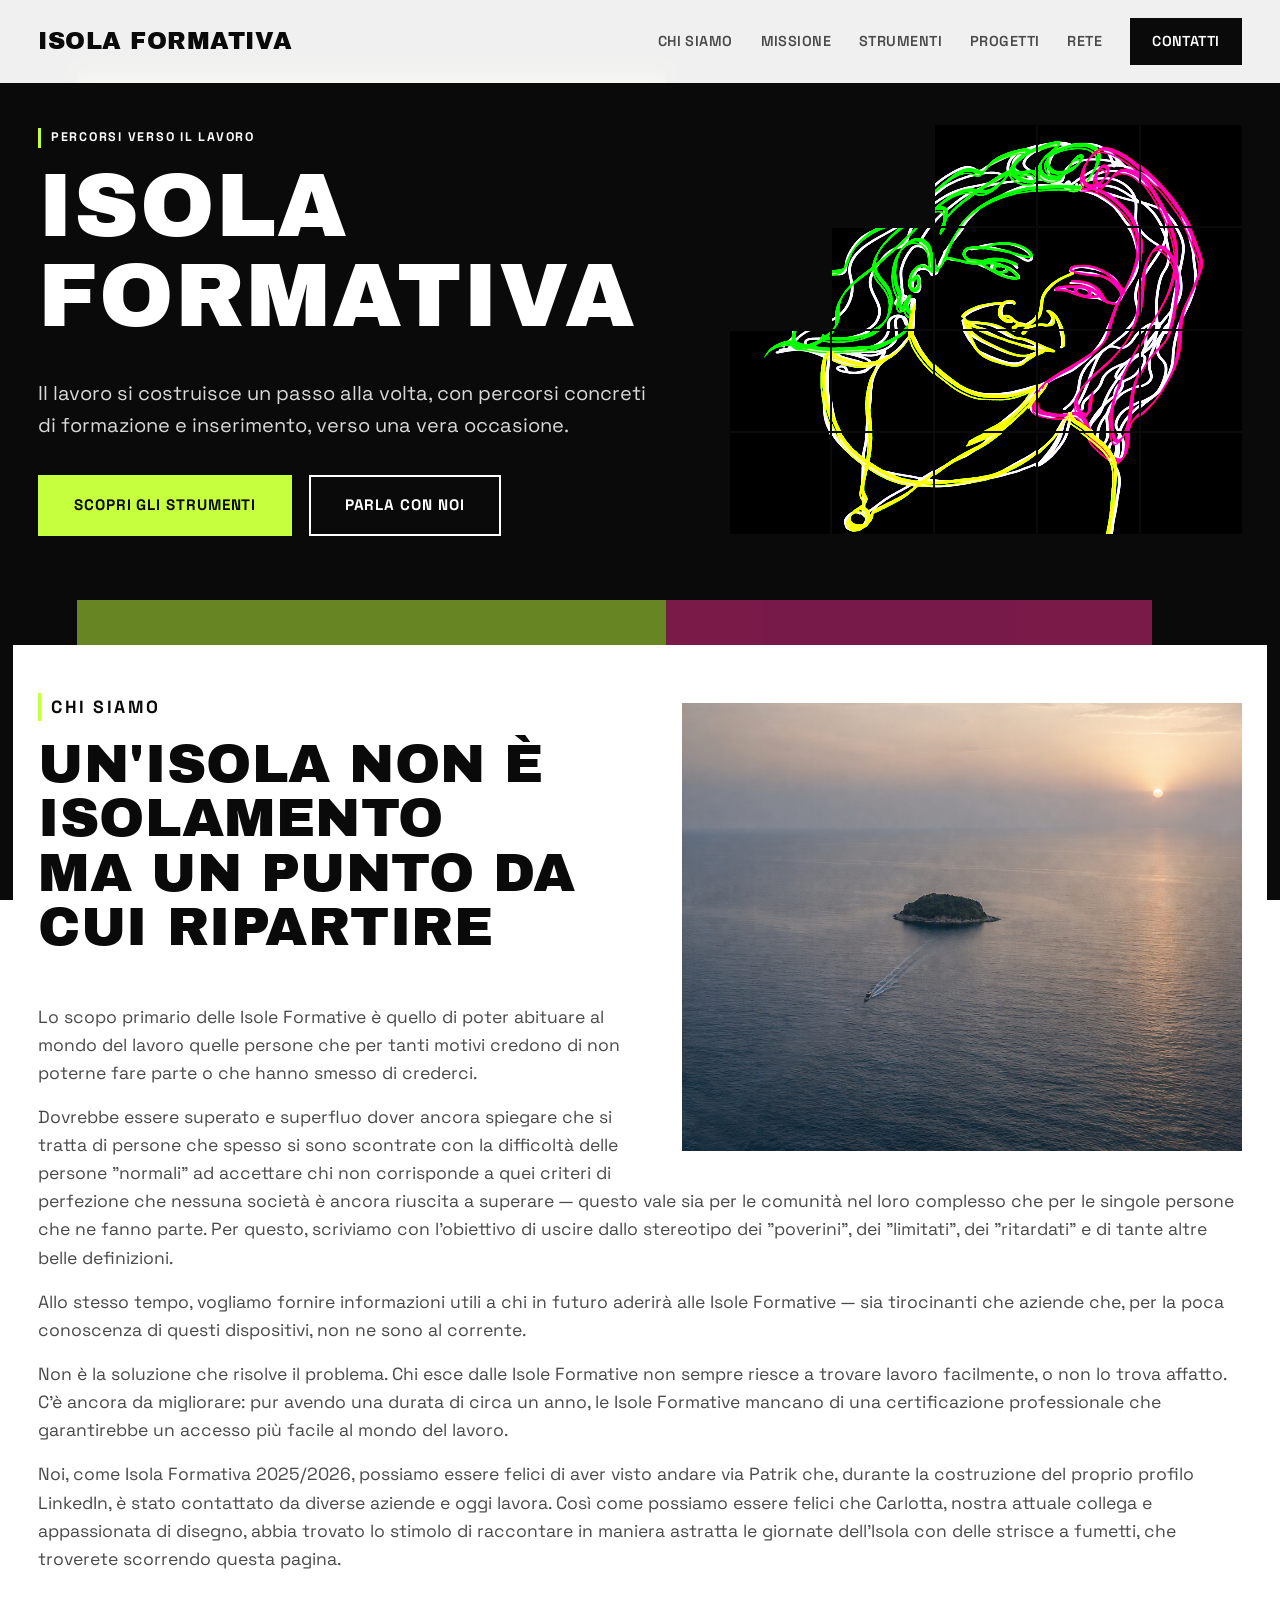
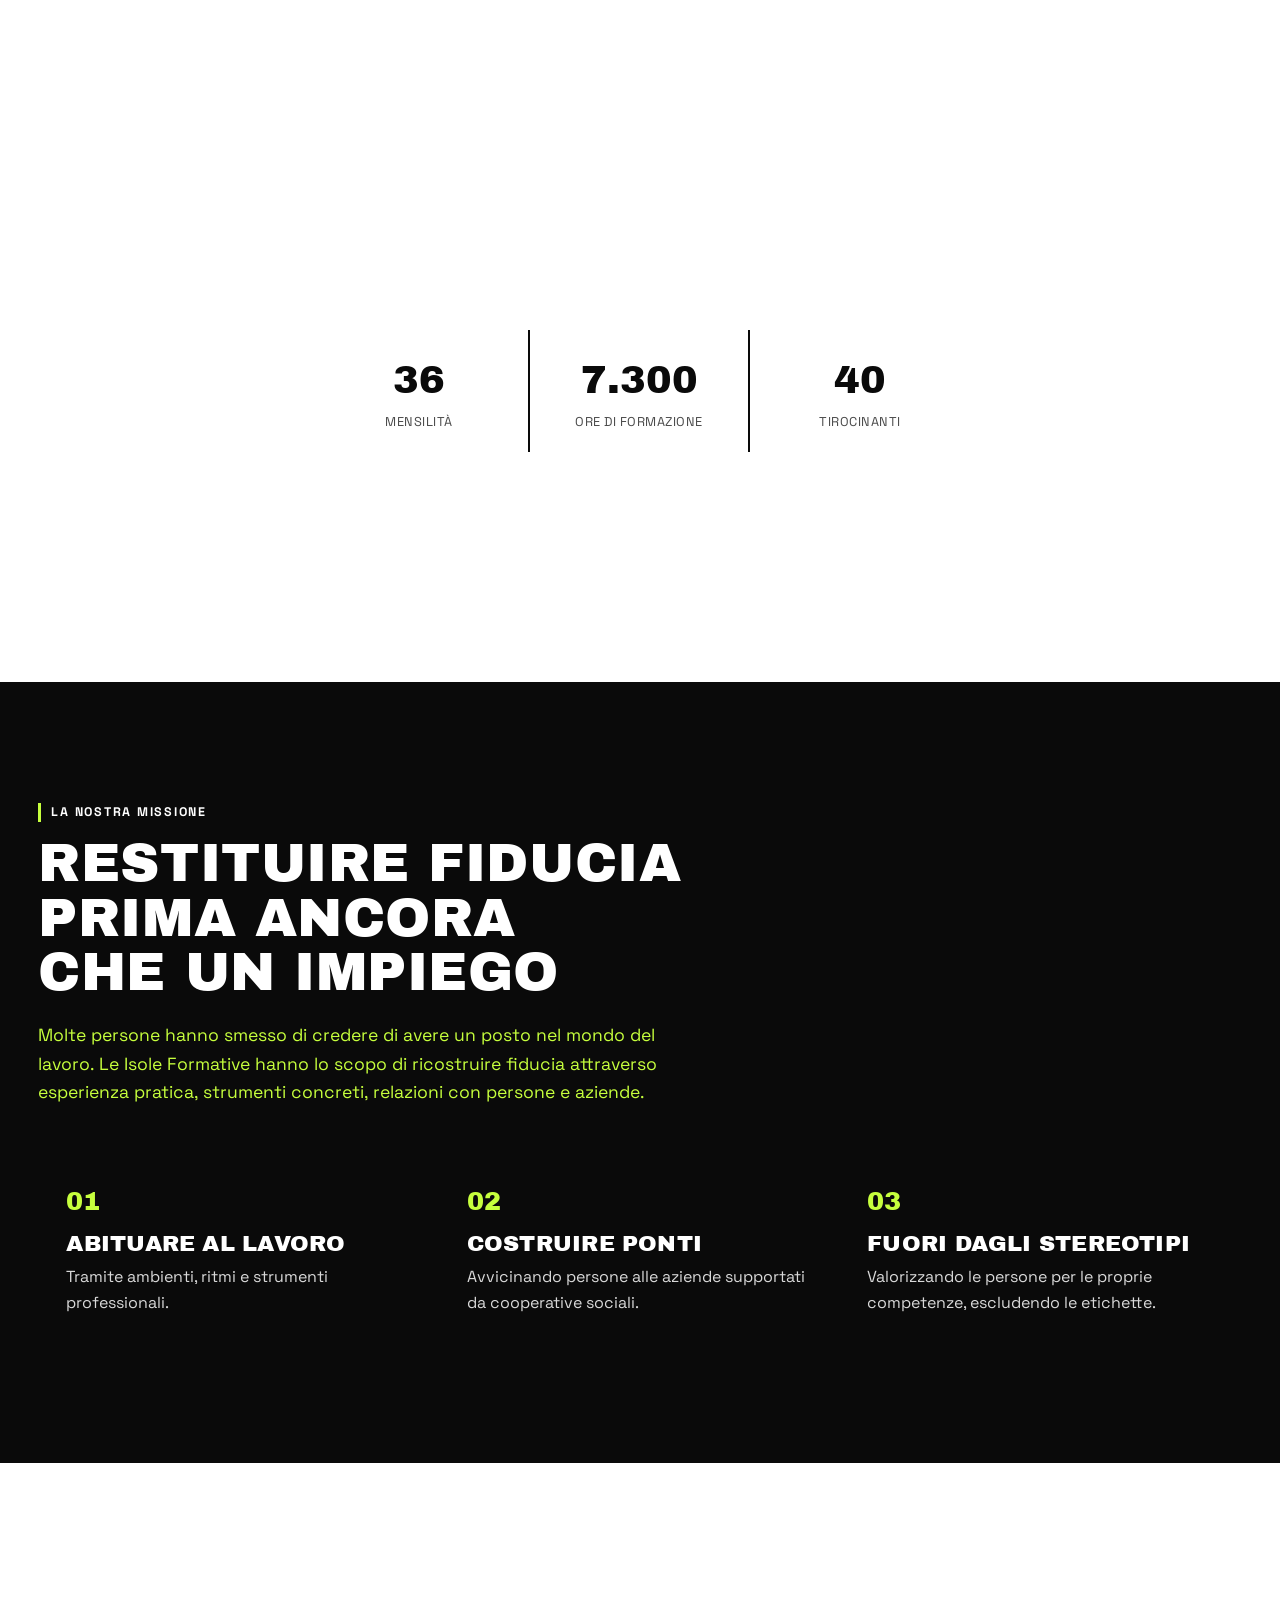
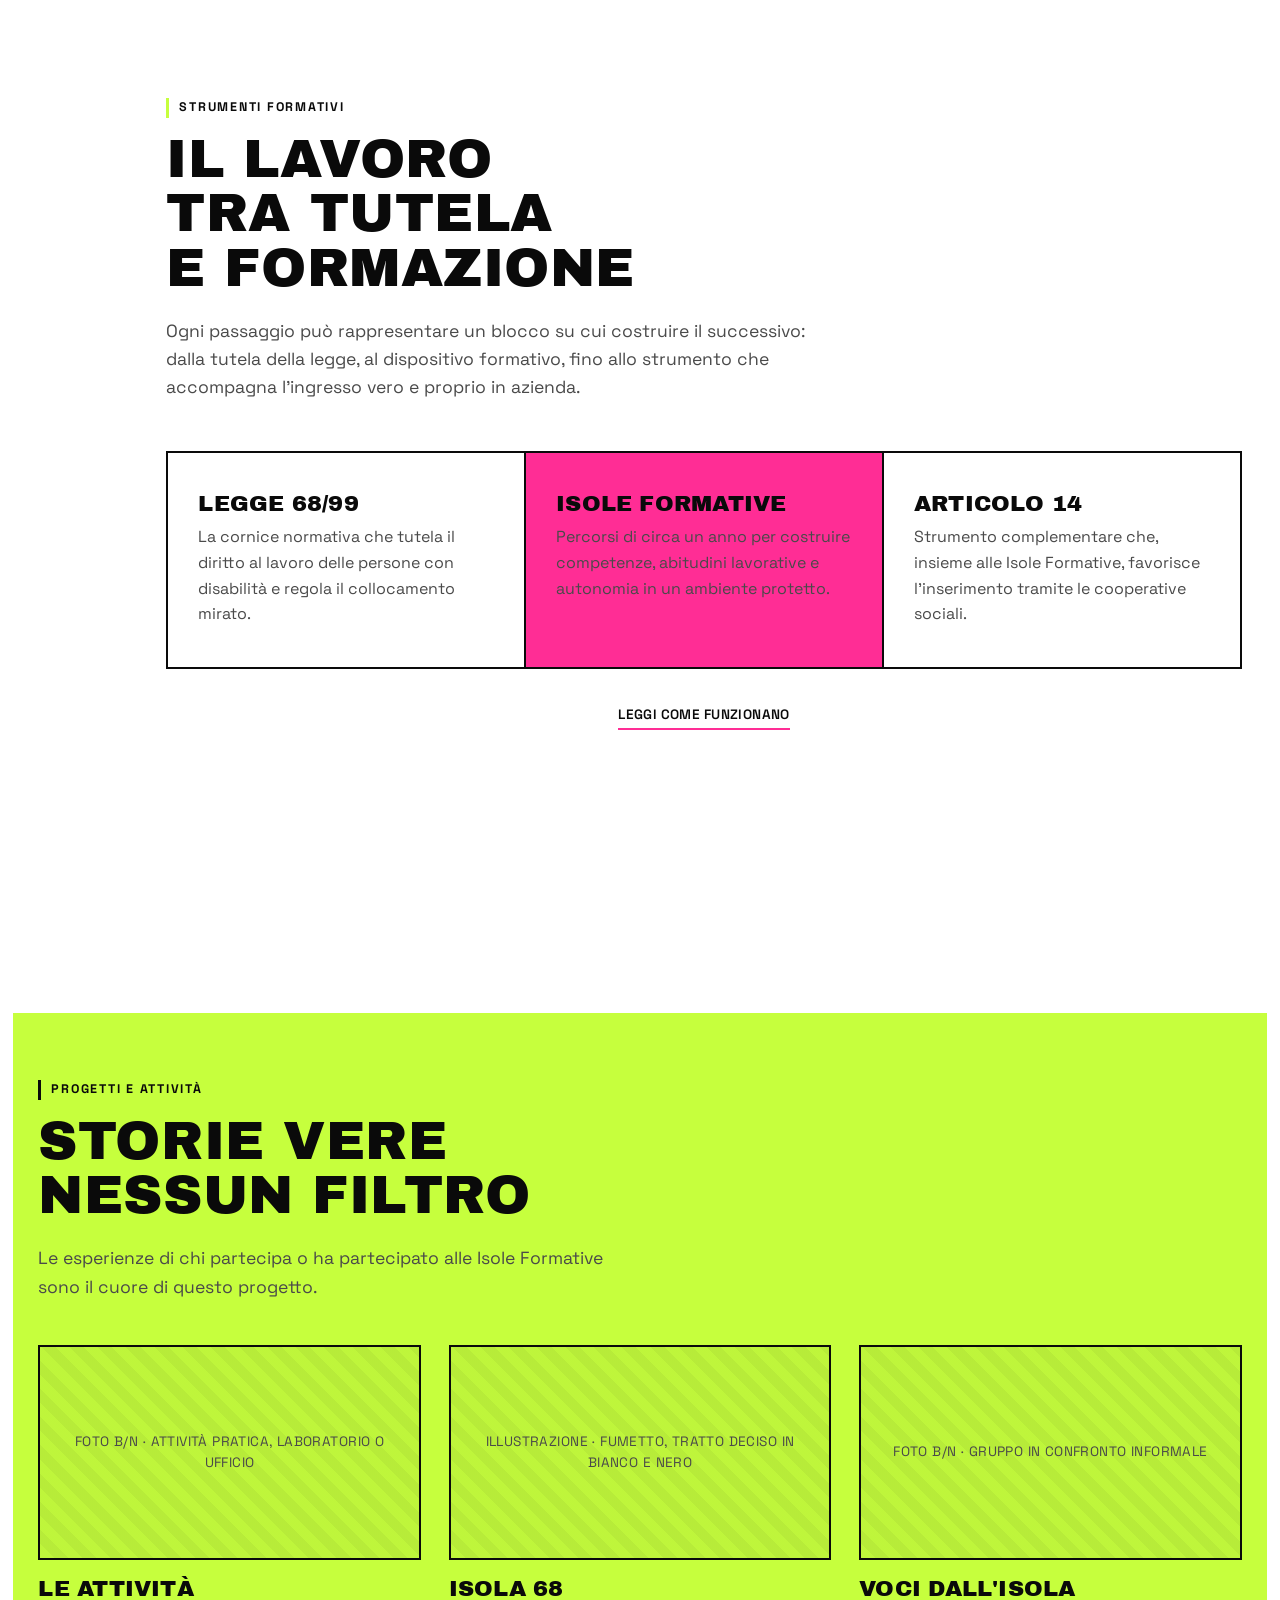
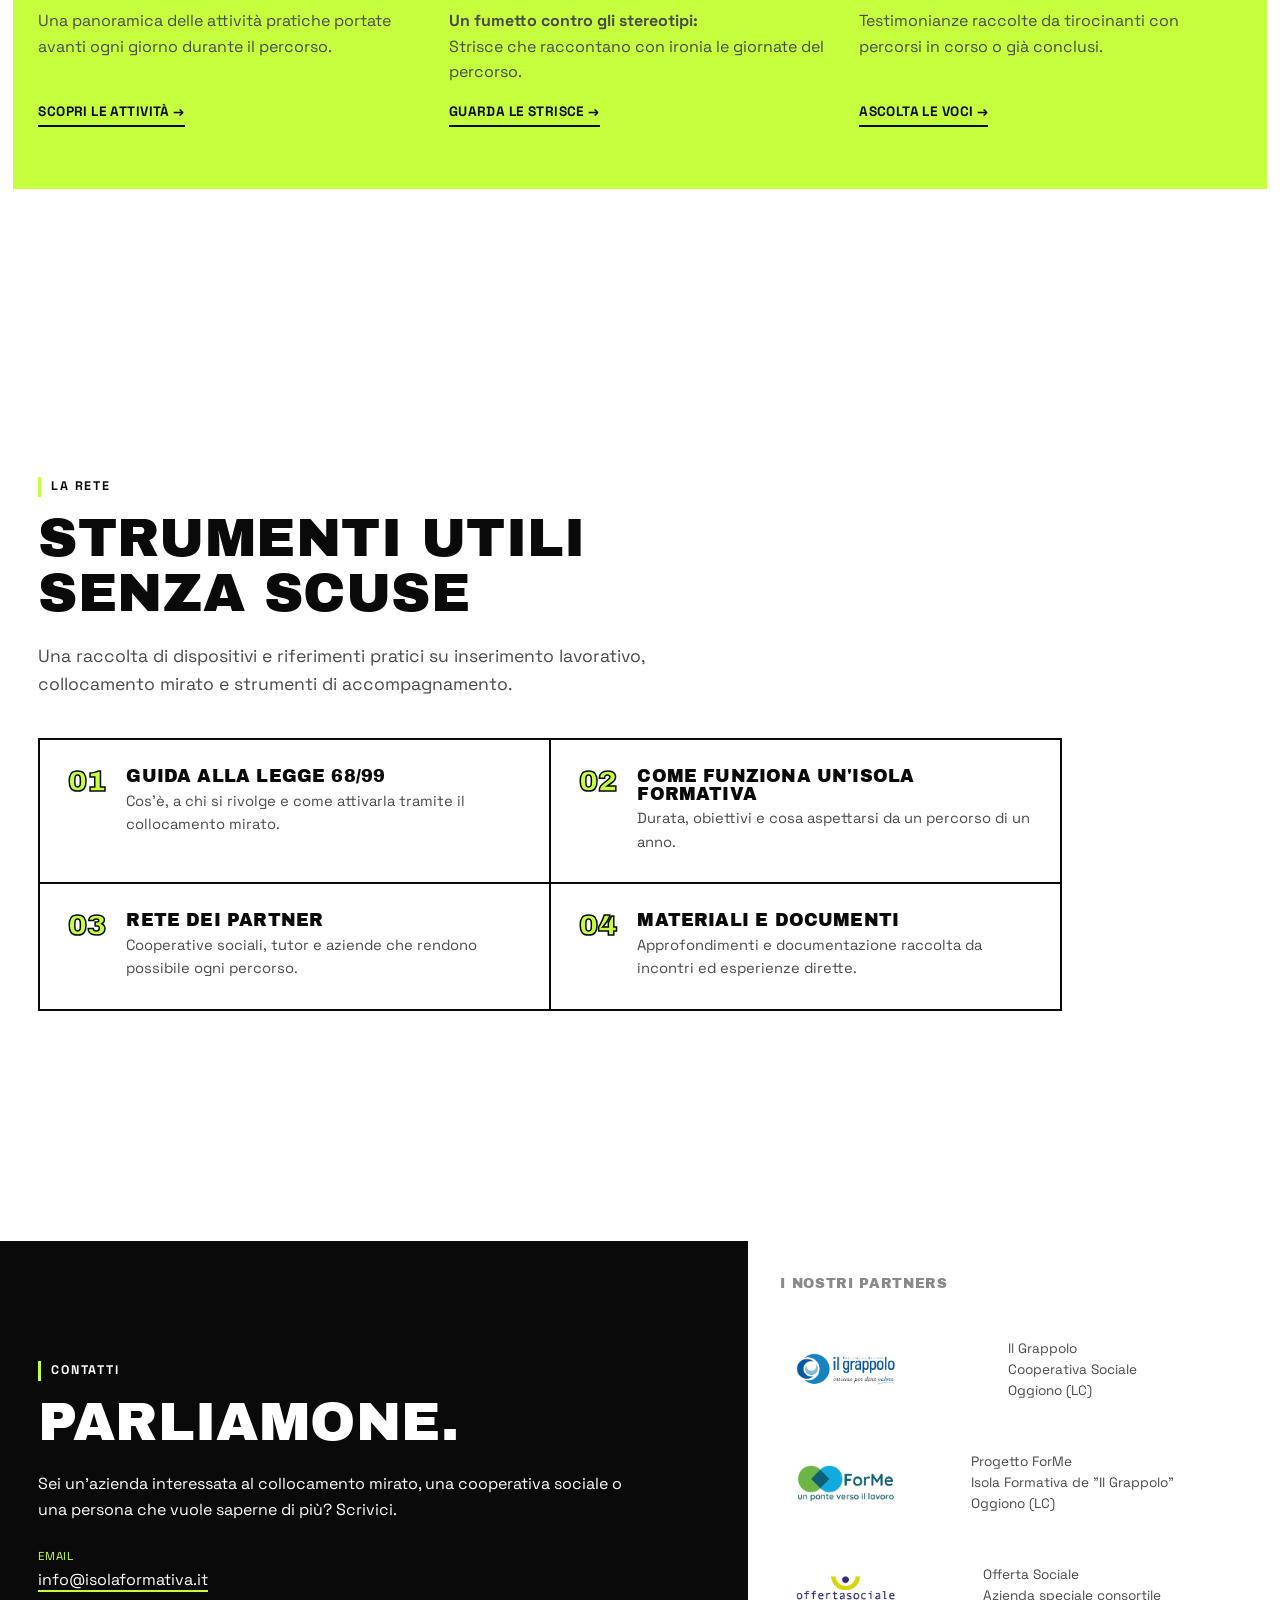
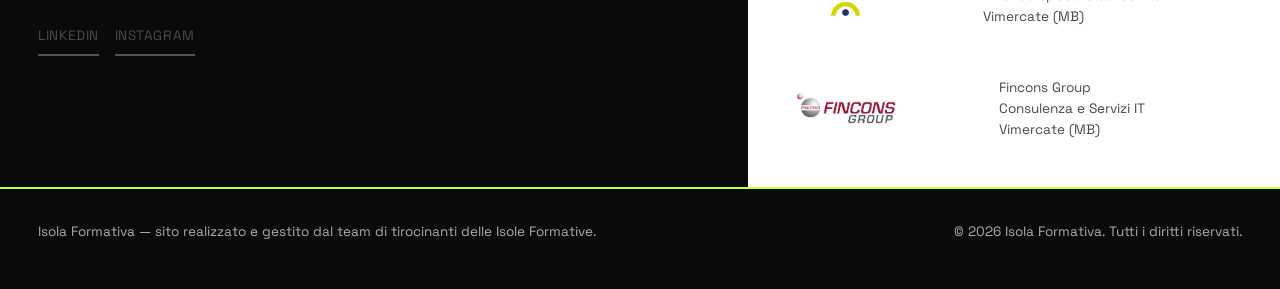
==== commit e7fb7204: "Prova" ====
--- a/index.html
+++ b/index.html
@@ -188,8 +188,8 @@
 <section class="section section-alt cutoff" id="progetti">
   <div class="container">
     <p class="eyebrow">Progetti e attività</p>
-    <h2>Storie vere Nessun filtro</h2>
-    <p class="lead">Le esperienze di chi partecipa o ha partecipato alle Isole Formative sono il cuore di questo progetto.</p>
+    <h2>Storie vere<br>Nessun filtro</h2>
+    <p class="lead">Le esperienze di chi partecipa o ha partecipato alle Isole Formative<br>sono il cuore di questo progetto.</p>
 
     <div class="cards-grid">
       <article class="story-card">
@@ -217,8 +217,8 @@
             di lavoro condiviso, tono ironico. Formato consigliato: 16:9.
           -->
         </div>
-        <h3>Un fumetto contro gli stereotipi</h3>
-        <p>Strisce disegnate da una collega dell'Isola Formativa di Vimercate, che raccontano con ironia le giornate del percorso.</p>
+        <h3>Isola 68</h3>
+        <p><strong>Un fumetto contro gli stereotipi:</strong><br>Strisce che raccontano con ironia le giornate del percorso.</p>
         <a href="#" class="link-arrow" data-placeholder="true">Guarda le strisce →</a>
       </article>
 
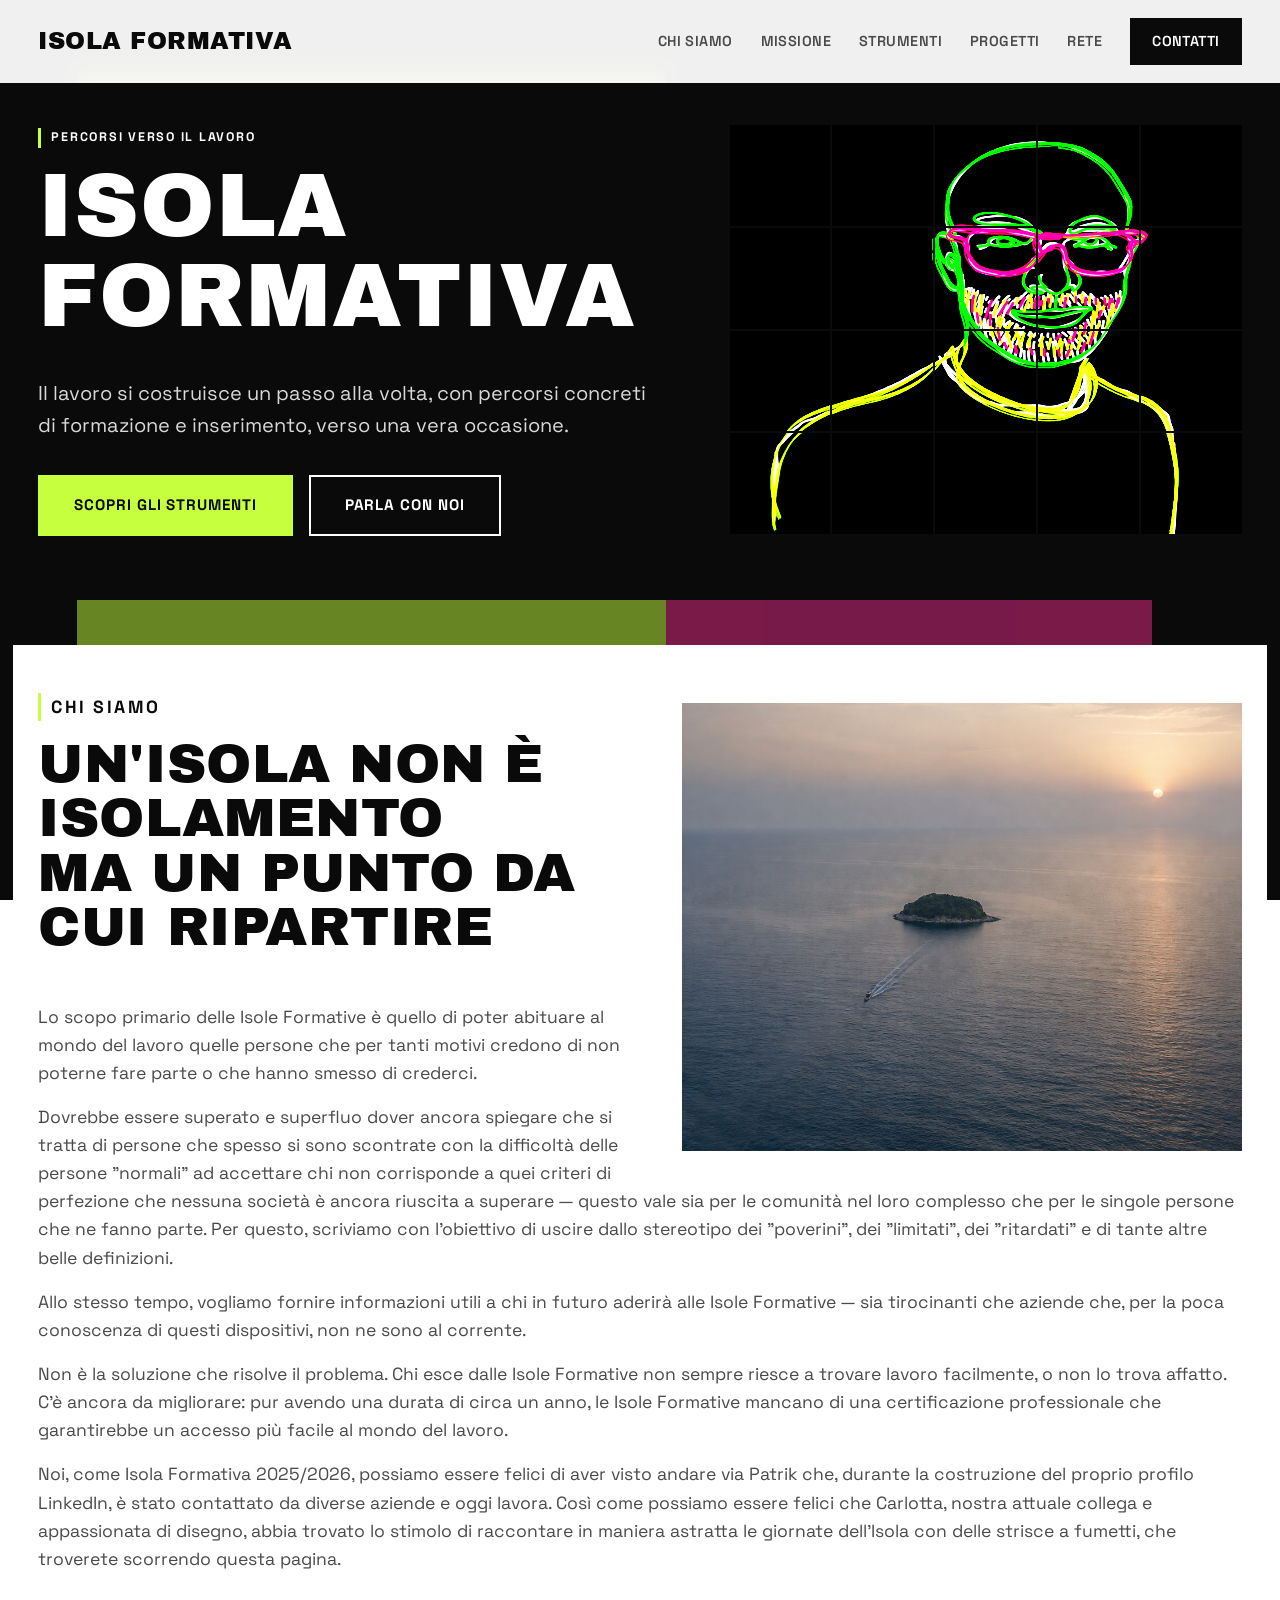
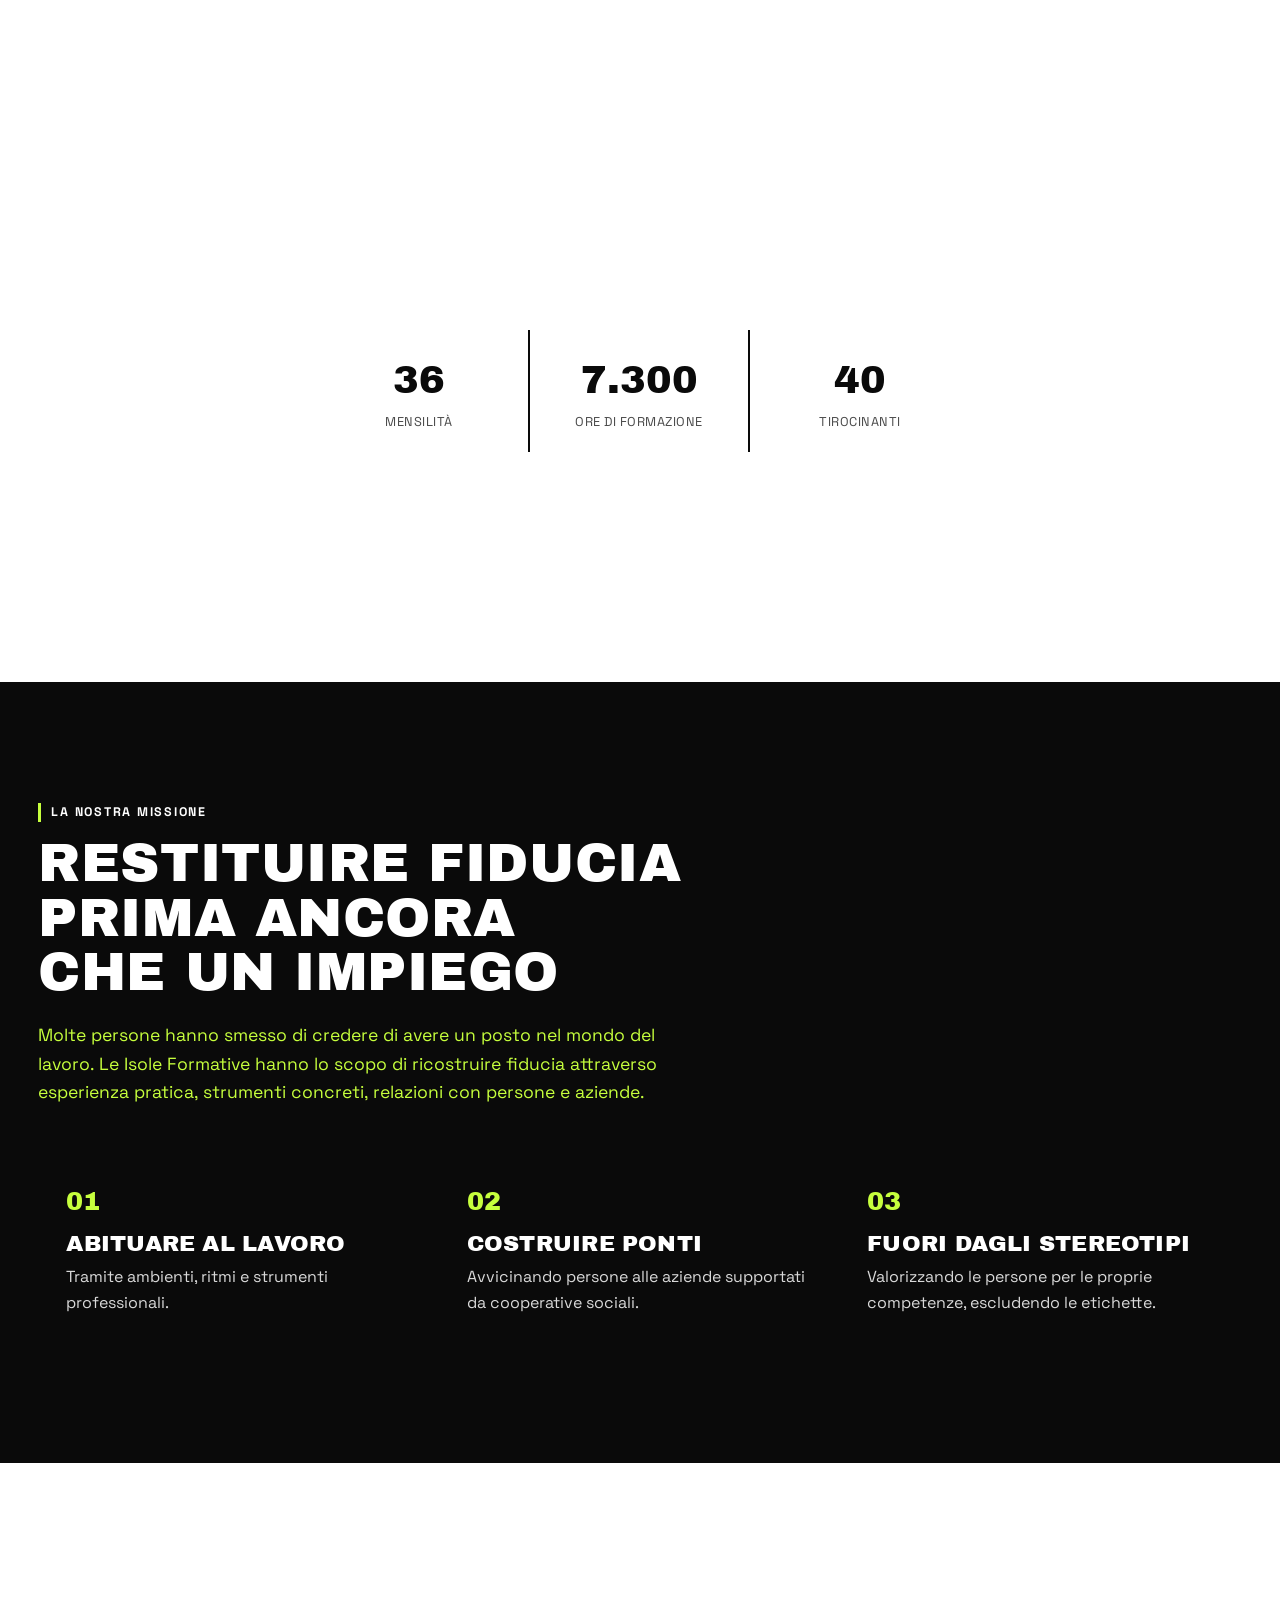
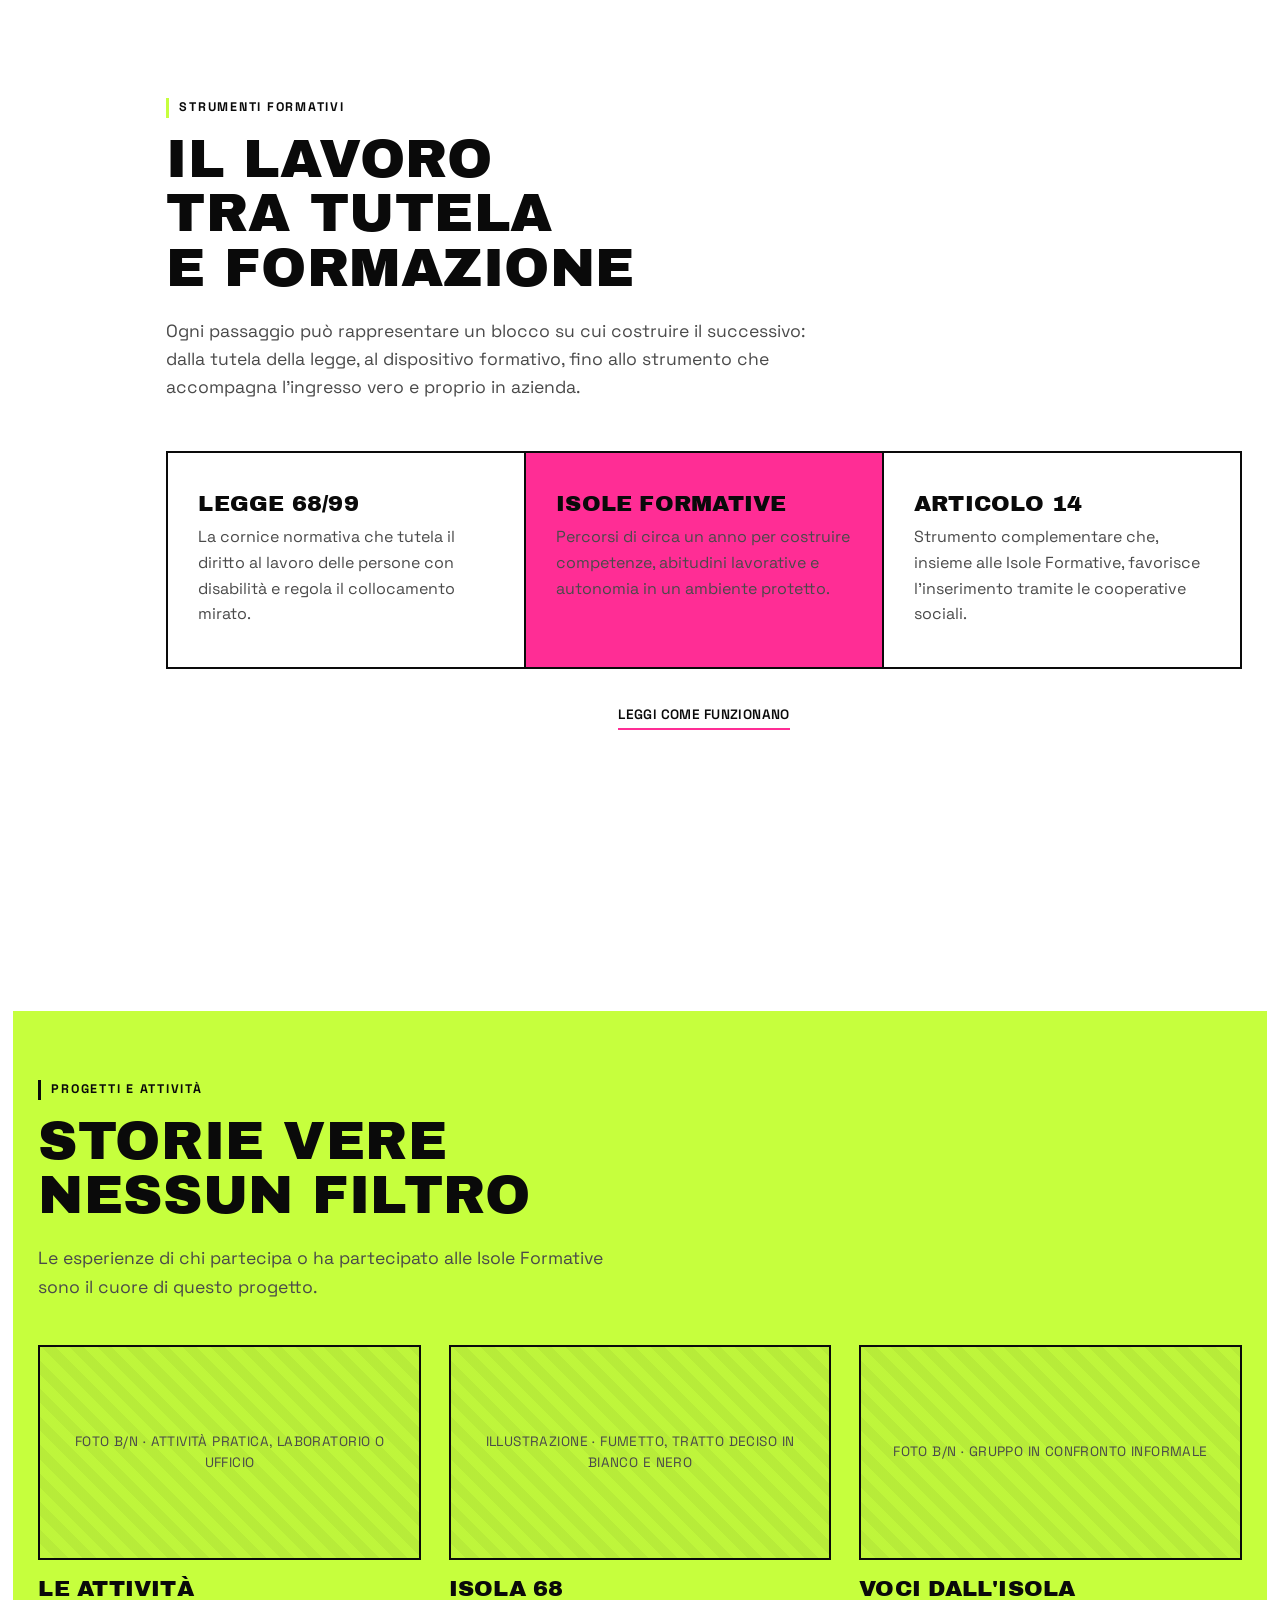
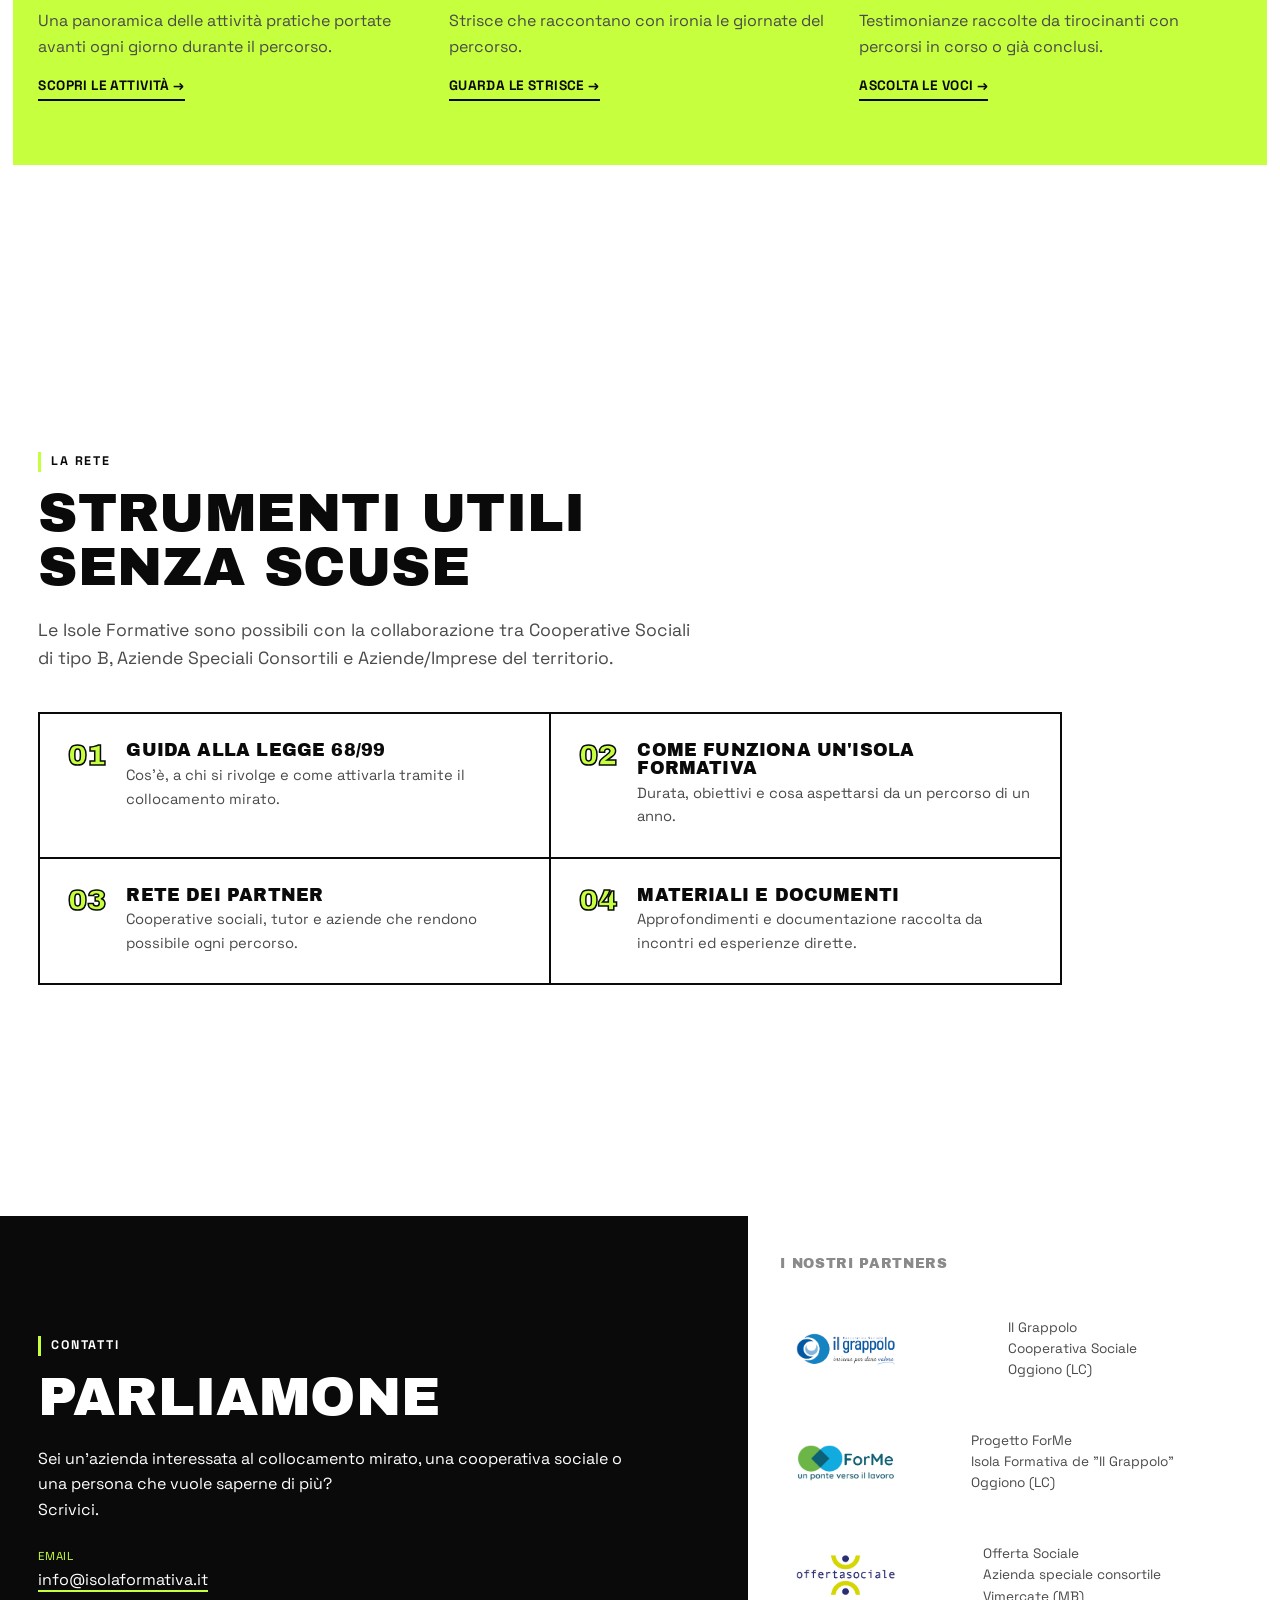
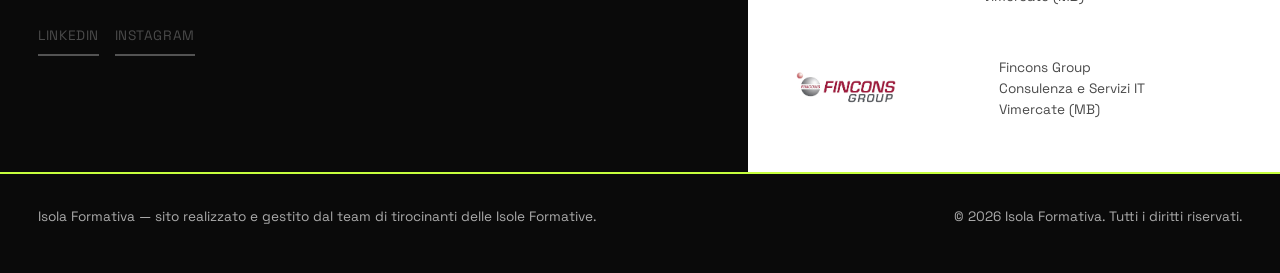
==== commit 693db92f: "Prova" ====
--- a/index.html
+++ b/index.html
@@ -218,7 +218,7 @@
           -->
         </div>
         <h3>Isola 68</h3>
-        <p><strong>Un fumetto contro gli stereotipi:</strong><br>Strisce che raccontano con ironia le giornate del percorso.</p>
+        <p>Strisce che raccontano con ironia le giornate del percorso.</p>
         <a href="#" class="link-arrow" data-placeholder="true">Guarda le strisce →</a>
       </article>
 
@@ -244,7 +244,7 @@
   <div class="container">
     <p class="eyebrow">La rete</p>
     <h2>Strumenti utili Senza scuse</h2>
-    <p class="lead">Una raccolta di dispositivi e riferimenti pratici su inserimento lavorativo, collocamento mirato e strumenti di accompagnamento.</p>
+    <p class="lead">Le Isole Formative sono possibili con la collaborazione tra Cooperative Sociali di tipo B, Aziende Speciali Consortili e Aziende/Imprese del territorio.  </p>
 
     <div class="resource-grid">
       <a href="#" class="resource-item">
@@ -284,8 +284,8 @@
   <div class="container split">
     <div class="split-text">
       <p class="eyebrow eyebrow-light">Contatti</p>
-      <h2 class="light">Parliamone.</h2>
-      <p class="light">Sei un'azienda interessata al collocamento mirato, una cooperativa sociale o una persona che vuole saperne di più? Scrivici.</p>
+      <h2 class="light">Parliamone</h2>
+      <p class="light">Sei un'azienda interessata al collocamento mirato, una cooperativa sociale o una persona che vuole saperne di più?<br>Scrivici.</p>
 
       <ul class="contact-list">
         <li><span class="contact-label">Email</span> <a href="mailto:info@isolaformativa.it">info@isolaformativa.it</a></li>
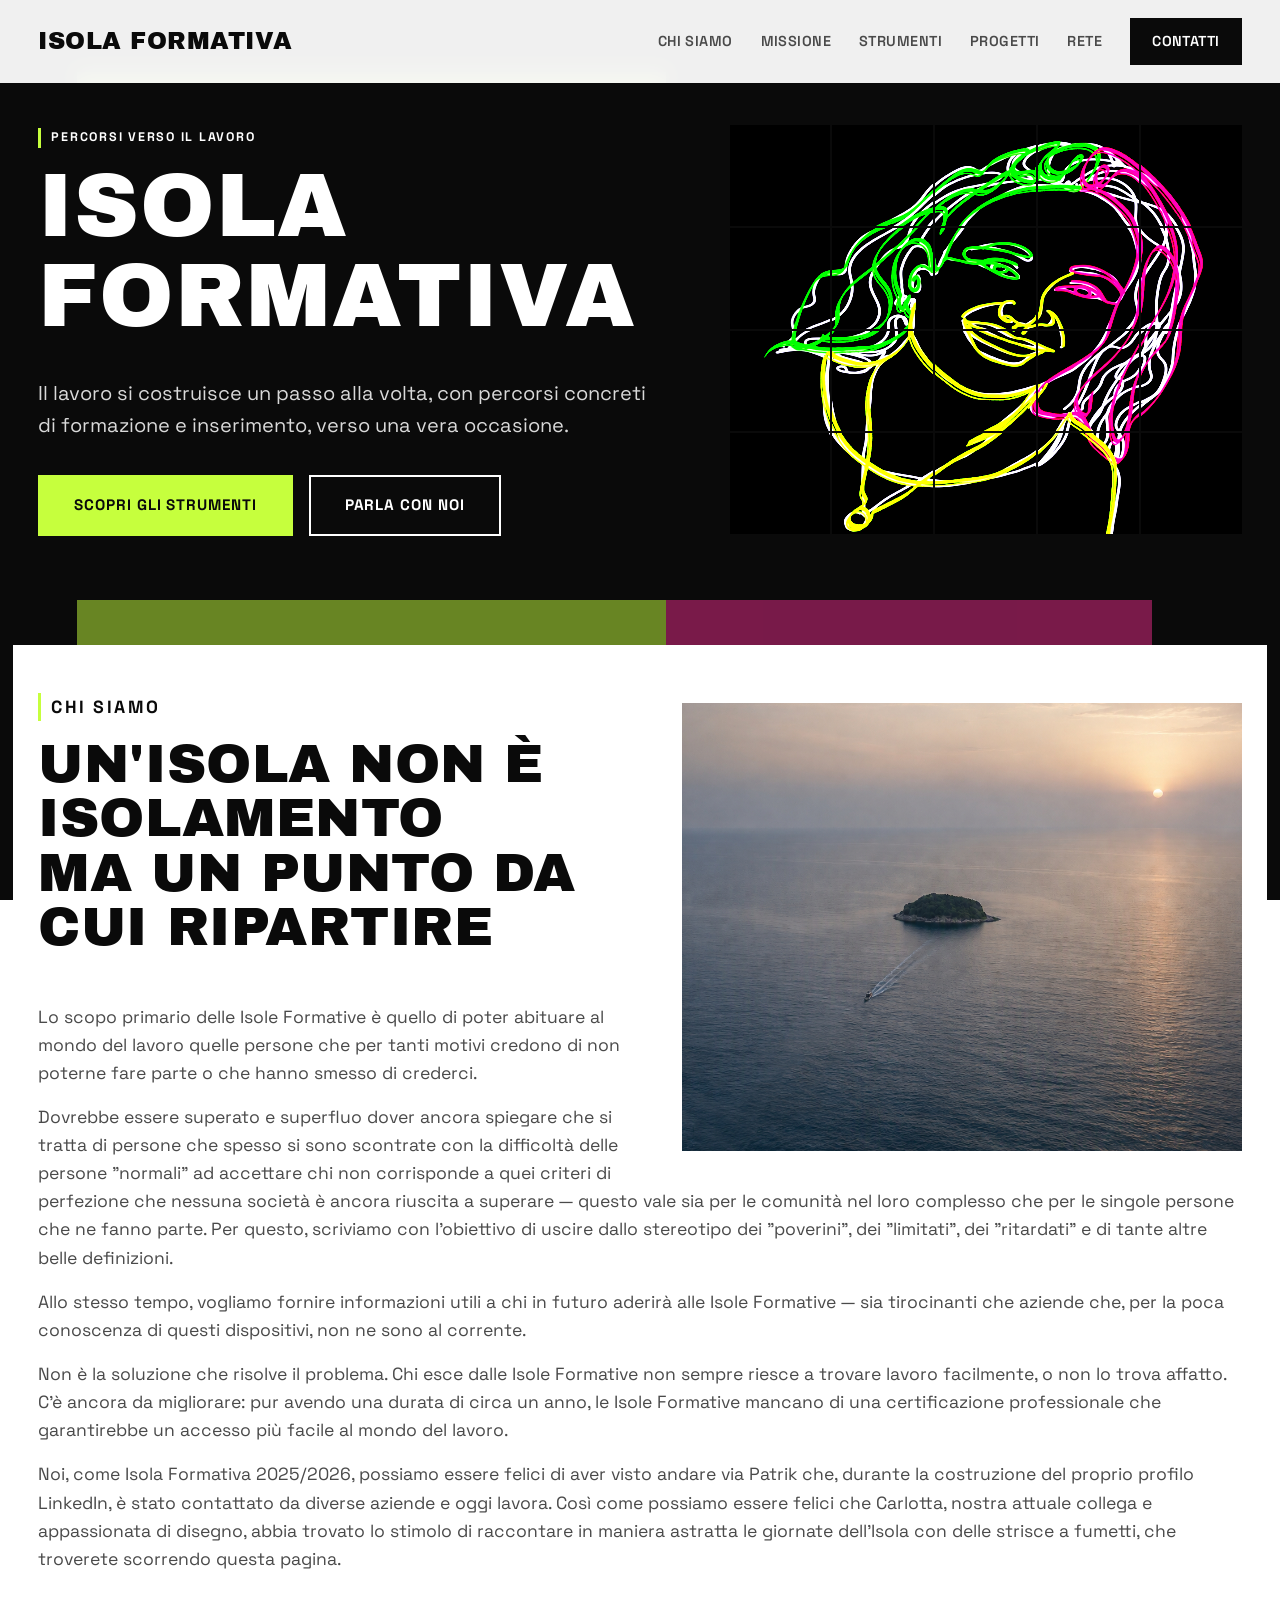
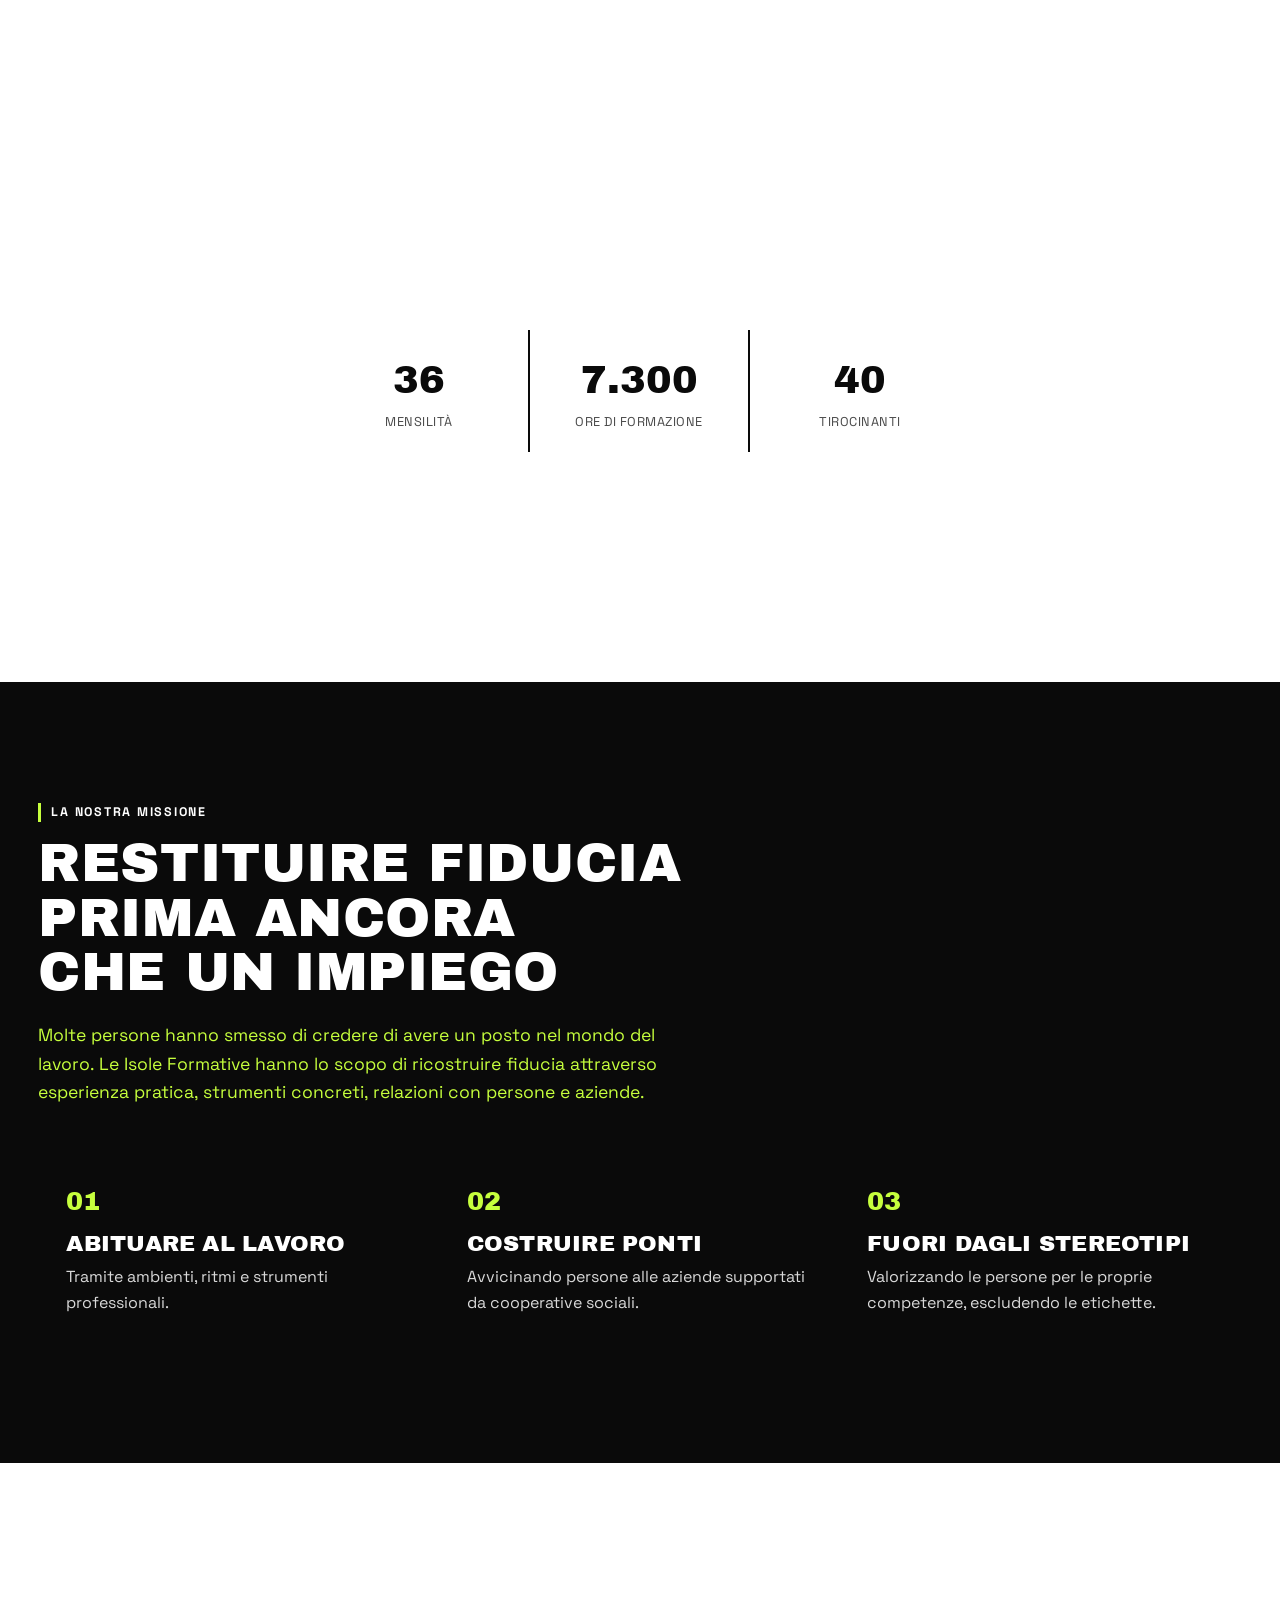
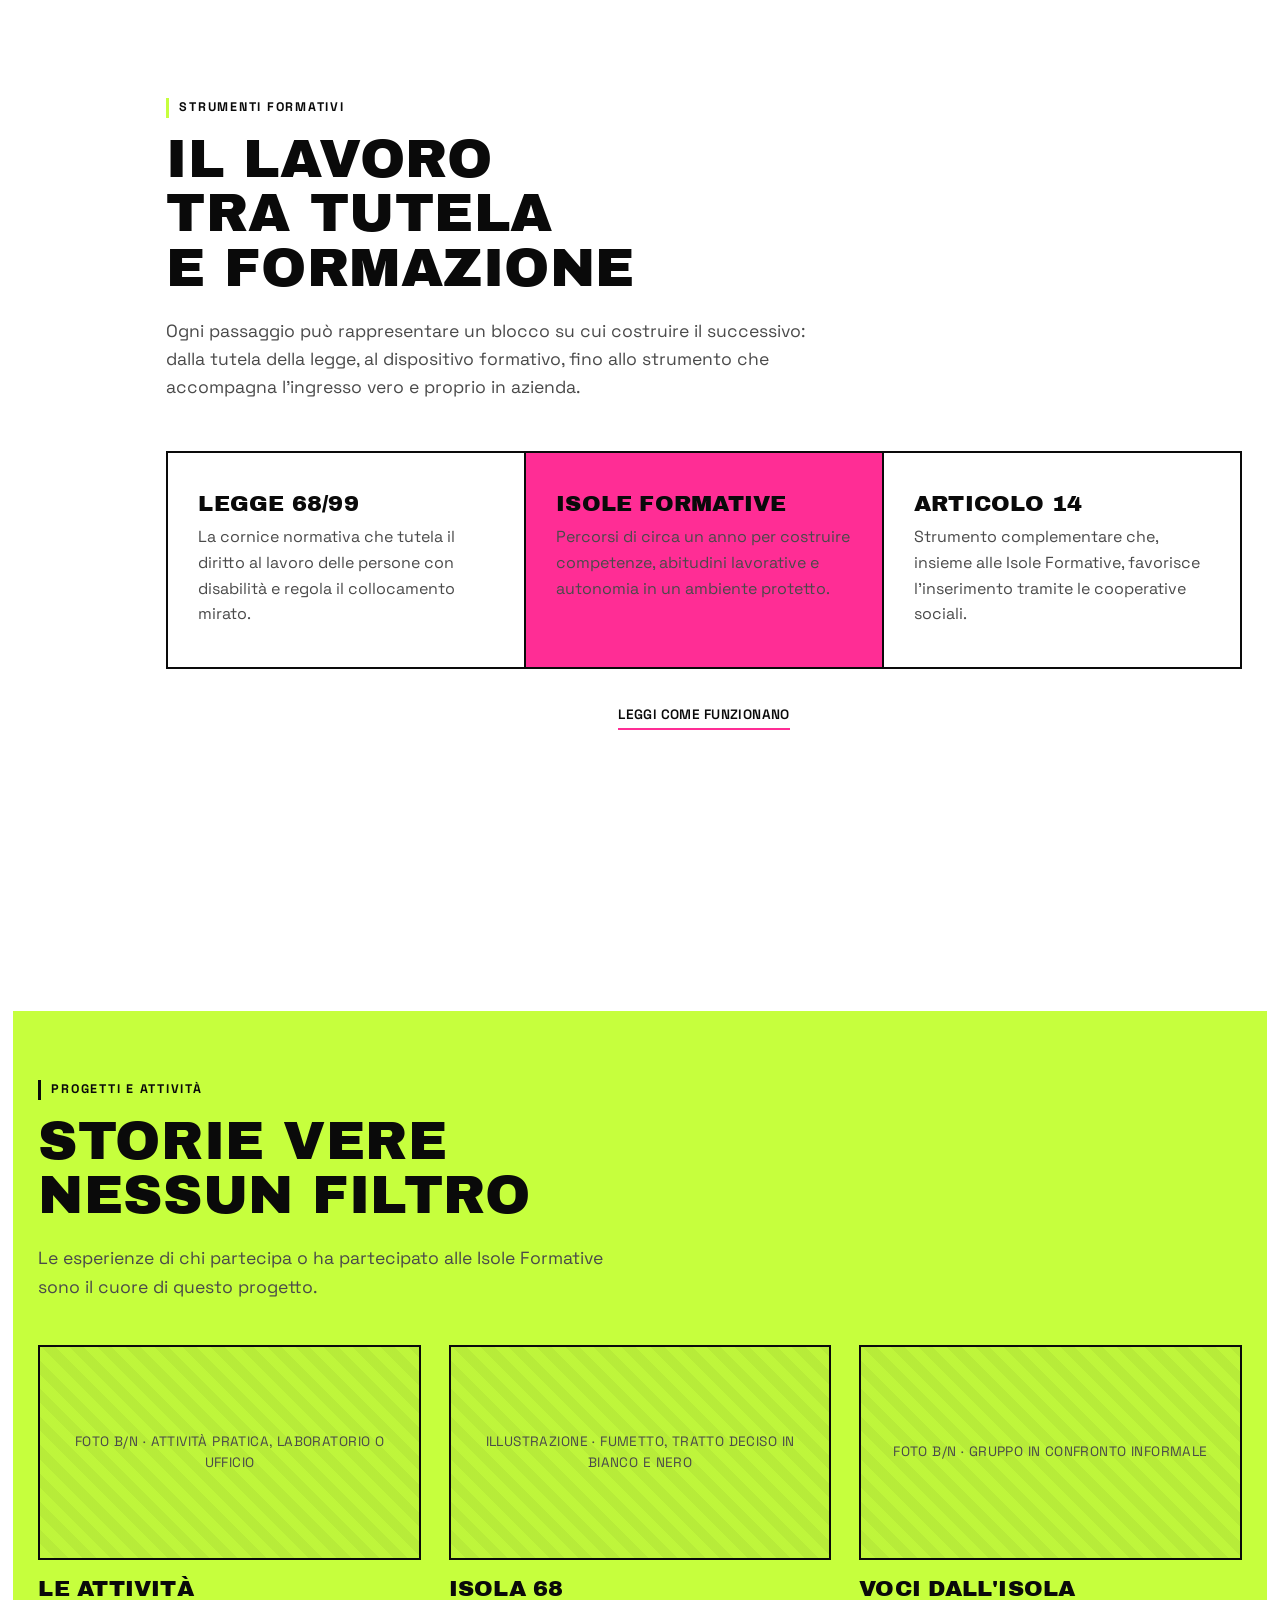
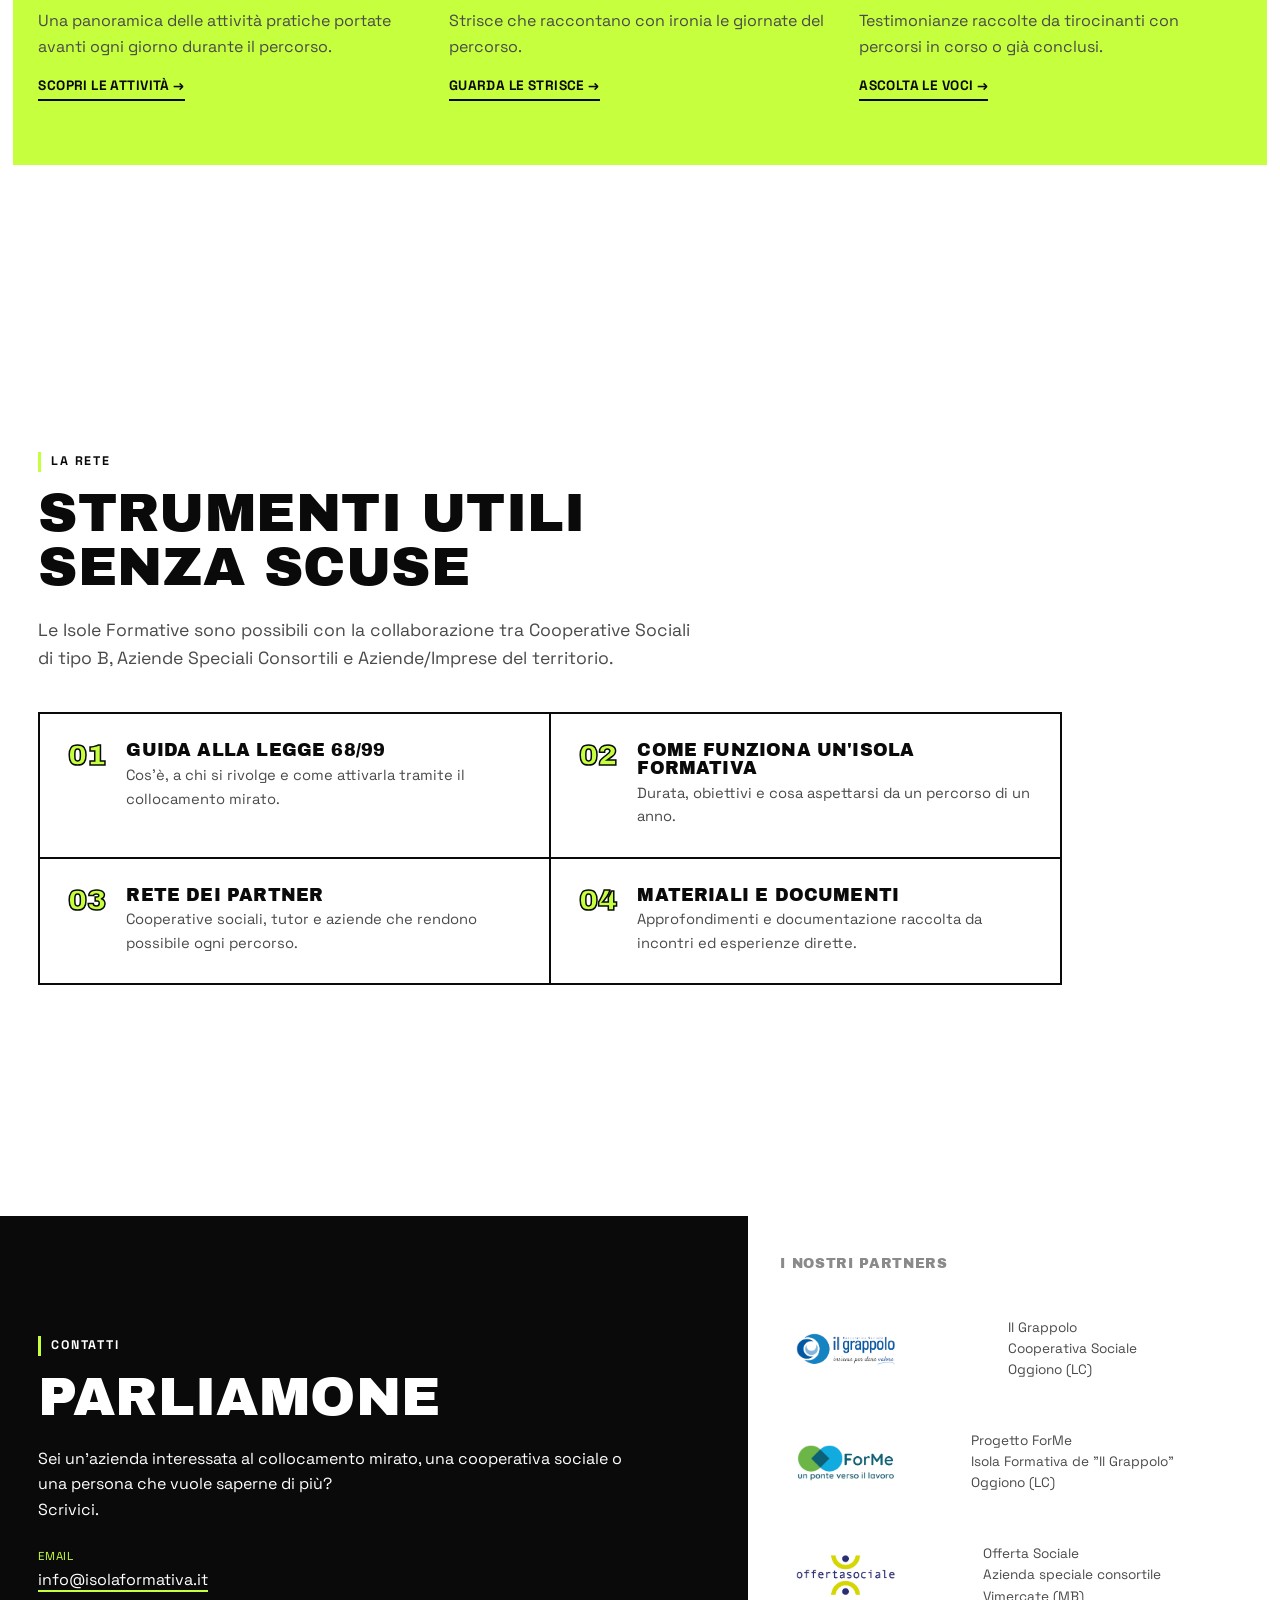
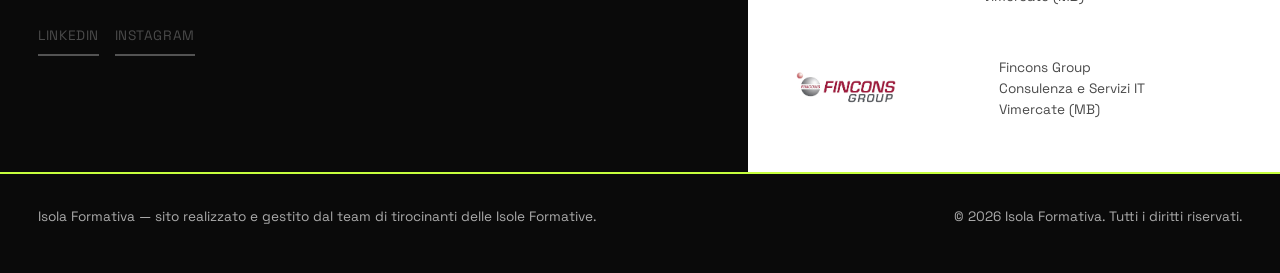
==== commit 7fa22056: "Prova" ====
--- a/index.html
+++ b/index.html
@@ -10,7 +10,7 @@
 <link rel="preconnect" href="https://fonts.gstatic.com" crossorigin>
 <link href="https://fonts.googleapis.com/css2?family=Archivo+Black&family=Space+Grotesk:wght@400;500;600&display=swap" rel="stylesheet">
 
-<link rel="stylesheet" href="style.css?v=57">
+<link rel="stylesheet" href="style.css?v=58">
 </head>
 <body>
 
--- a/style.css
+++ b/style.css
@@ -536,7 +536,7 @@
 @media (max-width: 900px){
   .partner-logos{
     min-height: auto !important;
-    margin-top: 0 !important;
+    margin-top: calc(-1 * var(--section-pad)) !important;
     margin-bottom: 0 !important;
     height: auto !important;
     margin-left: calc(-1 * var(--side-pad));
